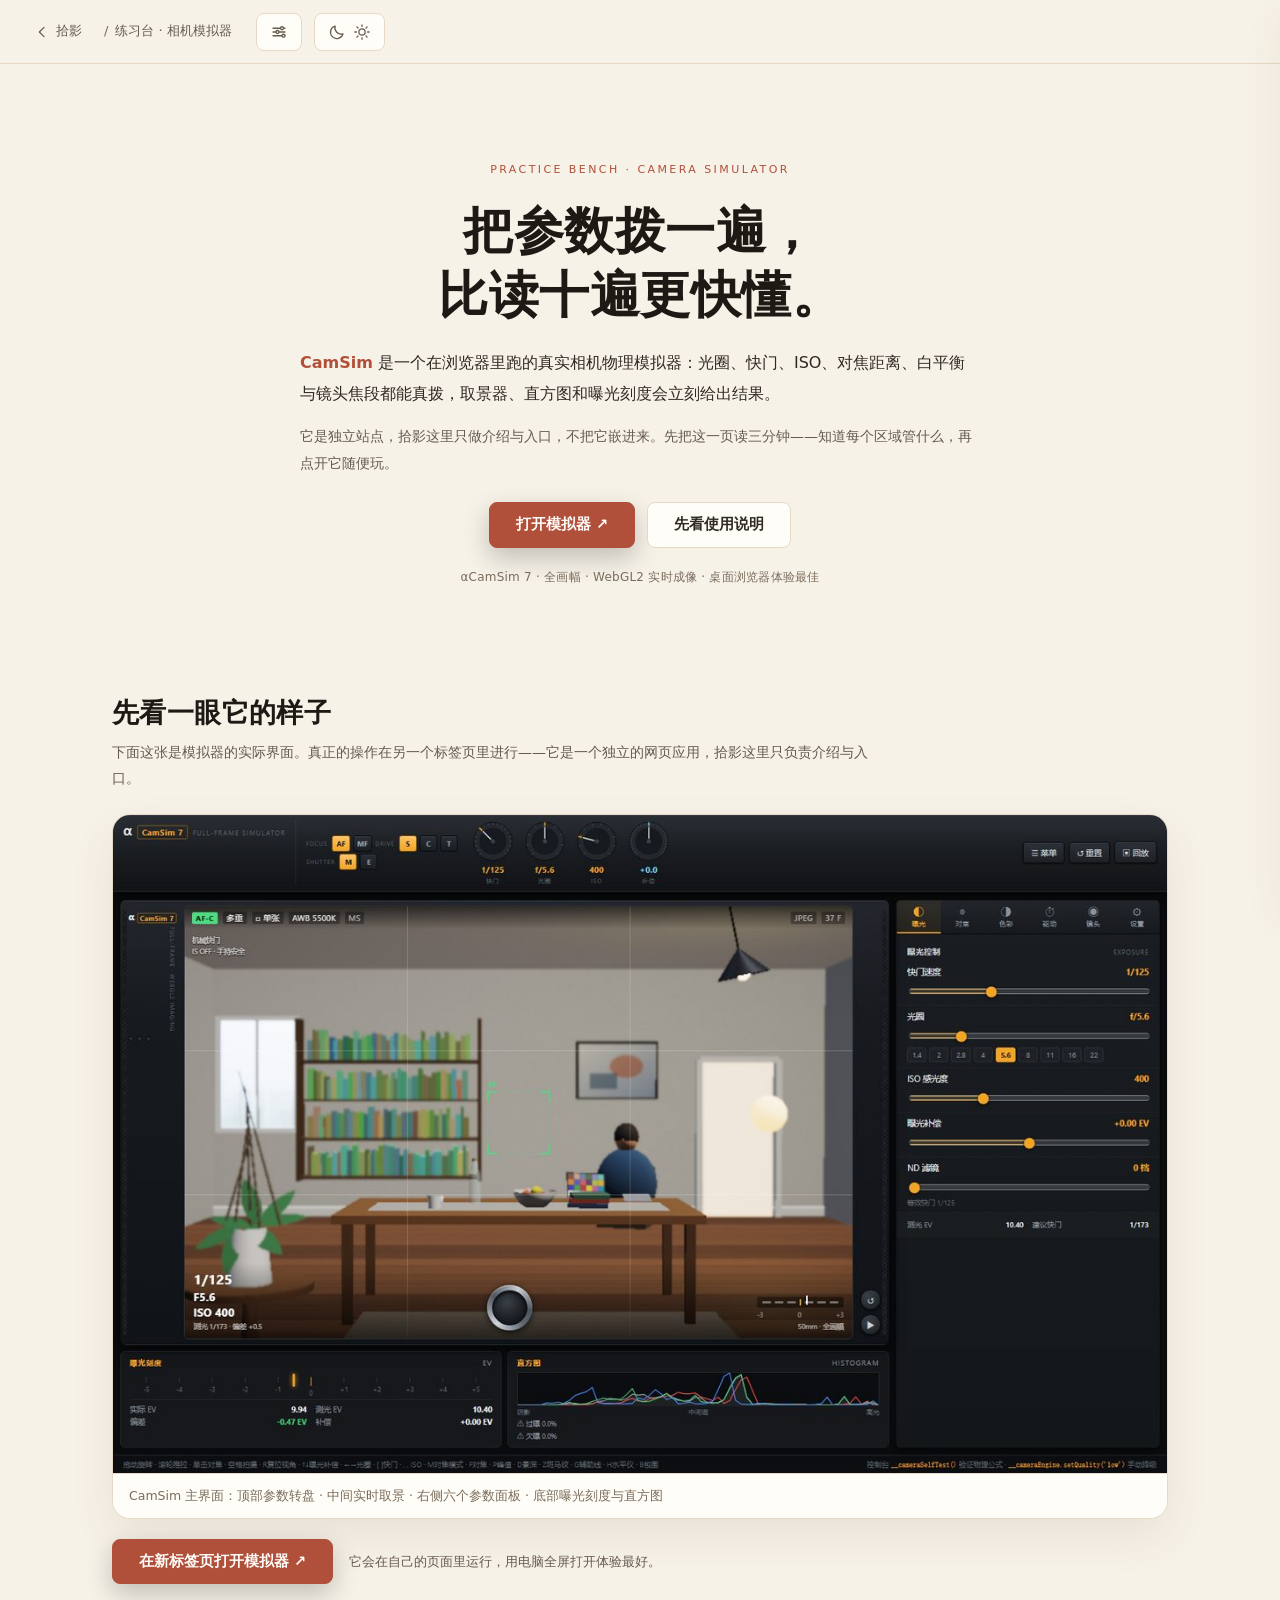
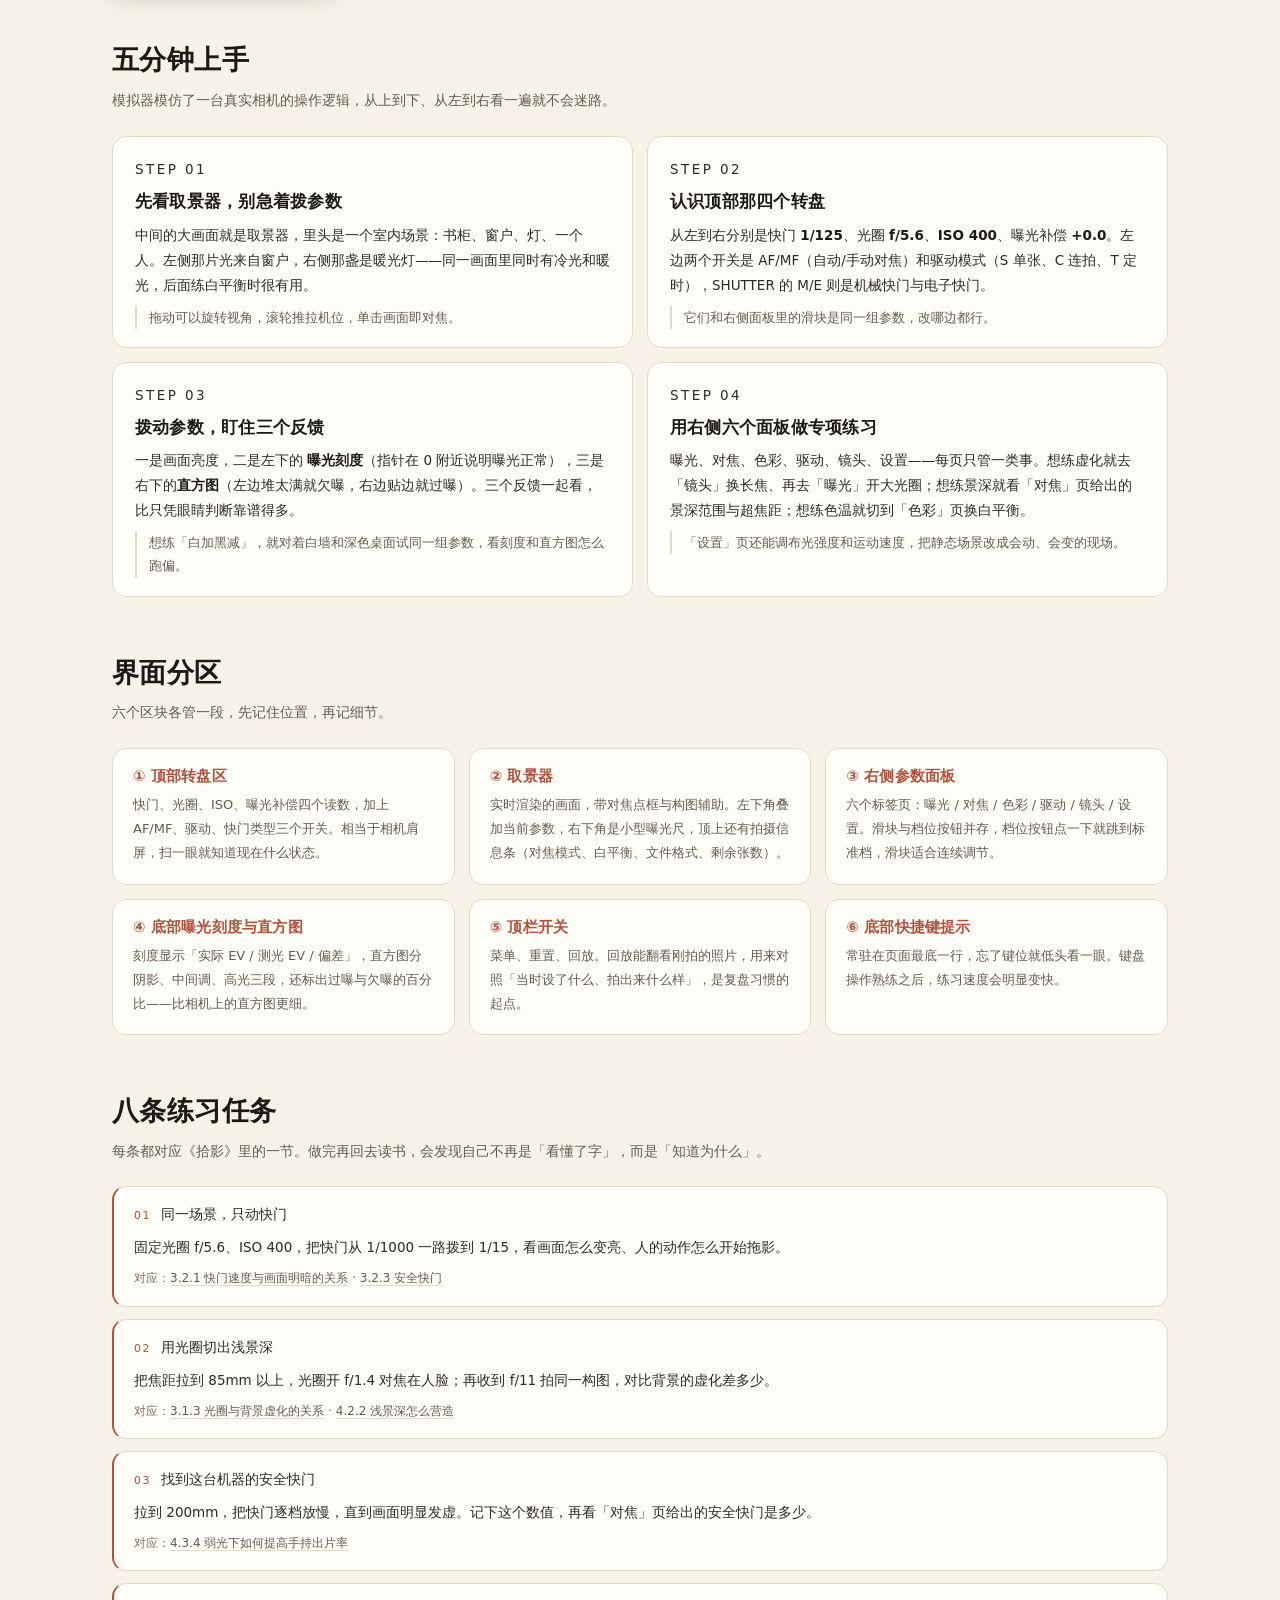
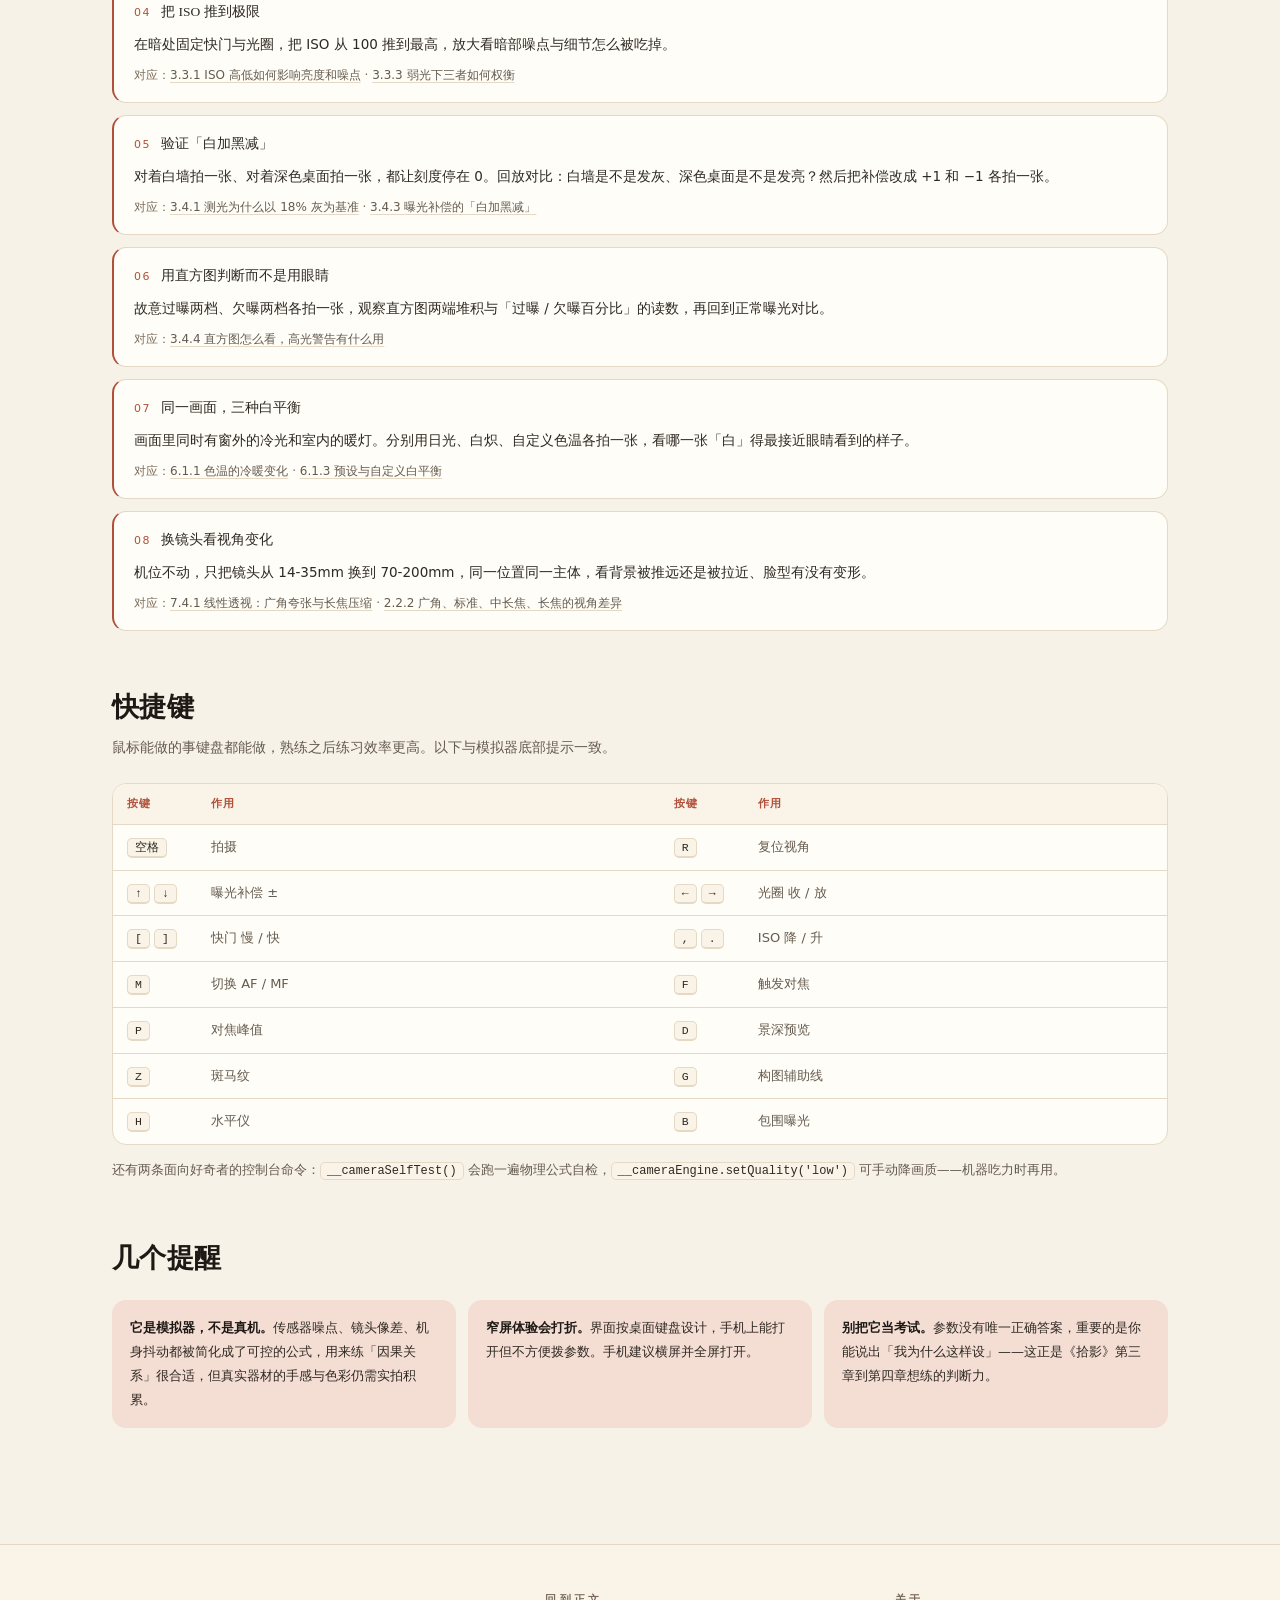
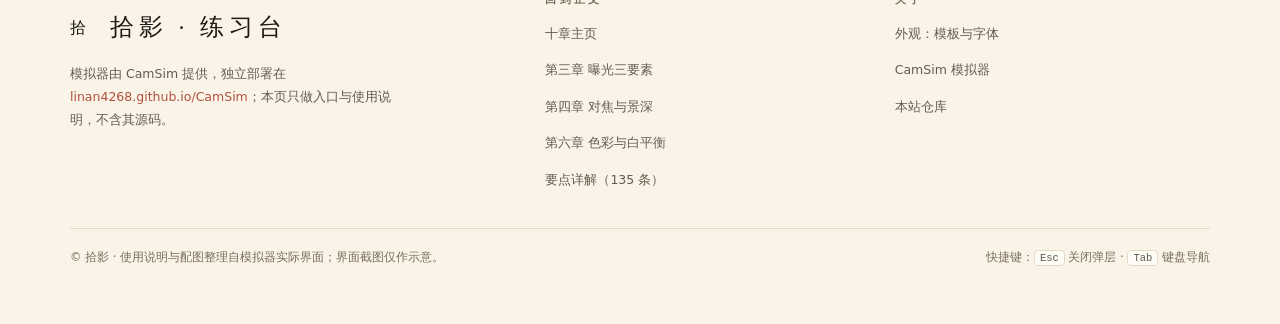
==== camsim.html @ ca78048c "feat(camsim): 练习台介绍页（不嵌入，仅入口与使用说明）" ====
<!DOCTYPE html>
<html lang="zh-CN">
<head>
<meta charset="UTF-8">
<meta name="viewport" content="width=device-width, initial-scale=1">
<title>相机模拟器 CamSim · 拾影练习台</title>
<meta name="description" content="拾影练习台：在浏览器里用 CamSim 相机模拟器练曝光、对焦、景深与白平衡。含五分钟上手、界面分区说明、快捷键表与八条练习任务。">
<meta name="theme-color" content="#f7f2e8">
<meta name="color-scheme" content="light dark">
<link rel="icon" href="data:image/svg+xml,%3Csvg xmlns='http://www.w3.org/2000/svg' viewBox='0 0 32 32'%3E%3Crect width='32' height='32' rx='7' fill='%23b0503a'/%3E%3Ctext x='16' y='23' font-size='19' font-family='serif' fill='%23fffdf9' text-anchor='middle'%3E拾%3C/text%3E%3C/svg%3E">
<link rel="canonical" href="https://linan4268.github.io/ShiYing/camsim.html">
<meta property="og:type" content="website">
<meta property="og:site_name" content="拾影">
<meta property="og:locale" content="zh_CN">
<meta property="og:title" content="相机模拟器 CamSim · 拾影练习台">
<meta property="og:description" content="在浏览器里拨光圈、快门、ISO，立刻看到曝光、景深、噪点与色温的变化。">
<meta property="og:url" content="https://linan4268.github.io/ShiYing/camsim.html">
<meta property="og:image" content="https://images.unsplash.com/photo-1516035069371-29a1b244cc32?auto=format&amp;fit=crop&amp;w=1200&amp;q=80">
<meta name="twitter:card" content="summary_large_image">
<script>
/* 首帧前套用已保存的外观，避免深色偏好用户看到白屏闪一下 */
(function () {
  try {
    var r = document.documentElement, t = localStorage.getItem('shiying:theme');
    if (t) { t = JSON.parse(t); if (['paper','cinema','grid','ink','mono'].indexOf(t) >= 0) r.setAttribute('data-theme', t); }
    var d = localStorage.getItem('shiying:dark');
    if (d === null) d = window.matchMedia && window.matchMedia('(prefers-color-scheme: dark)').matches;
    else d = JSON.parse(d);
    r.setAttribute('data-dark', d ? 'true' : 'false');
    ['Font','Size','Lead','Density'].forEach(function (k) {
      var v = localStorage.getItem('shiying:look' + k);
      if (v) r.setAttribute('data-' + k.toLowerCase(), JSON.parse(v) || '');
    });
  } catch (e) { /* 隐私模式下 localStorage 不可用，用默认模板 */ }
})();
</script>
<style>
/* =========================================================================
   拾影 · 样式
   主题：<html data-theme="paper|cinema|grid">     三套 UI 模板
   亮度：<html data-dark="true|false">            独立于模板的暗色层
   两者可自由叠加，各自记忆。
   ========================================================================= */

/* ------------------------- 模板 A · 暖纸杂志风 ------------------------- */
html[data-theme="paper"] {
  --bg:#f7f2e8; --bg-2:#efe7d8; --panel:#fffdf7; --panel-2:#faf4e8;
  --text:#2f2923; --text-strong:#1d1915; --muted:#655b4f; --faint:#7a6c5c;
  --accent:#b0503a; --accent-2:#8d3c2a; --accent-soft:#f4ded4; --on-accent:#fffdf9;
  --line:#e5d9c5; --line-strong:#d3c3a9;
  --shadow:0 18px 44px rgba(74,55,35,.09); --shadow-sm:0 4px 16px rgba(74,55,35,.06);
  --r:14px; --r-sm:8px; --fig-r:3px;
  --font-head:"Songti SC","STSong","Noto Serif SC","Source Han Serif SC",Georgia,"Times New Roman",serif;
  --font-body:"PingFang SC","Hiragino Sans GB","Microsoft YaHei","Noto Sans SC",system-ui,sans-serif;
  --head-ls:.015em; --label-ls:.3em;
  --hero-grad:linear-gradient(180deg,rgba(28,21,14,.16) 0%,rgba(28,21,14,.42) 46%,rgba(28,21,14,.78) 100%);
  --unit-cols:repeat(auto-fill,minmax(300px,1fr));
  --unit-bg:transparent; --unit-border:var(--line); --unit-radius:var(--r);
  --toc-w:302px; --lh:1.9;
  --tag-theory-bg:#eef1f4; --tag-theory-fg:#556880; --tag-theory-bd:#d5dde5;
  --tag-do-bg:#f6e2d9; --tag-do-fg:#9c4730; --tag-do-bd:#eccbbc;
  --tag-tip-bg:#f4eeda; --tag-tip-fg:#7c6a3c; --tag-tip-bd:#e4d9ba;
  --grid-dots:none;
}
html[data-theme="paper"][data-dark="true"] {
  --bg:#1b1713; --bg-2:#241f18; --panel:#26211a; --panel-2:#2e2820;
  --text:#e8ded0; --text-strong:#f7efe3; --muted:#b4a795; --faint:#a2957f;
  --accent:#e08a6b; --accent-2:#f0a588; --accent-soft:#4a3128; --on-accent:#20160f;
  --line:#3c332a; --line-strong:#544737;
  --shadow:0 18px 44px rgba(0,0,0,.42); --shadow-sm:0 4px 18px rgba(0,0,0,.34);
  --hero-grad:linear-gradient(180deg,rgba(0,0,0,.22) 0%,rgba(0,0,0,.5) 45%,rgba(0,0,0,.85) 100%);
  --tag-theory-bg:#1e2833; --tag-theory-fg:#a7bdd6; --tag-theory-bd:#2c3a4a;
  --tag-do-bg:#34211a; --tag-do-fg:#eaa88f; --tag-do-bd:#4b3026;
  --tag-tip-bg:#2c2718; --tag-tip-fg:#d6c18a; --tag-tip-bd:#413922;
}

/* ------------------------- 模板 B · 影院暗调 ------------------------- */
html[data-theme="cinema"] {
  --bg:#f2f1ee; --bg-2:#e7e6e1; --panel:#ffffff; --panel-2:#f7f7f4;
  --text:#23252b; --text-strong:#0e1014; --muted:#5c5f68; --faint:#6a6d76;
  --accent:#8a6110; --accent-2:#6f4d0c; --accent-soft:#f3e8cd; --on-accent:#fffdf7;
  --line:#dedcd6; --line-strong:#c7c5bd;
  --shadow:0 26px 70px rgba(16,18,24,.12); --shadow-sm:0 6px 20px rgba(16,18,24,.08);
  --r:2px; --r-sm:2px; --fig-r:0px;
  --font-head:"Helvetica Neue",Helvetica,"Arial Nova",Arial,"PingFang SC","Microsoft YaHei",sans-serif;
  --font-body:"Helvetica Neue",Helvetica,Arial,"PingFang SC","Microsoft YaHei",sans-serif;
  --head-ls:-.01em; --label-ls:.44em;
  --hero-grad:linear-gradient(180deg,rgba(0,0,0,.12) 0%,rgba(0,0,0,.4) 40%,rgba(0,0,0,.86) 100%);
  --unit-cols:1fr;
  --unit-bg:var(--panel); --unit-border:transparent; --unit-radius:0px;
  --toc-w:284px; --lh:1.95;
  --tag-theory-bg:transparent; --tag-theory-fg:#63666f; --tag-theory-bd:#d4d2cb;
  --tag-do-bg:transparent; --tag-do-fg:#8a6110; --tag-do-bd:#d9c8a4;
  --tag-tip-bg:transparent; --tag-tip-fg:#5f646d; --tag-tip-bd:#d9d7d0;
  --grid-dots:none;
}
html[data-theme="cinema"][data-dark="true"] {
  --bg:#0b0c0f; --bg-2:#111318; --panel:#14161b; --panel-2:#191c22;
  --text:#e4e6ea; --text-strong:#ffffff; --muted:#9a9ea7; --faint:#868b95;
  --accent:#d8a53f; --accent-2:#f0c46f; --accent-soft:#33280f; --on-accent:#17120a;
  --line:#262a31; --line-strong:#3a3f48;
  --shadow:0 30px 80px rgba(0,0,0,.6); --shadow-sm:0 8px 24px rgba(0,0,0,.45);
  --hero-grad:linear-gradient(180deg,rgba(0,0,0,.15) 0%,rgba(0,0,0,.48) 42%,rgba(0,0,0,.92) 100%);
  --tag-theory-bg:transparent; --tag-theory-fg:#8f95a1; --tag-theory-bd:#31353d;
  --tag-do-bg:transparent; --tag-do-fg:#d8a53f; --tag-do-bd:#4a3b1d;
  --tag-tip-bg:transparent; --tag-tip-fg:#9aa0ab; --tag-tip-bd:#31353d;
}

/* ------------------------- 模板 C · 网格手册 ------------------------- */
html[data-theme="grid"] {
  --bg:#f3f8f7; --bg-2:#e8f2f0; --panel:#ffffff; --panel-2:#f4fbfa;
  --text:#1f3033; --text-strong:#102326; --muted:#4c6166; --faint:#5c7378;
  --accent:#17706a; --accent-2:#125c56; --accent-soft:#d7efeb; --on-accent:#ffffff;
  --line:#dcebe8; --line-strong:#bcd9d4;
  --shadow:0 12px 32px rgba(22,84,77,.10); --shadow-sm:0 3px 12px rgba(22,84,77,.07);
  --r:18px; --r-sm:11px; --fig-r:16px;
  --font-head:"PingFang SC","Microsoft YaHei","Noto Sans SC",system-ui,sans-serif;
  --font-body:"PingFang SC","Microsoft YaHei","Noto Sans SC",system-ui,sans-serif;
  --head-ls:.005em; --label-ls:.22em;
  --hero-grad:linear-gradient(180deg,rgba(6,44,41,.18) 0%,rgba(6,44,41,.46) 45%,rgba(6,44,41,.82) 100%);
  --unit-cols:repeat(auto-fill,minmax(260px,1fr));
  --unit-bg:var(--panel); --unit-border:var(--line); --unit-radius:var(--r);
  --toc-w:308px; --lh:1.82;
  --tag-theory-bg:#e8f0f8; --tag-theory-fg:#41688c; --tag-theory-bd:#d3e2f0;
  --tag-do-bg:#d9f0ec; --tag-do-fg:#126e63; --tag-do-bd:#bde4dd;
  --tag-tip-bg:#fbf0d6; --tag-tip-fg:#7d5f12; --tag-tip-bd:#efdfb6;
  --grid-dots:radial-gradient(circle at 1px 1px,rgba(31,138,126,.16) 1px,transparent 0) 0 0/22px 22px;
}
html[data-theme="grid"][data-dark="true"] {
  --bg:#0f1a1b; --bg-2:#142527; --panel:#182a2c; --panel-2:#1d3234;
  --text:#d9ebe8; --text-strong:#f2fbf9; --muted:#9ab8b5; --faint:#82a09a;
  --accent:#5fd0c0; --accent-2:#8ae4d6; --accent-soft:#21403d; --on-accent:#08201e;
  --line:#284043; --line-strong:#3a5a5c;
  --shadow:0 16px 40px rgba(0,0,0,.4); --shadow-sm:0 4px 14px rgba(0,0,0,.3);
  --hero-grad:linear-gradient(180deg,rgba(0,0,0,.2) 0%,rgba(0,0,0,.52) 45%,rgba(0,0,0,.88) 100%);
  --tag-theory-bg:#1b2c33; --tag-theory-fg:#9dc3d8; --tag-theory-bd:#29414b;
  --tag-do-bg:#17352f; --tag-do-fg:#7fe0cd; --tag-do-bd:#245147;
  --tag-tip-bg:#2e2812; --tag-tip-fg:#dcc685; --tag-tip-bd:#443a19;
  --grid-dots:radial-gradient(circle at 1px 1px,rgba(95,208,192,.14) 1px,transparent 0) 0 0/22px 22px;
}

/* ------------------------- 模板 D · 水墨纸本 ------------------------- */
html[data-theme="ink"] {
  --bg:#f4f2ec; --bg-2:#eae7de; --panel:#fbfaf6; --panel-2:#f1ede3;
  --text:#252b2c; --text-strong:#111617; --muted:#4e5657; --faint:#626a6c;
  --accent:#2f5d57; --accent-2:#24463f; --accent-soft:#dfeae5; --on-accent:#fbfaf6;
  --line:#ded9cd; --line-strong:#c5bfb0;
  --shadow:0 16px 40px rgba(36,48,46,.09); --shadow-sm:0 4px 14px rgba(36,48,46,.06);
  --r:6px; --r-sm:4px; --fig-r:2px;
  --font-head:"Songti SC","STSong","Noto Serif SC","Source Han Serif SC",Georgia,serif;
  --font-body:"Songti SC","STSong","Noto Serif SC","Source Han Serif SC",Georgia,serif;
  --head-ls:.06em; --label-ls:.34em;
  --hero-grad:linear-gradient(180deg,rgba(18,26,25,.2) 0%,rgba(18,26,25,.46) 46%,rgba(18,26,25,.8) 100%);
  --unit-cols:repeat(auto-fill,minmax(290px,1fr));
  --unit-bg:transparent; --unit-border:var(--line); --unit-radius:var(--r);
  --toc-w:296px; --lh:2;
  --tag-theory-bg:#eef2f0; --tag-theory-fg:#4d6b66; --tag-theory-bd:#d8e3df;
  --tag-do-bg:#f0e7dd; --tag-do-fg:#8a4a33; --tag-do-bd:#e2d2c3;
  --tag-tip-bg:#f2efe2; --tag-tip-fg:#6f6234; --tag-tip-bd:#e3ddc4;
  --grid-dots:none;
}
html[data-theme="ink"][data-dark="true"] {
  --bg:#131719; --bg-2:#191f21; --panel:#1a2022; --panel-2:#202729;
  --text:#dde5e3; --text-strong:#f1f7f5; --muted:#a8b4b1; --faint:#93a09d;
  --accent:#7fb8ac; --accent-2:#a3d3c7; --accent-soft:#22322f; --on-accent:#0c1513;
  --line:#2b3335; --line-strong:#3d484a;
  --shadow:0 20px 50px rgba(0,0,0,.46); --shadow-sm:0 5px 18px rgba(0,0,0,.36);
  --hero-grad:linear-gradient(180deg,rgba(0,0,0,.24) 0%,rgba(0,0,0,.52) 46%,rgba(0,0,0,.86) 100%);
  --tag-theory-bg:#1b272a; --tag-theory-fg:#9dc0ba; --tag-theory-bd:#2a3a3d;
  --tag-do-bg:#33221c; --tag-do-fg:#e0a48d; --tag-do-bd:#4a332b;
  --tag-tip-bg:#2a2718; --tag-tip-fg:#d3c083; --tag-tip-bd:#3f3924;
}

/* ------------------------- 模板 E · 银盐黑白 ------------------------- */
html[data-theme="mono"] {
  --bg:#f4f4f4; --bg-2:#e9e9e9; --panel:#ffffff; --panel-2:#f7f7f7;
  --text:#1b1b1b; --text-strong:#000000; --muted:#525252; --faint:#6a6a6a;
  --accent:#1f1f1f; --accent-2:#000000; --accent-soft:#e9e9e9; --on-accent:#ffffff;
  --line:#dcdcdc; --line-strong:#bdbdbd;
  --shadow:0 18px 44px rgba(0,0,0,.12); --shadow-sm:0 4px 14px rgba(0,0,0,.08);
  --r:0px; --r-sm:0px; --fig-r:0px;
  --font-head:"Times New Roman",Didot,"Songti SC","STSong",serif;
  --font-body:"PingFang SC","Hiragino Sans GB","Microsoft YaHei","Noto Sans SC",system-ui,sans-serif;
  --head-ls:.02em; --label-ls:.5em;
  --hero-grad:linear-gradient(180deg,rgba(0,0,0,.2) 0%,rgba(0,0,0,.5) 44%,rgba(0,0,0,.88) 100%);
  --unit-cols:repeat(auto-fill,minmax(300px,1fr));
  --unit-bg:transparent; --unit-border:var(--line); --unit-radius:0px;
  --toc-w:290px; --lh:1.86;
  --tag-theory-bg:#efefef; --tag-theory-fg:#4d4d4d; --tag-theory-bd:#dedede;
  --tag-do-bg:#ececec; --tag-do-fg:#3d3d3d; --tag-do-bd:#dcdcdc;
  --tag-tip-bg:#f2f2f2; --tag-tip-fg:#5a5a5a; --tag-tip-bd:#e2e2e2;
  --grid-dots:none;
}
html[data-theme="mono"][data-dark="true"] {
  --bg:#0d0d0e; --bg-2:#131314; --panel:#161617; --panel-2:#1c1c1d;
  --text:#e9e9e9; --text-strong:#ffffff; --muted:#b0b0b0; --faint:#949494;
  --accent:#f0f0f0; --accent-2:#ffffff; --accent-soft:#242426; --on-accent:#111111;
  --line:#2b2b2c; --line-strong:#3d3d3f;
  --shadow:0 24px 60px rgba(0,0,0,.62); --shadow-sm:0 6px 18px rgba(0,0,0,.5);
  --hero-grad:linear-gradient(180deg,rgba(0,0,0,.2) 0%,rgba(0,0,0,.52) 44%,rgba(0,0,0,.9) 100%);
  --tag-theory-bg:#1e1e1f; --tag-theory-fg:#bfbfbf; --tag-theory-bd:#333333;
  --tag-do-bg:#262626; --tag-do-fg:#e0e0e0; --tag-do-bd:#3a3a3a;
  --tag-tip-bg:#242422; --tag-tip-fg:#cfcfcf; --tag-tip-bd:#3a3a39;
}

/* ------------------------------- 基础 ------------------------------- */
*,*::before,*::after{box-sizing:border-box}
html{scroll-behavior:smooth;scroll-padding-top:96px;color-scheme:light}
html[data-dark="true"]{color-scheme:dark}
body{
  margin:0;background:var(--bg);color:var(--text);
  font-family:var(--font-body);font-size:16px;line-height:var(--lh);
  -webkit-font-smoothing:antialiased;text-rendering:optimizeLegibility;
  transition:background-color .3s ease,color .3s ease;
  background-image:var(--grid-dots);
}
img{max-width:100%;display:block}
a{color:var(--accent);text-decoration:none;text-underline-offset:3px}
a:hover{text-decoration:underline}
button{font:inherit;color:inherit;background:none;border:0;cursor:pointer}
input{font:inherit;color:inherit}
h1,h2,h3,h4,h5,h6{margin:0;font-family:var(--font-head);color:var(--text-strong);line-height:1.32;letter-spacing:var(--head-ls)}
p{margin:0}
:focus-visible{outline:3px solid var(--accent);outline-offset:3px;border-radius:4px}
::selection{background:var(--accent-soft);color:var(--text-strong)}
[hidden]{display:none !important}
.sr-only{position:absolute;width:1px;height:1px;padding:0;margin:-1px;overflow:hidden;clip:rect(0 0 0 0);white-space:nowrap;border:0}

.skip-link{position:fixed;left:14px;top:-70px;z-index:400;background:var(--accent);color:var(--on-accent);
  padding:11px 20px;border-radius:var(--r-sm);font-weight:600;transition:top .2s}
.skip-link:focus{top:12px;text-decoration:none}

/* 未启用 JavaScript 时的提示 */
.noscript-note{margin:0;padding:14px 22px;background:var(--accent-soft);color:var(--text);
  border-bottom:1px solid var(--line);font-size:14px;line-height:1.7}

/* 顶部阅读进度条 */
#progressBar{position:fixed;inset:0 auto auto 0;height:3px;width:0;background:linear-gradient(90deg,var(--accent),var(--accent-2));
  z-index:320;transition:width .15s linear;border-radius:0 2px 2px 0}

/* ------------------------------- 顶栏 ------------------------------- */
.topbar{
  position:sticky;top:0;z-index:300;display:flex;align-items:center;gap:12px;
  height:64px;padding:0 clamp(12px,2.4vw,30px);
  background:var(--bg);border-bottom:1px solid var(--line);
  background:color-mix(in srgb,var(--bg) 92%,transparent);
  backdrop-filter:blur(14px) saturate(140%);-webkit-backdrop-filter:blur(14px) saturate(140%);
}
@supports not (background:color-mix(in srgb,red 50%,blue)){.topbar{background:var(--bg)}}
.brand{display:flex;align-items:center;gap:10px;color:var(--text-strong);font-family:var(--font-head);
  font-size:22px;font-weight:700;letter-spacing:.14em;text-decoration:none;flex-shrink:0}
.brand:hover{text-decoration:none}
.brand .seal{display:grid;place-items:center;width:32px;height:32px;border-radius:var(--r-sm);
  background:var(--accent);color:var(--on-accent);font-size:17px;letter-spacing:0;line-height:1;
  font-family:var(--font-head);box-shadow:var(--shadow-sm)}
.brand .en{font-family:var(--font-body);font-size:10px;letter-spacing:var(--label-ls);
  color:var(--faint);font-weight:600;text-transform:uppercase;display:none}
@media(min-width:1180px){.brand .en{display:block}}
.spacer{flex:1}
.tb-btn{display:inline-flex;align-items:center;gap:7px;height:38px;padding:0 13px;border:1px solid var(--line);
  border-radius:var(--r-sm);background:var(--panel);color:var(--muted);font-size:13.5px;font-weight:600;
  transition:.18s;flex-shrink:0;white-space:nowrap}
.tb-btn:hover{border-color:var(--accent);color:var(--accent)}
.tb-btn svg{width:18px;height:18px;fill:none;stroke:currentColor;stroke-width:1.7;stroke-linecap:round;stroke-linejoin:round}
.tb-btn[aria-pressed="true"]{background:var(--accent);border-color:var(--accent);color:var(--on-accent)}
.icon-only{padding:0;width:38px;justify-content:center}
.progress-chip{display:inline-flex;align-items:center;gap:7px;height:38px;padding:0 13px;border:1px solid var(--line);
  border-radius:999px;background:var(--panel);font-size:12.5px;color:var(--muted);white-space:nowrap}
.progress-chip b{color:var(--accent);font-variant-numeric:tabular-nums;font-size:13.5px}
@media(max-width:1180px){.progress-chip .pc-label{display:none}}
@media(max-width:1080px){.progress-chip{display:none}}
#tocBtn{display:none}
@media(max-width:1040px){#tocBtn{display:inline-flex}}

/* 搜索 */
.search-wrap{position:relative;flex:0 1 250px;min-width:0}
.search-wrap svg.s-ico{position:absolute;left:12px;top:50%;transform:translateY(-50%);
  width:15px;height:15px;stroke:var(--faint);fill:none;stroke-width:2;pointer-events:none}
.search-wrap input{width:100%;height:38px;padding:0 34px 0 35px;border:1px solid var(--line);border-radius:999px;
  background:var(--panel);font-size:14px;outline:none;transition:.18s}
.search-wrap input::placeholder{color:var(--faint)}
.search-wrap input:focus{border-color:var(--accent);box-shadow:0 0 0 3px var(--accent-soft)}
.search-clear{position:absolute;right:5px;top:50%;transform:translateY(-50%);width:26px;height:26px;
  display:none;place-items:center;border-radius:50%;color:var(--muted);font-size:16px;line-height:1}
.search-clear:hover{background:var(--panel-2);color:var(--accent)}
.search-clear.show{display:grid}
#searchToggle{display:none}
@media(max-width:900px){
  .search-wrap{display:none}
  body.search-open .search-wrap{display:block;position:absolute;left:10px;right:10px;top:70px;
    flex:1 1 auto;z-index:310;background:var(--panel);padding:8px;border:1px solid var(--line);
    border-radius:calc(var(--r-sm) + 6px);box-shadow:var(--shadow)}
  body.search-open .search-wrap input{height:42px}
  #searchToggle{display:inline-flex}
}

/* 主题菜单 */
.theme-wrap{position:relative}
.theme-menu{position:absolute;right:0;top:46px;width:296px;padding:8px;background:var(--panel);
  border:1px solid var(--line);border-radius:var(--r);box-shadow:var(--shadow);display:none;z-index:320}
.theme-menu.open{display:block;animation:pop .16s ease}
@keyframes pop{from{opacity:0;transform:translateY(-6px)}to{opacity:1;transform:none}}
.theme-menu .tm-title{font-size:11px;letter-spacing:var(--label-ls);color:var(--faint);
  padding:6px 10px 8px;font-weight:700}
.theme-menu button.tm-item{display:flex;gap:10px;width:100%;text-align:left;padding:9px 10px;
  border-radius:var(--r-sm);transition:.15s}
.theme-menu button.tm-item:hover{background:var(--panel-2)}
.theme-menu button.tm-item[aria-checked="true"]{background:var(--accent-soft)}
.tm-swatch{flex:0 0 auto;width:34px;height:34px;border-radius:6px;border:1px solid var(--line);
  display:grid;grid-template-columns:1fr 1fr;overflow:hidden}
.tm-swatch i{display:block}
.tm-name{display:block;font-size:13.5px;font-weight:700;color:var(--text-strong);line-height:1.5}
.tm-desc{display:block;font-size:11.5px;color:var(--muted);line-height:1.55;margin-top:1px}
.theme-menu hr{border:0;border-top:1px solid var(--line);margin:6px 8px}
.tm-foot{font-size:11.5px;color:var(--muted);line-height:1.65;padding:6px 10px 8px}

/* ------------------------------- 布局 ------------------------------- */
.layout{display:flex;align-items:flex-start;max-width:1560px;margin:0 auto}

/* 侧栏目录 */
.toc{
  position:sticky;top:64px;flex:0 0 var(--toc-w);width:var(--toc-w);height:calc(100vh - 64px);
  overflow-y:auto;overscroll-behavior:contain;border-right:1px solid var(--line);
  padding:22px 10px 60px 18px;scrollbar-width:thin;scrollbar-color:var(--line-strong) transparent;
  background:var(--bg);
}
.toc::-webkit-scrollbar{width:7px}
.toc::-webkit-scrollbar-thumb{background:var(--line-strong);border-radius:4px}
.toc-head{display:flex;align-items:center;justify-content:space-between;padding:0 8px 12px}
.toc-head .t{font-size:11px;letter-spacing:var(--label-ls);font-weight:700;color:var(--faint);text-transform:uppercase}
.toc-close{display:none;width:30px;height:30px;place-items:center;border-radius:50%;color:var(--muted)}
.toc-close:hover{background:var(--panel-2);color:var(--accent)}
.toc-hint{font-size:11px;color:var(--faint);line-height:1.6;padding:0 8px 12px;
  border-bottom:1px solid var(--line);margin-bottom:10px}
.toc-block{margin-bottom:2px}
.toc-ch-row{display:flex;align-items:stretch;gap:2px;border-radius:var(--r-sm);transition:.15s}
.toc-ch-row:hover{background:var(--panel-2)}
.toc-ch{display:flex;gap:9px;align-items:baseline;padding:8px 4px 8px 9px;flex:1;min-width:0;
  color:var(--text-strong);font-weight:700;font-size:13.5px;line-height:1.5;border-radius:var(--r-sm);transition:.15s}
.toc-ch:hover{text-decoration:none}
.toc-ch .n{font-size:10.5px;letter-spacing:.06em;color:var(--faint);font-variant-numeric:tabular-nums;
  font-weight:700;flex-shrink:0}
.toc-ch-toggle{flex:0 0 30px;display:grid;place-items:center;border:0;background:none;color:var(--faint);
  border-radius:var(--r-sm);cursor:pointer}
.toc-ch-toggle:hover{color:var(--accent)}
.toc-ch-toggle svg{width:13px;height:13px;transition:transform .2s}
.toc-block.is-open .toc-ch-toggle svg{transform:rotate(90deg)}
.toc-block.is-current>.toc-ch-row{background:var(--accent)}
.toc-block.is-current>.toc-ch-row .toc-ch{color:var(--on-accent)}
.toc-block.is-current>.toc-ch-row .toc-ch .n{color:var(--on-accent);opacity:.75}
.toc-block.is-current>.toc-ch-row .toc-ch-toggle{color:var(--on-accent)}
.toc-block.is-current>.toc-ch-row:hover{text-decoration:none}
.toc-secs{margin:1px 0 8px 14px;padding-left:8px;border-left:1px solid var(--line);display:none}
.toc-block.is-open .toc-secs{display:block}
.toc-sec{position:relative}
.toc-sec-link{display:block;font-size:12px;line-height:1.55;color:var(--muted);padding:5px 26px 5px 8px;
  border-radius:6px;transition:.15s;word-break:break-word}
.toc-sec-link:hover{color:var(--accent);background:var(--panel-2);text-decoration:none}
.toc-sec.is-current>.toc-sec-link{color:var(--accent);font-weight:700;background:var(--accent-soft)}
.toc-sec-toggle{position:absolute;right:0;top:2px;width:24px;height:24px;display:grid;place-items:center;
  color:var(--faint);border-radius:5px;transition:.15s}
.toc-sec-toggle:hover{color:var(--accent);background:var(--panel-2)}
.toc-sec-toggle svg{width:13px;height:13px;fill:none;stroke:currentColor;stroke-width:2.2;
  stroke-linecap:round;stroke-linejoin:round;transition:transform .18s}
.toc-sec.is-open .toc-sec-toggle svg{transform:rotate(90deg)}
.toc-leaves{list-style:none;margin:0 0 4px;padding:0 0 0 6px;display:none}
.toc-sec.is-open>.toc-leaves,.toc-sec.is-current>.toc-leaves{display:block}
.toc-leaves a{display:block;font-size:11.5px;line-height:1.5;color:var(--faint);padding:3px 6px;
  border-radius:5px;word-break:break-word;transition:.15s}
.toc-leaves a:hover{color:var(--accent);background:var(--panel-2);text-decoration:none}
.toc-leaves a.is-active{color:var(--accent);font-weight:700}
.toc-foot{margin-top:14px;padding:12px 9px;border-top:1px solid var(--line);font-size:11px;color:var(--faint);line-height:1.7}

main{flex:1;min-width:0;padding-bottom:0}
.mask{position:fixed;inset:0;background:rgba(10,8,6,.55);z-index:340;opacity:0;visibility:hidden;
  transition:.22s;backdrop-filter:blur(2px)}
body.toc-open .mask{opacity:1;visibility:visible}

/* ------------------------------- Hero ------------------------------- */
.hero{position:relative;min-height:clamp(460px,64vh,670px);display:flex;align-items:flex-end;
  overflow:hidden;background:#221d18;color:#fff;isolation:isolate}
.hero-img{position:absolute;inset:0;width:100%;height:100%;object-fit:cover;z-index:-2}
.hero::after{content:"";position:absolute;inset:0;background:var(--hero-grad);z-index:-1}
.hero-inner{padding:clamp(40px,7vw,86px) clamp(20px,6vw,80px) clamp(44px,6vw,74px);max-width:900px}
.hero .eyebrow{display:inline-flex;align-items:center;gap:10px;font-size:11px;letter-spacing:var(--label-ls);
  text-transform:uppercase;color:rgba(255,255,255,.82);margin-bottom:20px;font-weight:600}
.hero .eyebrow::before{content:"";width:34px;height:1px;background:rgba(255,255,255,.6)}
.hero h1{font-size:clamp(60px,10vw,112px);line-height:1;margin:0 0 16px;letter-spacing:.16em;
  color:#fff;text-shadow:0 4px 40px rgba(0,0,0,.4);font-weight:700}
.hero .subtitle{font-family:var(--font-head);font-size:clamp(17px,2.1vw,24px);line-height:1.75;
  color:#f8f1e6;margin:0 0 14px;max-width:620px;text-shadow:0 2px 18px rgba(0,0,0,.35)}
.hero .lede{font-size:14.5px;line-height:1.9;color:rgba(255,255,255,.8);max-width:560px;margin:0 0 30px}
.hero-actions{display:flex;gap:12px;flex-wrap:wrap;align-items:center}
.btn{display:inline-flex;align-items:center;justify-content:center;gap:8px;padding:13px 26px;
  border-radius:var(--r-sm);font-size:14.5px;font-weight:700;transition:.2s;border:1px solid transparent;
  text-decoration:none;cursor:pointer;line-height:1.2}
.btn:hover{text-decoration:none;transform:translateY(-2px)}
.btn-primary{background:var(--accent);color:var(--on-accent);border-color:var(--accent);
  box-shadow:0 10px 26px rgba(0,0,0,.22)}
.btn-ghost{background:rgba(255,255,255,.1);color:#fff;border-color:rgba(255,255,255,.5);
  backdrop-filter:blur(6px)}
.btn-ghost:hover{background:rgba(255,255,255,.18)}
.hero-credit{position:absolute;right:16px;top:16px;z-index:3;font-size:11px;line-height:1.7;
  color:rgba(255,255,255,.86);text-align:right;max-width:min(56%,430px);
  padding:5px 9px;border-radius:8px;background:rgba(12,10,8,.62);
  -webkit-backdrop-filter:blur(3px);backdrop-filter:blur(3px)}
.hero-credit a{color:#fff;text-decoration:underline;text-decoration-color:rgba(255,255,255,.55)}
.hero-credit .pid{opacity:.7;font-family:ui-monospace,SFMono-Regular,Menlo,monospace;font-size:10px}

/* 学习路径 */
.path{max-width:1140px;margin:-38px auto 0;padding:0 22px;position:relative;z-index:5}
.path-grid{display:grid;grid-template-columns:repeat(3,1fr);gap:1px;background:var(--line);
  border:1px solid var(--line);border-radius:var(--r);overflow:hidden;box-shadow:var(--shadow)}
.path-step{background:var(--panel);padding:22px 24px;position:relative}
.path-step .k{font-size:10.5px;letter-spacing:var(--label-ls);color:var(--accent);font-weight:700}
.path-step h3{margin:7px 0 5px;font-size:17px}
.path-step p{font-size:13px;color:var(--muted);line-height:1.72}

/* ------------------------------- 章节 ------------------------------- */
.chapters{max-width:1140px;margin:0 auto;padding:0 22px}
.chapter{padding:72px 0 48px;border-bottom:1px solid var(--line);scroll-margin-top:80px}
.chapter:last-of-type{border-bottom:0}
.chapter-head{display:flex;align-items:flex-start;gap:16px;margin-bottom:20px;flex-wrap:wrap}
.chapter-num{flex:0 0 auto;font-size:11px;letter-spacing:.14em;color:var(--accent);
  border:1px solid var(--accent);border-radius:999px;padding:4px 12px;margin-top:10px;font-weight:700;
  font-variant-numeric:tabular-nums}
.chapter-head h2{flex:1 1 340px;font-size:clamp(26px,3.6vw,38px);min-width:0}
.read-btn{flex:0 0 auto;margin-top:4px;border:1px solid var(--line);background:var(--panel);
  color:var(--muted);border-radius:999px;padding:7px 15px;font-size:12.5px;font-weight:600;transition:.18s}
.read-btn:hover{border-color:var(--accent);color:var(--accent)}
.read-btn.done{background:var(--accent);border-color:var(--accent);color:var(--on-accent)}
.chapter-meta{display:flex;gap:8px;flex-wrap:wrap;margin:-6px 0 22px;font-size:11.5px;color:var(--faint)}
.chapter-meta span{padding:3px 10px;border:1px solid var(--line);border-radius:999px;background:var(--panel)}
.chapter-intro{font-family:var(--font-head);font-size:16px;line-height:2;color:var(--muted);
  max-width:860px;margin:0 0 28px;padding-left:18px;border-left:3px solid var(--accent-soft)}
.chapter[data-n="1"] .chapter-intro{padding-left:0;border-left:0;position:relative;font-size:16.5px;
  color:var(--text);max-width:900px}
html[data-theme="paper"] .chapter[data-n="1"] .chapter-intro{font-size:17.5px;line-height:2.05}
html[data-theme="paper"] .chapter[data-n="1"] .chapter-intro::before{
  content:"“";display:block;font-size:52px;line-height:.5;color:var(--accent);opacity:.35;
  margin-bottom:10px;font-family:Georgia,serif}
html[data-theme="cinema"] .chapter[data-n="1"] .chapter-intro{font-size:19px;line-height:1.9;
  letter-spacing:.01em;border-left:2px solid var(--accent);padding-left:20px}

/* 配图 */
.figure{margin:0 0 32px;background:var(--panel-2);border:1px solid var(--line);
  border-radius:var(--fig-r);overflow:hidden;position:relative}
html[data-theme="cinema"] .figure{border:0;margin-left:calc(-1 * clamp(0px,2vw,22px));
  margin-right:calc(-1 * clamp(0px,2vw,22px))}
.figure .ph{position:relative;aspect-ratio:16/7;background:var(--panel-2);overflow:hidden}
.figure img{width:100%;height:100%;object-fit:cover;transition:transform .6s ease}
.figure:hover img{transform:scale(1.015)}
.figure figcaption{display:flex;gap:10px;justify-content:space-between;align-items:flex-start;
  flex-wrap:wrap;padding:10px 16px;font-size:12px;line-height:1.65;color:var(--muted);
  background:var(--panel);border-top:1px solid var(--line)}
.figure .cap{flex:1 1 300px}
.figure .credit{font-size:11px;color:var(--faint);white-space:nowrap}
.figure.img-error .ph::after{content:"📷 图片暂不可用 · 已切换为纯色占位";position:absolute;inset:0;
  display:grid;place-items:center;font-size:13px;color:var(--muted);letter-spacing:.06em;
  background:repeating-linear-gradient(135deg,var(--panel-2),var(--panel-2) 12px,var(--bg-2) 12px,var(--bg-2) 24px)}
.figure.img-error img{visibility:hidden}

/* 参数对比表 */
.cmp{margin:0 0 34px}
.cmp-title{display:flex;align-items:baseline;gap:10px;margin:0 0 10px;font-size:11px;
  letter-spacing:var(--label-ls);color:var(--faint);font-weight:700;text-transform:uppercase}
.cmp-title b{font-family:var(--font-head);font-size:15px;letter-spacing:.02em;color:var(--text-strong);
  text-transform:none;font-weight:700}
.cmp-scroll{overflow-x:auto;max-width:100%;border:1px solid var(--line);border-radius:var(--r);background:var(--panel);
  -webkit-overflow-scrolling:touch}
.cmp table{width:100%;border-collapse:collapse;font-size:13px;min-width:560px}
.cmp caption{text-align:left;padding:10px 16px 0;font-size:12px;color:var(--faint)}
.cmp th,.cmp td{padding:11px 14px;text-align:left;vertical-align:top;border-bottom:1px solid var(--line);
  line-height:1.65}
.cmp thead th{background:var(--panel-2);color:var(--text-strong);font-size:12px;letter-spacing:.04em;
  font-weight:700;white-space:nowrap;position:sticky;top:0}
.cmp tbody th{color:var(--text-strong);font-weight:700;white-space:nowrap;background:var(--panel)}
.cmp td{color:var(--muted)}
.cmp tbody tr:last-child th,.cmp tbody tr:last-child td{border-bottom:0}
.cmp tbody tr:hover td,.cmp tbody tr:hover th{background:var(--panel-2)}
.cmp .hint{padding:10px 16px;font-size:12px;color:var(--faint);border-top:1px solid var(--line);
  background:var(--panel-2);margin:0}

/* 小节（二级标题） */
.unit{margin:0 0 16px;border:1px solid var(--unit-border);border-radius:var(--unit-radius);
  background:var(--unit-bg);overflow:hidden;box-shadow:var(--shadow-sm);scroll-margin-top:84px}
html[data-theme="paper"] .unit{box-shadow:none;border-color:var(--line)}
html[data-theme="cinema"] .unit{box-shadow:none;border-top:1px solid var(--line-strong);
  border-bottom:1px solid var(--line);margin-bottom:0}
html[data-theme="cinema"] .unit:last-of-type{margin-bottom:20px}
.unit-h{margin:0}
.unit-head{display:flex;align-items:center;gap:12px;width:100%;text-align:left;padding:15px 18px;
  color:var(--text-strong);font-family:var(--font-head);font-size:17px;font-weight:700;
  transition:.16s;line-height:1.45}
.unit-head:hover{background:var(--panel-2)}
.unit-head .u-no{font-family:var(--font-body);font-size:11px;letter-spacing:.08em;color:var(--accent);
  font-weight:700;flex-shrink:0;font-variant-numeric:tabular-nums;min-width:26px}
.unit-head .u-title{flex:1;min-width:0}
.unit-head .u-count{font-family:var(--font-body);font-size:11px;color:var(--faint);font-weight:600;
  flex-shrink:0;font-variant-numeric:tabular-nums}
.unit-head .chev{flex-shrink:0;width:16px;height:16px;color:var(--accent);transition:transform .22s;
  fill:none;stroke:currentColor;stroke-width:2.2;stroke-linecap:round;stroke-linejoin:round}
.unit[data-open="false"] .unit-head .chev{transform:rotate(-90deg)}
.unit-body{display:grid;grid-template-columns:var(--unit-cols);gap:12px;padding:0 18px 16px}
.unit-body>*{min-width:0}
.unit[data-open="false"] .unit-body{display:none}
html[data-theme="cinema"] .unit-body{padding:2px 18px 20px;gap:0}
html[data-theme="cinema"] .unit-body>.item{background:transparent;border:0;border-radius:0;
  border-top:1px solid var(--line);padding:16px 2px}
html[data-theme="cinema"] .unit-body>.item:first-child{border-top:0;padding-top:4px}

/* 条目（三级标题） */
.item{padding:14px 16px;border:1px solid var(--line);border-radius:var(--r-sm);background:var(--panel-2);
  transition:.18s;scroll-margin-top:86px}
.item:hover{border-color:var(--line-strong);box-shadow:var(--shadow-sm)}
.item-head{display:flex;align-items:flex-start;gap:8px;margin-bottom:6px}
.tag{flex-shrink:0;font-size:10px;letter-spacing:.06em;padding:2px 7px;border-radius:4px;
  font-weight:700;line-height:1.7;border:1px solid transparent;white-space:nowrap;margin-top:2px}
.tag[data-t="理论"]{background:var(--tag-theory-bg);color:var(--tag-theory-fg);border-color:var(--tag-theory-bd)}
.tag[data-t="实操"]{background:var(--tag-do-bg);color:var(--tag-do-fg);border-color:var(--tag-do-bd)}
.tag[data-t="提示"]{background:var(--tag-tip-bg);color:var(--tag-tip-fg);border-color:var(--tag-tip-bd)}
html[data-theme="cinema"] .tag{border-radius:0;letter-spacing:.14em}
.item h4{font-size:13.5px;font-weight:700;line-height:1.6;color:var(--text-strong);flex:1;min-width:0;
  font-family:var(--font-body);letter-spacing:0}
.item-text{font-size:13.5px;line-height:1.85;color:var(--muted)}
.item-detail{display:inline-flex;align-items:center;gap:4px;margin-top:9px;font-size:12px;font-weight:700;
  color:var(--accent);text-decoration:none;border-bottom:1px solid transparent;transition:.15s}
.item-detail:hover{border-bottom-color:var(--accent);text-decoration:none}
.item-detail span{transition:transform .18s}
.item-detail:hover span{transform:translateX(3px)}
.item-body-note{font-size:10.5px;color:var(--faint);margin-top:6px}

/* 题材卡片网格 */
.unit.is-cards .unit-body{--unit-cols:repeat(auto-fill,minmax(248px,1fr))}
html[data-theme="cinema"] .unit.is-cards .unit-body{--unit-cols:repeat(auto-fill,minmax(250px,1fr));gap:14px}
.unit-body>.genre-fig{grid-column:1/-1;margin:0 0 4px;aspect-ratio:auto}
.unit-body>.genre-fig .ph{aspect-ratio:21/6.6}
.unit-body>.genre-fig .ph img{object-position:var(--pos,50% 50%)}
html[data-theme="cinema"] .unit-body>.genre-fig{margin:0 0 6px;
  margin-left:calc(-1 * clamp(0px,2vw,22px));margin-right:calc(-1 * clamp(0px,2vw,22px))}
html[data-theme="cinema"] .unit-body>.genre-fig .ph{aspect-ratio:21/7}
.topic-card{padding:15px 16px 16px}
html[data-theme="cinema"] .unit.is-cards .topic-card{padding:14px 16px}
.topic-card .body{padding:0}
.topic-card .item-head{margin-bottom:6px}
.topic-card.img-error .body::before{content:"图片暂不可用";font-size:11px;color:var(--faint);
  letter-spacing:.06em;display:block;margin-bottom:4px}

/* 条目内层（无图时与有图时的统一内边距） */
.item-inner{padding:0}
.unit-body>.item:not(.topic-card) .item-text{margin:0}

/* 曝光三要素示意图 */
.tri-wrap{display:flex;gap:20px;align-items:center;flex-wrap:wrap;background:var(--panel);
  border:1px solid var(--line);border-radius:var(--r);padding:16px 22px;margin:0 0 30px;color:var(--accent)}
.tri-wrap svg.tri{flex:0 0 auto;width:220px;max-width:100%;height:auto;color:var(--accent);overflow:visible}
.tri-wrap svg.tri text{font-family:var(--font-body);font-size:11px;fill:var(--muted)}
.tri-wrap svg.tri circle{fill:var(--accent)}
.tri-text{flex:1 1 240px;min-width:210px;font-size:13px;line-height:1.8;color:var(--muted)}
.tri-text b{color:var(--text-strong)}

/* 术语 */
/* 术语提示：默认 display:none；显示时用 position:fixed + JS 定位，永不参与布局、也不撑出滚动条 */
.term{border-bottom:1px dashed var(--accent);cursor:help;position:relative;color:var(--text-strong);
  text-decoration:none}
.term::after{content:attr(data-tip);display:none;position:fixed;left:var(--tip-x,0);top:var(--tip-y,0);
  transform:translateY(var(--tip-ty,-100%));width:max-content;
  max-width:min(280px,calc(100vw - 32px));white-space:normal;background:var(--text-strong);color:var(--bg);
  padding:9px 12px;border-radius:6px;font-size:12px;line-height:1.65;z-index:80;
  pointer-events:none;box-shadow:var(--shadow);font-family:var(--font-body);letter-spacing:0;font-weight:400}
.term:hover::after,.term:focus::after,.term:focus-visible::after{display:block}
@media (prefers-reduced-motion:no-preference){
  .term:hover::after,.term:focus::after,.term:focus-visible::after{animation:tipIn .16s ease-out}
  @keyframes tipIn{from{opacity:0}to{opacity:1}}
}
mark{background:var(--accent-soft);color:var(--text-strong);border-radius:3px;padding:0 2px}

/* 章末 */
.chapter-end{display:grid;grid-template-columns:1fr 1fr;gap:14px;margin-top:30px}
.end-box{padding:18px 20px;border-radius:var(--r);background:var(--panel);border:1px solid var(--line)}
.end-box h4{margin:0 0 7px;font-size:13px;letter-spacing:var(--label-ls);color:var(--accent);
  text-transform:uppercase;font-family:var(--font-body);font-weight:700}
.end-box p{font-size:13.5px;line-height:1.85;color:var(--muted)}
.end-box.practice{background:var(--accent-soft);border-color:transparent}
.end-box.practice h4{color:var(--accent-2)}
.end-box.practice p{color:var(--text)}
.further{display:flex;flex-wrap:wrap;gap:8px;align-items:center;margin:22px 0 0}
.further .lbl{font-size:11.5px;color:var(--faint);margin-right:2px}
.further a{display:inline-flex;align-items:center;gap:5px;font-size:12.5px;padding:7px 13px;
  border:1px solid var(--line);border-radius:999px;background:var(--panel);color:var(--text);transition:.16s}
.further a:hover{border-color:var(--accent);color:var(--accent);text-decoration:none;transform:translateY(-1px)}

/* 搜索状态 */
.search-bar{max-width:1140px;margin:26px auto 0;padding:0 22px;display:none}
.search-bar.show{display:flex;gap:10px;align-items:center;font-size:13px;color:var(--muted)}
.search-bar b{color:var(--accent);font-variant-numeric:tabular-nums}
.search-bar .reset{border:1px solid var(--line);border-radius:999px;padding:4px 12px;font-size:12px;
  color:var(--muted);background:var(--panel)}
.search-bar .reset:hover{border-color:var(--accent);color:var(--accent)}
.empty{display:none;text-align:center;padding:90px 20px;color:var(--muted)}
.empty.show{display:block}
.empty .big{font-size:46px;margin-bottom:14px;opacity:.6}
.empty h3{font-size:20px;margin-bottom:8px}
.empty p{font-size:13.5px;line-height:1.8}
.empty .tips{display:flex;gap:8px;justify-content:center;flex-wrap:wrap;margin-top:18px}
.empty .tips button{border:1px solid var(--line);background:var(--panel);border-radius:999px;
  padding:6px 14px;font-size:12.5px;color:var(--muted)}
.empty .tips button:hover{border-color:var(--accent);color:var(--accent)}

/* 页脚 */
.site-foot{border-top:1px solid var(--line);background:var(--panel-2);margin-top:40px;
  padding:48px 22px 56px}
.foot-in{max-width:1140px;margin:0 auto;display:grid;grid-template-columns:1.4fr 1fr 1fr;gap:34px}
.foot-brand .fb{font-family:var(--font-head);font-size:24px;letter-spacing:.2em;color:var(--text-strong);
  display:flex;align-items:center;gap:10px}
.foot-brand .fb .seal{width:30px;height:30px;font-size:16px}
.foot-brand p{font-size:12.5px;color:var(--muted);line-height:1.85;margin-top:12px;max-width:340px}
.foot-col h4{font-size:11px;letter-spacing:var(--label-ls);color:var(--faint);text-transform:uppercase;
  margin-bottom:10px;font-family:var(--font-body);font-weight:700}
.foot-col ul{list-style:none;margin:0;padding:0;display:grid;gap:6px}
.foot-col a{font-size:12.5px;color:var(--muted)}
.foot-col a:hover{color:var(--accent)}
.foot-base{max-width:1140px;margin:34px auto 0;padding-top:18px;border-top:1px solid var(--line);
  display:flex;justify-content:space-between;gap:16px;flex-wrap:wrap;font-size:11.5px;color:var(--faint)}
.foot-base .keys kbd{font-family:ui-monospace,monospace;font-size:10.5px;border:1px solid var(--line);
  border-radius:4px;padding:1px 5px;background:var(--panel);color:var(--muted)}

/* 回到顶部 */
#toTop{position:fixed;right:20px;bottom:22px;z-index:250;width:44px;height:44px;border-radius:50%;
  border:1px solid var(--line);background:var(--panel);color:var(--accent);box-shadow:var(--shadow);
  display:grid;place-items:center;opacity:0;visibility:hidden;transform:translateY(8px);transition:.22s}
#toTop.show{opacity:1;visibility:visible;transform:none}
#toTop:hover{border-color:var(--accent);transform:translateY(-3px)}
#toTop svg{width:19px;height:19px;fill:none;stroke:currentColor;stroke-width:2;stroke-linecap:round;stroke-linejoin:round}

/* 目录脉冲（桌面端“查看目录”） */
@keyframes tocFlash{0%,100%{box-shadow:inset 0 0 0 0 rgba(0,0,0,0)}30%{box-shadow:inset 0 0 0 3px var(--accent)}
  60%{box-shadow:inset 0 0 0 1px var(--accent)}}
.toc.flash{animation:tocFlash .9s ease}

/* 链接样按钮 & 术语弹层 */
.linklike{padding:0;font-size:12.5px;color:var(--muted);text-align:left}
.linklike:hover{color:var(--accent);text-decoration:underline}
kbd{font-family:ui-monospace,SFMono-Regular,Menlo,monospace;font-size:10.5px;border:1px solid var(--line);
  border-radius:4px;padding:1px 5px;background:var(--panel);color:var(--muted)}
#glossaryDialog{width:min(760px,92vw);max-height:84vh;padding:0;border:1px solid var(--line);
  border-radius:var(--r);background:var(--panel);color:var(--text);box-shadow:var(--shadow)}
#glossaryDialog::backdrop{background:rgba(8,6,4,.58);backdrop-filter:blur(3px)}
.gloss-head{display:flex;align-items:center;justify-content:space-between;gap:12px;padding:16px 20px;
  border-bottom:1px solid var(--line);position:sticky;top:0;background:var(--panel);z-index:2}
.gloss-head h2{font-size:18px}
.gloss-close{width:32px;height:32px;display:grid;place-items:center;border-radius:50%;color:var(--muted);
  font-size:20px;line-height:1}
.gloss-close:hover{background:var(--panel-2);color:var(--accent)}
.gloss-list{padding:8px 20px 22px;overflow-y:auto}
.gloss-item{padding:11px 0;border-bottom:1px solid var(--line)}
.gloss-item:last-child{border-bottom:0}
.gloss-item dt{font-family:var(--font-head);font-size:14.5px;font-weight:700;color:var(--accent);margin-bottom:3px}
.gloss-item dd{margin:0;font-size:13.5px;line-height:1.8;color:var(--muted)}

/* ------------------------------- 响应式 ------------------------------- */
@media (max-width:1180px){ .foot-in{grid-template-columns:1fr 1fr} }
@media (max-width:1040px){
  .toc{position:fixed;top:0;left:0;z-index:350;height:100dvh;width:min(88vw,340px);
    transform:translateX(-102%);transition:transform .28s cubic-bezier(.4,0,.2,1);
    box-shadow:var(--shadow);padding-top:18px;border-right:1px solid var(--line)}
  body.toc-open .toc{transform:none}
  body.toc-open{overflow:hidden}
  .toc-close{display:grid}
  .toc-block.is-open .toc-secs{display:block}
  /* 触屏上把「整章收起」按钮放大到 40×40，避免误点 */
  .toc-ch{padding:10px 4px 10px 10px}
  .toc-ch-toggle{flex:0 0 40px}
  .toc-sec-toggle{width:32px;height:32px;top:0}
  .path-grid{grid-template-columns:1fr}
  .chapter-end{grid-template-columns:1fr}
}
@media (max-width:760px){
  .topbar{height:58px;gap:8px;padding:0 10px}
  .brand{font-size:19px;gap:8px}
  .brand .seal{width:29px;height:29px;font-size:15px}
  .tb-btn{height:36px;font-size:13px;padding:0 10px}
  .icon-only{width:36px}
  .hero{min-height:540px}
  .hero h1{font-size:clamp(54px,15vw,76px)}
  .hero-inner{padding:34px 18px 46px}
  .hero .lede{font-size:13.5px}
  .hero-credit{font-size:10px;right:10px;top:10px;bottom:auto;max-width:74%}
  .path{margin-top:-24px;padding:0 14px}
  .chapters{padding:0 14px}
  .chapter{padding:52px 0 38px}
  .chapter-head{gap:10px}
  .chapter-head h2{font-size:clamp(22px,6.4vw,28px);flex:1 1 100%}
  .read-btn{margin-top:0}
  .chapter-intro{font-size:15px;padding-left:14px}
  .hero-credit .pid{display:none}
  .unit-head{font-size:15.5px;padding:13px 14px}
  .unit-body{padding:0 14px 14px;--unit-cols:1fr !important}
  .unit.is-cards .unit-body{--unit-cols:1fr !important}
  .figure .ph{aspect-ratio:4/3}
  .figure figcaption{font-size:11.5px;padding:9px 12px}
  .cmp table{min-width:520px;font-size:12.5px}
  .cmp th,.cmp td{padding:9px 11px}
  .foot-in{grid-template-columns:1fr;gap:26px}
  #toTop{right:12px;bottom:14px;width:40px;height:40px}
  .search-bar{padding:0 14px}
  .end-box{padding:15px 16px}
}
@media (max-width:400px){
  .brand{font-size:17px}
  .brand .en{display:none}
  .hero-credit .pid{display:none}
}

/* ===================== 外观偏好（字体 / 字号 / 行距 / 密度） =====================
   由 look.js 写在 <html> 上的 data-* 属性驱动，和主题、明暗互不干扰：
   data-font   = serif | sans          标题/正文的字体方案
   data-size   = s | m | l | xl        字号档
   data-lead   = tight | normal | loose
   data-density= airy | compact       版式疏密
   强调色由 JS 计算后以行内变量覆盖 --accent / --accent-2 / --accent-soft / --on-accent。
   ============================================================================ */
html{--ts:1}
html[data-size="s"]{--ts:.94}
html[data-size="l"]{--ts:1.08}
html[data-size="xl"]{--ts:1.16}

body{font-size:calc(16px * var(--ts))}
.chapter-intro{font-size:calc(16px * var(--ts))}
.item-text{font-size:calc(13.5px * var(--ts))}
.item h4{font-size:calc(13.5px * var(--ts))}
.tri-text{font-size:calc(13px * var(--ts))}
.hero .lede{font-size:calc(14.5px * var(--ts))}
.hero .subtitle{font-size:clamp(calc(17px * var(--ts)),2.1vw,calc(23px * var(--ts)))}
.chapter-head h2{font-size:clamp(calc(26px * var(--ts)),3.6vw,calc(36px * var(--ts)))}
.unit-head .u-title{font-size:calc(15.5px * var(--ts))}
.toc-sec-link{font-size:calc(12px * var(--ts))}
.toc-leaves a{font-size:calc(11.5px * var(--ts))}
.dt-h1{font-size:clamp(calc(28px * var(--ts)),3.4vw,calc(40px * var(--ts)))}
.dt-p{font-size:calc(15px * var(--ts))}
.dt-lead{font-size:calc(16px * var(--ts))}
.dt-steps li{font-size:calc(14px * var(--ts))}
.dt-mistakes li{font-size:calc(14px * var(--ts))}
.dt-kw span{font-size:calc(12px * var(--ts))}

/* 字体方案：不设 data-font 时用各主题自带的搭配 */
html[data-font="serif"]{
  --font-head:"Songti SC","STSong","Noto Serif SC","Source Han Serif SC",Georgia,serif;
  --font-body:"Songti SC","STSong","Noto Serif SC","Source Han Serif SC",Georgia,serif;
}
html[data-font="sans"]{
  --font-head:"PingFang SC","Hiragino Sans GB","Microsoft YaHei","Noto Sans SC",system-ui,sans-serif;
  --font-body:"PingFang SC","Hiragino Sans GB","Microsoft YaHei","Noto Sans SC",system-ui,sans-serif;
}

/* 行距 */
html[data-lead="tight"]{--lh:1.72}
html[data-lead="loose"]{--lh:2.12}
html[data-lead="tight"] .chapter-intro,
html[data-lead="tight"] .dt-p,
html[data-lead="tight"] .item-text{line-height:1.75}

/* 版式疏密 */
html[data-density="compact"] .chapter{margin-bottom:26px;padding-bottom:22px}
html[data-density="compact"] .unit{margin-bottom:10px}
html[data-density="compact"] .unit-head{padding:11px 16px}
html[data-density="compact"] .unit-body{padding:0 16px 12px;gap:9px}
html[data-density="compact"] .item{padding:13px 15px}
html[data-density="compact"] .hero{padding-bottom:26px}
html[data-density="compact"] .path-grid{gap:12px}
html[data-density="compact"] .path-card{padding:16px 18px}
html[data-density="compact"] .chapter-end{gap:12px;margin-top:20px}

/* ------------------------------ 外观面板 ------------------------------ */
.look-mask{position:fixed;inset:0;background:rgba(18,14,10,.44);z-index:380;opacity:0;
  pointer-events:none;transition:opacity .24s}
body.look-open .look-mask{opacity:1;pointer-events:auto}
.look{position:fixed;top:0;right:0;z-index:390;height:100dvh;width:min(92vw,344px);
  background:var(--panel);border-left:1px solid var(--line);box-shadow:var(--shadow);
  transform:translateX(102%);transition:transform .28s cubic-bezier(.4,0,.2,1);
  display:flex;flex-direction:column}
body.look-open .look{transform:none}
.look-head{display:flex;align-items:center;justify-content:space-between;gap:10px;
  padding:18px 18px 14px;border-bottom:1px solid var(--line)}
.look-head h2{margin:0;font-size:15px;letter-spacing:.06em;font-family:var(--font-head)}
.look-head p{margin:2px 0 0;font-size:11.5px;color:var(--faint);line-height:1.5}
.look-close{width:32px;height:32px;display:grid;place-items:center;border-radius:50%;color:var(--muted)}
.look-close:hover{background:var(--panel-2);color:var(--accent)}
.look-body{flex:1;overflow:auto;padding:6px 18px 18px;overscroll-behavior:contain}
.look-group{padding:16px 0;border-bottom:1px solid var(--line)}
.look-group:last-of-type{border-bottom:0}
.look-group h3{margin:0 0 4px;font-size:11.5px;letter-spacing:.16em;color:var(--faint);
  font-weight:700;text-transform:uppercase;font-family:var(--font-body)}
.look-group .look-note{margin:0 0 10px;font-size:11.5px;color:var(--faint);line-height:1.6}
.look-opts{display:flex;flex-wrap:wrap;gap:8px}
.look-opt{display:inline-flex;align-items:center;gap:7px;padding:8px 13px;min-height:38px;
  border:1px solid var(--line);border-radius:var(--r-sm);font-size:12.5px;color:var(--text);
  background:var(--panel-2);transition:.16s}
.look-opt:hover{border-color:var(--accent);color:var(--accent)}
.look-opt[aria-pressed="true"]{background:var(--accent);border-color:var(--accent);
  color:var(--on-accent);font-weight:600}
.look-opt .sw{width:14px;height:14px;border-radius:50%;border:1px solid rgba(0,0,0,.18);flex:0 0 auto}
.look-themes{display:grid;grid-template-columns:repeat(2,1fr);gap:10px}
.look-theme{display:flex;flex-direction:column;gap:7px;padding:9px;border:1px solid var(--line);
  border-radius:var(--r-sm);background:var(--panel-2);text-align:left;transition:.16s}
.look-theme:hover{border-color:var(--accent)}
.look-theme[aria-pressed="true"]{border-color:var(--accent);box-shadow:0 0 0 1px var(--accent) inset}
.look-theme .bar{display:flex;height:14px;border-radius:3px;overflow:hidden;margin-top:-2px}
.look-theme .bar i{flex:1}
.look-theme .thumb{display:block;position:relative;aspect-ratio:16/9;border-radius:3px;
  overflow:hidden;background:var(--panel)}
.look-theme .thumb img{width:100%;height:100%;object-fit:cover;display:block;
  transition:transform .4s ease,filter .3s}
.look-theme[data-look-theme="mono"] .thumb img{filter:grayscale(1) contrast(1.05)}
.look-theme:hover .thumb img{transform:scale(1.04)}
.look-theme .nm{font-size:12px;color:var(--text);font-weight:600;margin-top:2px}
.look-theme .ds{font-size:10.5px;color:var(--faint);line-height:1.4}
.look-theme .lay{font-size:10px;color:var(--accent);line-height:1.45;letter-spacing:.02em}
.look-foot{padding:14px 18px;border-top:1px solid var(--line);display:flex;gap:10px}
.look-reset{flex:1;padding:11px;border:1px solid var(--line);border-radius:var(--r-sm);
  font-size:13px;color:var(--muted);transition:.16s}
.look-reset:hover{border-color:var(--accent);color:var(--accent)}

@media (max-width:560px){
  .look{width:100vw}
  /* 窄屏上模板入口由外观面板承担，顶栏只留目录/搜索/外观/暗色四个按钮 */
  .topbar .theme-wrap{display:none}
  .dt-top-actions .theme-wrap{display:none}
}

/* --------------------------- 减少动态 --------------------------- */
@media (prefers-reduced-motion:reduce){
  html{scroll-behavior:auto}
  *,*::before,*::after{animation-duration:.001ms !important;animation-iteration-count:1 !important;
    transition-duration:.001ms !important}
  .figure:hover img,.topic-card:hover .ph img{transform:none}
}

/* ------------------------------- 打印 ------------------------------- */
@media print{
  .topbar,.toc,.mask,#toTop,.hero-actions,.read-btn,.theme-wrap,.search-wrap,.search-bar,.hero-credit{display:none !important}
  body{background:#fff;color:#000}
  .hero{min-height:auto;color:#000;background:#fff}
  .hero::after,.hero-img{display:none}
  .hero h1,.hero .subtitle,.hero .lede{color:#000;text-shadow:none}
  .unit[data-open="false"] .unit-body{display:grid !important}
  .chapter{page-break-inside:avoid;border-bottom:1px solid #ccc}
  a{color:#000;text-decoration:underline}
  .figure .ph{aspect-ratio:auto}
}

/* 学习路径下的练习台入口 */
.practice-banner{display:flex;align-items:center;gap:16px;max-width:1100px;margin:20px auto 0;
  padding:16px 22px;border:1px solid var(--line);border-left:3px solid var(--accent);
  border-radius:var(--r);background:var(--panel);text-decoration:none;transition:border-color .18s,transform .18s}
.practice-banner:hover{border-color:var(--accent);transform:translateY(-1px);text-decoration:none}
.pb-ico{font-size:22px;line-height:1;color:var(--accent);flex:0 0 auto}
.pb-txt{display:flex;flex-direction:column;gap:3px;min-width:0;flex:1 1 auto}
.pb-txt b{font-family:var(--font-head);font-size:15.5px;color:var(--text-strong);font-weight:600}
.pb-txt span{font-size:12.5px;line-height:1.75;color:var(--muted)}
.pb-go{font-size:12.5px;color:var(--accent);white-space:nowrap;flex:0 0 auto}
@media (max-width:760px){
  .practice-banner{margin:16px 14px 0;padding:14px 16px;gap:12px}
  .pb-go{display:none}
}

/* ==========================================================================
   拾影 · 练习台（camsim.html）页面级样式
   只写本页特有组件；颜色、字体、圆角全部取自 style.css 的模板变量。
   ========================================================================== */

/* 顶栏：返回 + 面包屑 ------------------------------------------------ */
.cs-back{display:inline-flex;align-items:center;gap:6px;font-size:13px;color:var(--muted);
  padding:0 10px 0 4px;border-radius:var(--r-sm);flex:0 0 auto;transition:color .15s}
.cs-back svg{width:16px;height:16px;fill:none;stroke:currentColor;stroke-width:1.8;
  stroke-linecap:round;stroke-linejoin:round}
.cs-back:hover{color:var(--text)}
.cs-crumb{margin:0;font-size:13px;color:var(--muted);white-space:nowrap;overflow:hidden;
  text-overflow:ellipsis;min-width:0;flex:0 1 auto}
.cs-crumb-sep{margin-right:7px;color:var(--faint)}

/* Hero ---------------------------------------------------------------- */
.cs-hero{max-width:900px;margin:0 auto;padding:clamp(52px,8vw,96px) 22px clamp(30px,4vw,48px);text-align:center}
.cs-eyebrow{font-family:var(--font-body);font-size:11px;letter-spacing:.22em;color:var(--accent);
  margin:0 0 18px;text-transform:uppercase}
.cs-hero h1{font-family:var(--font-head);font-size:clamp(30px,4.6vw,50px);line-height:1.28;
  letter-spacing:.01em;margin:0 0 20px;color:var(--text-strong)}
.cs-lede{font-size:16px;line-height:1.95;color:var(--text);margin:0 auto 14px;max-width:680px;text-align:left}
.cs-lede strong{color:var(--accent);font-weight:600}
.cs-sub{font-size:14px;line-height:1.9;color:var(--muted);margin:0 auto 26px;max-width:680px;text-align:left}
.cs-actions{display:flex;gap:12px;justify-content:center;flex-wrap:wrap}
.cs-actions .btn:not(.btn-primary){background:var(--panel);border-color:var(--line);color:var(--text)}
.cs-actions .btn:not(.btn-primary):hover{border-color:var(--accent);color:var(--accent)}
.cs-meta{margin:18px 0 0;font-size:12px;color:var(--faint);letter-spacing:.02em}

/* 通用分节 ------------------------------------------------------------ */
.cs-sec{max-width:1100px;margin:0 auto;padding:clamp(34px,5vw,58px) 22px 0}
.cs-sec-head{margin-bottom:22px}
.cs-sec-head h2{font-family:var(--font-head);font-size:clamp(21px,2.6vw,27px);margin:0 0 8px;
  color:var(--text-strong);line-height:1.4}
.cs-sec-head p{margin:0;font-size:14px;line-height:1.85;color:var(--muted);max-width:760px}

/* 界面截图 ------------------------------------------------------------ */
.cs-shot{margin:0;border:1px solid var(--line);border-radius:calc(var(--r) + 4px);overflow:hidden;
  background:var(--panel);box-shadow:var(--shadow)}
.cs-shot img{display:block;width:100%;height:auto;aspect-ratio:16/10;object-fit:cover;
  background:#0f1013;border-bottom:1px solid var(--line)}
.cs-shot figcaption{padding:11px 16px;font-size:12.5px;line-height:1.75;color:var(--faint);background:var(--panel)}
.cs-shot-cta{display:flex;align-items:center;gap:16px;flex-wrap:wrap;margin:20px 0 0}
.cs-shot-cta span{font-size:12.5px;color:var(--muted)}

/* 五分钟上手 ---------------------------------------------------------- */
.cs-steps{list-style:none;margin:0;padding:0;display:grid;gap:14px;
  grid-template-columns:repeat(2,minmax(0,1fr))}
.cs-step{background:var(--panel);border:1px solid var(--line);border-radius:var(--r);
  padding:20px 22px 18px;position:relative}
.cs-step-no{margin:0 0 8px;font-size:10.5px;letter-spacing:.18em;color:var(--accent)}
.cs-step h3{font-family:var(--font-head);font-size:16.5px;line-height:1.5;margin:0 0 8px;color:var(--text-strong)}
.cs-step p{margin:0 0 8px;font-size:13.5px;line-height:1.85;color:var(--text)}
.cs-step-tip{margin:0 !important;font-size:12.5px !important;color:var(--muted) !important;
  padding-left:12px;border-left:2px solid var(--line)}
.cs-step b{color:var(--text-strong)}

/* 界面分区 ------------------------------------------------------------ */
.cs-ui-grid{display:grid;gap:14px;grid-template-columns:repeat(auto-fill,minmax(280px,1fr))}
.cs-card{background:var(--panel);border:1px solid var(--line);border-radius:var(--r);padding:18px 20px}
.cs-card h3{font-family:var(--font-body);font-size:14.5px;margin:0 0 7px;color:var(--accent)}
.cs-card p{margin:0;font-size:13px;line-height:1.85;color:var(--muted)}

/* 练习任务 ------------------------------------------------------------ */
.cs-tasks{list-style:none;margin:0;padding:0;display:grid;gap:12px}
.cs-tasks>li{background:var(--panel);border:1px solid var(--line);border-left:2px solid var(--accent);
  border-radius:var(--r);padding:16px 20px}
.cs-task-h{margin:0 0 7px;font-family:var(--font-head);font-size:15.5px;color:var(--text-strong);
  display:flex;gap:10px;align-items:baseline}
.cs-task-h span{font-family:var(--font-body);font-size:11px;letter-spacing:.14em;color:var(--accent);
  flex:0 0 auto}
.cs-tasks p{margin:0 0 7px;font-size:13.5px;line-height:1.85;color:var(--text)}
.cs-task-link{margin:0 !important;font-size:12px !important;color:var(--faint) !important}
.cs-task-link a{color:var(--muted);text-decoration:underline;text-decoration-color:var(--line)}
.cs-task-link a:hover{color:var(--accent)}

/* 快捷键表 ------------------------------------------------------------ */
.cs-table-wrap{overflow-x:auto;border:1px solid var(--line);border-radius:var(--r);background:var(--panel)}
.cs-table{width:100%;border-collapse:collapse;min-width:520px;font-size:13px}
.cs-table th,.cs-table td{text-align:left;padding:10px 14px;border-bottom:1px solid var(--line);
  vertical-align:top}
.cs-table thead th{font-size:10.5px;letter-spacing:.14em;color:var(--accent);font-weight:600;
  background:var(--panel-2);white-space:nowrap}
.cs-table tbody tr:last-child td{border-bottom:0}
.cs-table td:nth-child(odd){white-space:nowrap;width:84px}
.cs-table td{color:var(--muted)}
.cs-table kbd{font-family:ui-monospace,SFMono-Regular,Menlo,monospace;font-size:11.5px;
  padding:2px 7px;border:1px solid var(--line);border-bottom-width:2px;border-radius:5px;
  background:var(--panel-2);color:var(--text)}
.cs-note{margin:14px 0 0;font-size:12.5px;line-height:1.8;color:var(--muted)}
.cs-note code{font-family:ui-monospace,SFMono-Regular,Menlo,monospace;font-size:12px;
  background:var(--panel-2);border:1px solid var(--line);border-radius:5px;padding:1px 6px;color:var(--text)}

/* 提醒 ---------------------------------------------------------------- */
.cs-tips{display:grid;gap:12px;grid-template-columns:repeat(auto-fill,minmax(280px,1fr))}
.cs-tips p{margin:0;background:var(--accent-soft);border-radius:var(--r);padding:16px 18px;
  font-size:13px;line-height:1.85;color:var(--text)}
.cs-tips b{color:var(--text-strong)}

/* 页脚留白 ------------------------------------------------------------ */
.cs-sec:last-of-type{padding-bottom:clamp(28px,4vw,44px)}
.site-foot{margin-top:clamp(40px,6vw,72px)}

/* 响应式 -------------------------------------------------------------- */
@media (max-width:900px){
  .cs-steps{grid-template-columns:1fr}
}
@media (max-width:760px){
  .cs-hero{padding-top:44px;text-align:left}
  .cs-lede,.cs-sub{text-align:left}
  .cs-actions{justify-content:flex-start}
  .cs-table{min-width:480px}
}
@media (max-width:560px){
  .cs-crumb{display:none}
  .cs-sec,.cs-hero{padding-left:16px;padding-right:16px}
}
@media (prefers-reduced-motion:reduce){
}

</style>
</head>
<body>
<a class="skip-link" href="#cs-main">跳到主要内容</a>
<noscript><p class="noscript-note">本页的模拟器面板、主题与外链跳转由 JavaScript 生成。请在浏览器中启用 JavaScript 后再试；也可以直接打开 <a href="https://linan4268.github.io/CamSim/">CamSim 模拟器</a>。</p></noscript>
<div id="progressBar" aria-hidden="true"></div>

<header class="topbar">
  <a class="cs-back" id="csBack" href="index.html"><svg viewBox="0 0 24 24" aria-hidden="true"><path d="M15 5l-7 7 7 7"/></svg><span>拾影</span></a>
  <p class="cs-crumb" id="csCrumb"><span class="cs-crumb-sep" aria-hidden="true">/</span>练习台 · 相机模拟器</p>
  <span class="tb-spacer"></span>
  <button class="tb-btn tb-icon" id="lookBtn" type="button" aria-label="外观设置" aria-controls="lookPanel" aria-expanded="false" title="外观：模板、字体、字号、强调色">
    <svg viewBox="0 0 24 24" aria-hidden="true"><path d="M4 7h10M18 7h2M4 12h4M12 12h8M4 17h12M20 17h0"/><circle cx="16" cy="7" r="2"/><circle cx="10" cy="12" r="2"/><circle cx="18" cy="17" r="2"/></svg>
  </button>
  <button class="tb-btn tb-icon" id="darkBtn" type="button" aria-label="切换暗色模式" aria-pressed="false" title="暗色模式">
    <svg class="ic-moon" viewBox="0 0 24 24" aria-hidden="true"><path d="M20 14.5A8.5 8.5 0 019.5 4a8.5 8.5 0 1010.5 10.5z"/></svg>
    <svg class="ic-sun" viewBox="0 0 24 24" aria-hidden="true"><circle cx="12" cy="12" r="4.2"/><path d="M12 2.5v2M12 19.5v2M2.5 12h2M19.5 12h2M5.2 5.2l1.4 1.4M17.4 17.4l1.4 1.4M18.8 5.2l-1.4 1.4M6.6 17.4l-1.4 1.4"/></svg>
  </button>
</header>

<main id="cs-main">
  <section class="cs-hero">
    <p class="cs-eyebrow">PRACTICE BENCH · CAMERA SIMULATOR</p>
    <h1>把参数拨一遍，<br>比读十遍更快懂。</h1>
    <p class="cs-lede"><strong>CamSim</strong> 是一个在浏览器里跑的真实相机物理模拟器：光圈、快门、ISO、对焦距离、白平衡与镜头焦段都能真拨，取景器、直方图和曝光刻度会立刻给出结果。</p>
    <p class="cs-sub">它是独立站点，拾影这里只做介绍与入口，不把它嵌进来。先把这一页读三分钟——知道每个区域管什么，再点开它随便玩。</p>
    <div class="cs-actions">
      <a class="btn btn-primary" href="https://linan4268.github.io/CamSim/" target="_blank" rel="noopener noreferrer">打开模拟器 ↗</a>
      <a class="btn" href="#howto">先看使用说明</a>
    </div>
    <p class="cs-meta">αCamSim 7 · 全画幅 · WebGL2 实时成像 · 桌面浏览器体验最佳</p>
  </section>

  <section class="cs-sec" id="preview">
    <div class="cs-sec-head">
      <h2>先看一眼它的样子</h2>
      <p>下面这张是模拟器的实际界面。真正的操作在另一个标签页里进行——它是一个独立的网页应用，拾影这里只负责介绍与入口。</p>
    </div>
    <figure class="cs-shot">
      <img src="assets/camsim-ui.jpg" alt="CamSim 主界面截图：顶部是快门、光圈、ISO、补偿四个转盘读数；中间是书房场景的实时取景，带对焦框；右侧是曝光、对焦、色彩、驱动、镜头、设置六个面板；底部是曝光刻度与 RGB 直方图" width="1440" height="900" loading="lazy" decoding="async">
      <figcaption>CamSim 主界面：顶部参数转盘 · 中间实时取景 · 右侧六个参数面板 · 底部曝光刻度与直方图</figcaption>
    </figure>
    <p class="cs-shot-cta">
      <a class="btn btn-primary" href="https://linan4268.github.io/CamSim/" target="_blank" rel="noopener noreferrer">在新标签页打开模拟器 ↗</a>
      <span>它会在自己的页面里运行，用电脑全屏打开体验最好。</span>
    </p>
  </section>

  <section class="cs-sec" id="howto">
    <div class="cs-sec-head">
      <h2>五分钟上手</h2>
      <p>模拟器模仿了一台真实相机的操作逻辑，从上到下、从左到右看一遍就不会迷路。</p>
    </div>
    <ol class="cs-steps">
      <li class="cs-step">
        <p class="cs-step-no">STEP 01</p>
        <h3>先看取景器，别急着拨参数</h3>
        <p>中间的大画面就是取景器，里头是一个室内场景：书柜、窗户、灯、一个人。左侧那片光来自窗户，右侧那盏是暖光灯——同一画面里同时有冷光和暖光，后面练白平衡时很有用。</p>
        <p class="cs-step-tip">拖动可以旋转视角，滚轮推拉机位，单击画面即对焦。</p>
      </li>
      <li class="cs-step">
        <p class="cs-step-no">STEP 02</p>
        <h3>认识顶部那四个转盘</h3>
        <p>从左到右分别是快门 <b>1/125</b>、光圈 <b>f/5.6</b>、<b>ISO 400</b>、曝光补偿 <b>+0.0</b>。左边两个开关是 AF/MF（自动/手动对焦）和驱动模式（S 单张、C 连拍、T 定时），SHUTTER 的 M/E 则是机械快门与电子快门。</p>
        <p class="cs-step-tip">它们和右侧面板里的滑块是同一组参数，改哪边都行。</p>
      </li>
      <li class="cs-step">
        <p class="cs-step-no">STEP 03</p>
        <h3>拨动参数，盯住三个反馈</h3>
        <p>一是画面亮度，二是左下的 <b>曝光刻度</b>（指针在 0 附近说明曝光正常），三是右下的<b>直方图</b>（左边堆太满就欠曝，右边贴边就过曝）。三个反馈一起看，比只凭眼睛判断靠谱得多。</p>
        <p class="cs-step-tip">想练「白加黑减」，就对着白墙和深色桌面试同一组参数，看刻度和直方图怎么跑偏。</p>
      </li>
      <li class="cs-step">
        <p class="cs-step-no">STEP 04</p>
        <h3>用右侧六个面板做专项练习</h3>
        <p>曝光、对焦、色彩、驱动、镜头、设置——每页只管一类事。想练虚化就去「镜头」换长焦、再去「曝光」开大光圈；想练景深就看「对焦」页给出的景深范围与超焦距；想练色温就切到「色彩」页换白平衡。</p>
        <p class="cs-step-tip">「设置」页还能调布光强度和运动速度，把静态场景改成会动、会变的现场。</p>
      </li>
    </ol>
  </section>

  <section class="cs-sec" id="ui">
    <div class="cs-sec-head">
      <h2>界面分区</h2>
      <p>六个区块各管一段，先记住位置，再记细节。</p>
    </div>
    <div class="cs-ui-grid">
      <article class="cs-card">
        <h3>① 顶部转盘区</h3>
        <p>快门、光圈、ISO、曝光补偿四个读数，加上 AF/MF、驱动、快门类型三个开关。相当于相机肩屏，扫一眼就知道现在什么状态。</p>
      </article>
      <article class="cs-card">
        <h3>② 取景器</h3>
        <p>实时渲染的画面，带对焦点框与构图辅助。左下角叠加当前参数，右下角是小型曝光尺，顶上还有拍摄信息条（对焦模式、白平衡、文件格式、剩余张数）。</p>
      </article>
      <article class="cs-card">
        <h3>③ 右侧参数面板</h3>
        <p>六个标签页：曝光 / 对焦 / 色彩 / 驱动 / 镜头 / 设置。滑块与档位按钮并存，档位按钮点一下就跳到标准档，滑块适合连续调节。</p>
      </article>
      <article class="cs-card">
        <h3>④ 底部曝光刻度与直方图</h3>
        <p>刻度显示「实际 EV / 测光 EV / 偏差」，直方图分阴影、中间调、高光三段，还标出过曝与欠曝的百分比——比相机上的直方图更细。</p>
      </article>
      <article class="cs-card">
        <h3>⑤ 顶栏开关</h3>
        <p>菜单、重置、回放。回放能翻看刚拍的照片，用来对照「当时设了什么、拍出来什么样」，是复盘习惯的起点。</p>
      </article>
      <article class="cs-card">
        <h3>⑥ 底部快捷键提示</h3>
        <p>常驻在页面最底一行，忘了键位就低头看一眼。键盘操作熟练之后，练习速度会明显变快。</p>
      </article>
    </div>
  </section>

  <section class="cs-sec" id="tasks">
    <div class="cs-sec-head">
      <h2>八条练习任务</h2>
      <p>每条都对应《拾影》里的一节。做完再回去读书，会发现自己不再是「看懂了字」，而是「知道为什么」。</p>
    </div>
    <ul class="cs-tasks">
      <li>
        <p class="cs-task-h"><span>01</span>同一场景，只动快门</p>
        <p>固定光圈 f/5.6、ISO 400，把快门从 1/1000 一路拨到 1/15，看画面怎么变亮、人的动作怎么开始拖影。</p>
        <p class="cs-task-link">对应：<a href="detail.html#3-2-1">3.2.1 快门速度与画面明暗的关系</a> · <a href="detail.html#3-2-3">3.2.3 安全快门</a></p>
      </li>
      <li>
        <p class="cs-task-h"><span>02</span>用光圈切出浅景深</p>
        <p>把焦距拉到 85mm 以上，光圈开 f/1.4 对焦在人脸；再收到 f/11 拍同一构图，对比背景的虚化差多少。</p>
        <p class="cs-task-link">对应：<a href="detail.html#3-1-3">3.1.3 光圈与背景虚化的关系</a> · <a href="detail.html#4-2-2">4.2.2 浅景深怎么营造</a></p>
      </li>
      <li>
        <p class="cs-task-h"><span>03</span>找到这台机器的安全快门</p>
        <p>拉到 200mm，把快门逐档放慢，直到画面明显发虚。记下这个数值，再看「对焦」页给出的安全快门是多少。</p>
        <p class="cs-task-link">对应：<a href="detail.html#4-3-4">4.3.4 弱光下如何提高手持出片率</a></p>
      </li>
      <li>
        <p class="cs-task-h"><span>04</span>把 ISO 推到极限</p>
        <p>在暗处固定快门与光圈，把 ISO 从 100 推到最高，放大看暗部噪点与细节怎么被吃掉。</p>
        <p class="cs-task-link">对应：<a href="detail.html#3-3-1">3.3.1 ISO 高低如何影响亮度和噪点</a> · <a href="detail.html#3-3-3">3.3.3 弱光下三者如何权衡</a></p>
      </li>
      <li>
        <p class="cs-task-h"><span>05</span>验证「白加黑减」</p>
        <p>对着白墙拍一张、对着深色桌面拍一张，都让刻度停在 0。回放对比：白墙是不是发灰、深色桌面是不是发亮？然后把补偿改成 +1 和 −1 各拍一张。</p>
        <p class="cs-task-link">对应：<a href="detail.html#3-4-1">3.4.1 测光为什么以 18% 灰为基准</a> · <a href="detail.html#3-4-3">3.4.3 曝光补偿的「白加黑减」</a></p>
      </li>
      <li>
        <p class="cs-task-h"><span>06</span>用直方图判断而不是用眼睛</p>
        <p>故意过曝两档、欠曝两档各拍一张，观察直方图两端堆积与「过曝 / 欠曝百分比」的读数，再回到正常曝光对比。</p>
        <p class="cs-task-link">对应：<a href="detail.html#3-4-4">3.4.4 直方图怎么看，高光警告有什么用</a></p>
      </li>
      <li>
        <p class="cs-task-h"><span>07</span>同一画面，三种白平衡</p>
        <p>画面里同时有窗外的冷光和室内的暖灯。分别用日光、白炽、自定义色温各拍一张，看哪一张「白」得最接近眼睛看到的样子。</p>
        <p class="cs-task-link">对应：<a href="detail.html#6-1-1">6.1.1 色温的冷暖变化</a> · <a href="detail.html#6-1-3">6.1.3 预设与自定义白平衡</a></p>
      </li>
      <li>
        <p class="cs-task-h"><span>08</span>换镜头看视角变化</p>
        <p>机位不动，只把镜头从 14-35mm 换到 70-200mm，同一位置同一主体，看背景被推远还是被拉近、脸型有没有变形。</p>
        <p class="cs-task-link">对应：<a href="detail.html#7-4-1">7.4.1 线性透视：广角夸张与长焦压缩</a> · <a href="detail.html#2-2-2">2.2.2 广角、标准、中长焦、长焦的视角差异</a></p>
      </li>
    </ul>
  </section>

  <section class="cs-sec" id="keys">
    <div class="cs-sec-head">
      <h2>快捷键</h2>
      <p>鼠标能做的事键盘都能做，熟练之后练习效率更高。以下与模拟器底部提示一致。</p>
    </div>
    <div class="cs-table-wrap">
      <table class="cs-table">
        <caption class="sr-only">CamSim 快捷键一览</caption>
        <thead>
          <tr><th scope="col">按键</th><th scope="col">作用</th><th scope="col">按键</th><th scope="col">作用</th></tr>
        </thead>
        <tbody>
          <tr><td><kbd>空格</kbd></td><td>拍摄</td><td><kbd>R</kbd></td><td>复位视角</td></tr>
          <tr><td><kbd>↑</kbd> <kbd>↓</kbd></td><td>曝光补偿 ±</td><td><kbd>←</kbd> <kbd>→</kbd></td><td>光圈 收 / 放</td></tr>
          <tr><td><kbd>[</kbd> <kbd>]</kbd></td><td>快门 慢 / 快</td><td><kbd>,</kbd> <kbd>.</kbd></td><td>ISO 降 / 升</td></tr>
          <tr><td><kbd>M</kbd></td><td>切换 AF / MF</td><td><kbd>F</kbd></td><td>触发对焦</td></tr>
          <tr><td><kbd>P</kbd></td><td>对焦峰值</td><td><kbd>D</kbd></td><td>景深预览</td></tr>
          <tr><td><kbd>Z</kbd></td><td>斑马纹</td><td><kbd>G</kbd></td><td>构图辅助线</td></tr>
          <tr><td><kbd>H</kbd></td><td>水平仪</td><td><kbd>B</kbd></td><td>包围曝光</td></tr>
        </tbody>
      </table>
    </div>
    <p class="cs-note">还有两条面向好奇者的控制台命令：<code>__cameraSelfTest()</code> 会跑一遍物理公式自检，<code>__cameraEngine.setQuality('low')</code> 可手动降画质——机器吃力时再用。</p>
  </section>

  <section class="cs-sec" id="tips">
    <div class="cs-sec-head">
      <h2>几个提醒</h2>
    </div>
    <div class="cs-tips">
      <p><b>它是模拟器，不是真机。</b>传感器噪点、镜头像差、机身抖动都被简化成了可控的公式，用来练「因果关系」很合适，但真实器材的手感与色彩仍需实拍积累。</p>
      <p><b>窄屏体验会打折。</b>界面按桌面键盘设计，手机上能打开但不方便拨参数。手机建议横屏并全屏打开。</p>
      <p><b>别把它当考试。</b>参数没有唯一正确答案，重要的是你能说出「我为什么这样设」——这正是《拾影》第三章到第四章想练的判断力。</p>
    </div>
  </section>

  <footer class="site-foot">
    <div class="foot-in">
      <div class="foot-brand">
        <p class="fb"><span class="seal" aria-hidden="true">拾</span>拾影 · 练习台</p>
        <p>模拟器由 CamSim 提供，独立部署在 <a href="https://linan4268.github.io/CamSim/" target="_blank" rel="noopener noreferrer">linan4268.github.io/CamSim</a>；本页只做入口与使用说明，不含其源码。</p>
      </div>
      <div class="foot-col">
        <h4>回到正文</h4>
        <ul>
          <li><a href="index.html">十章主页</a></li>
          <li><a href="index.html#ch3">第三章 曝光三要素</a></li>
          <li><a href="index.html#ch4">第四章 对焦与景深</a></li>
          <li><a href="index.html#ch6">第六章 色彩与白平衡</a></li>
          <li><a href="detail.html">要点详解（135 条）</a></li>
        </ul>
      </div>
      <div class="foot-col">
        <h4>关于</h4>
        <ul>
          <li><button type="button" class="linklike" id="csLookBtn">外观：模板与字体</button></li>
          <li><a href="https://linan4268.github.io/CamSim/" target="_blank" rel="noopener noreferrer">CamSim 模拟器</a></li>
          <li><a href="https://github.com/LinAn4268/ShiYing" target="_blank" rel="noopener noreferrer">本站仓库</a></li>
        </ul>
      </div>
    </div>
    <div class="foot-base">
      <span>© 拾影 · 使用说明与配图整理自模拟器实际界面；界面截图仅作示意。</span>
      <span class="keys">快捷键：<kbd>Esc</kbd> 关闭弹层 · <kbd>Tab</kbd> 键盘导航</span>
    </div>
  </footer>
</main>

<button class="to-top" id="toTop" type="button" aria-label="回到顶部" title="回到顶部">
  <svg viewBox="0 0 24 24" aria-hidden="true"><path d="M12 19V5M5 12l7-7 7 7"/></svg>
</button>

<div id="lookRoot"></div>

<script>
/* ==========================================================================
   拾影 · 练习台（camsim.html）交互
   —— 主题与暗色、外观面板入口、回到顶部与阅读进度。
   与 app.js / detail-app.js 共用同一套 localStorage 键，三页外观保持一致。
   注意：模拟器是独立站点，本页只给入口与说明，不嵌入 iframe。
   ========================================================================== */
(function () {
  'use strict';
  var $ = function (s, r) { return (r || document).querySelector(s); };
  var root = document.documentElement;

  var THEMES = ['paper', 'cinema', 'grid', 'ink', 'mono'];
  var THEME_COLORS = { paper: '#f7f2e8', cinema: '#f2f1ee', grid: '#f3f8f7', ink: '#f4f2ec', mono: '#f4f4f4' };
  var THEME_COLORS_DARK = { paper: '#1b1713', cinema: '#0b0c0f', grid: '#0f1c1e', ink: '#131719', mono: '#0d0d0e' };

  function get(key, def) {
    try {
      var v = localStorage.getItem('shiying:' + key);
      return v === null ? def : JSON.parse(v);
    } catch (e) { return def; }
  }
  function set(key, val) {
    try { localStorage.setItem('shiying:' + key, JSON.stringify(val)); } catch (e) { /* 隐私模式忽略 */ }
  }

  var theme = get('theme', 'paper');
  if (THEMES.indexOf(theme) < 0) theme = 'paper';
  var dark = get('dark', null);
  var prefersDark = window.matchMedia && window.matchMedia('(prefers-color-scheme: dark)').matches;
  if (dark === null) dark = !!prefersDark;

  function applyTheme(t) {
    root.setAttribute('data-theme', t);
    var meta = document.querySelector('meta[name="theme-color"]');
    if (meta) meta.setAttribute('content', (dark ? THEME_COLORS_DARK : THEME_COLORS)[t] || '#f7f2e8');
  }
  function setTheme(t) {
    if (THEMES.indexOf(t) < 0) return;
    theme = t; applyTheme(t); set('theme', t);
  }
  function setDark(on) {
    dark = !!on;
    root.setAttribute('data-dark', dark ? 'true' : 'false');
    var btn = $('#darkBtn');
    if (btn) btn.setAttribute('aria-pressed', dark ? 'true' : 'false');
    set('dark', dark);
    applyTheme(theme);
    var label = btn && btn.querySelector('.sr-only');
    if (label) label.textContent = dark ? '切换到浅色模式' : '切换到暗色模式';
  }

  /* 把主题接口交给外观面板（look.js 会优先调用它） */
  window.SY = {
    setTheme: setTheme,
    setDark: setDark,
    getTheme: function () { return theme; }
  };

  applyTheme(theme);
  setDark(dark);

  var darkBtn = $('#darkBtn');
  if (darkBtn) darkBtn.addEventListener('click', function () { setDark(!dark); });

  /* 顶栏的外观按钮由 look.js 自己接管（它带开关语义），这里只补页脚入口 */
  var lookBtn = $('#lookBtn');
  function openLook() {
    if (window.SYLook && window.SYLook.open) {
      var opened = document.body.classList.contains('look-open');
      if (!opened) window.SYLook.open();
    }
  }
  if (lookBtn) lookBtn.setAttribute('aria-label', '外观设置');
  var footLook = $('#csLookBtn');
  if (footLook) footLook.addEventListener('click', openLook);

  /* ---------------- 回到顶部 + 阅读进度 ---------------- */
  var toTop = $('#toTop');
  var bar = $('#progressBar');
  var ticking = false;

  function onScroll() {
    if (ticking) return;
    ticking = true;
    window.requestAnimationFrame(function () {
      var y = window.pageYOffset || root.scrollTop;
      var h = root.scrollHeight - window.innerHeight;
      if (bar) bar.style.width = (h > 0 ? Math.min(100, (y / h) * 100) : 0) + '%';
      if (toTop) toTop.classList.toggle('is-on', y > 600);
      ticking = false;
    });
  }
  window.addEventListener('scroll', onScroll, { passive: true });
  onScroll();

  if (toTop) {
    toTop.addEventListener('click', function () {
      var reduce = window.matchMedia && window.matchMedia('(prefers-reduced-motion: reduce)').matches;
      window.scrollTo({ top: 0, behavior: reduce ? 'auto' : 'smooth' });
      var back = $('#csBack');
      if (back) back.focus({ preventScroll: true });
    });
  }
})();

/* =========================================================================
   拾影 · 外观控制（主页与详解页共用）
   在 <html> 上写 data-font / data-size / data-lead / data-density，
   强调色以行内变量覆盖 --accent / --accent-2 / --accent-soft / --on-accent。
   偏好存储：shiying:lookFont / lookSize / lookLead / lookDensity / lookAccent
   与模板（shiying:theme）、暗色（shiying:dark）互相独立。
   ========================================================================= */
(function () {
  'use strict';

  var root = document.documentElement;

  function get(k, d) {
    try {
      var v = localStorage.getItem('shiying:' + k);
      return v === null ? d : JSON.parse(v);
    } catch (e) { return d; }
  }
  function put(k, v) {
    try { localStorage.setItem('shiying:' + k, JSON.stringify(v)); } catch (e) { /* 隐私模式静默 */ }
  }

  var K = { font: 'lookFont', size: 'lookSize', lead: 'lookLead', density: 'lookDensity', accent: 'lookAccent' };

  var U = 'https://images.unsplash.com/photo-';
  var THUMB = '?auto=format&fit=crop&w=320&h=180&q=70';
  var THEMES = [
    { id: 'paper', name: 'A · 暖纸杂志', desc: '米白 · 宋体 · 朱砂', layout: '通栏大图 · 双栏条目',
      bar: ['#f7f2e8', '#fffdf7', '#b0503a', '#2f2923'],
      img: U + '1441974231531-c6227db76b6e' + THUMB, alt: '晨光穿过林间树冠' },
    { id: 'cinema', name: 'B · 影院暗调', desc: '直角 · 无衬线 · 胶片金', layout: '满屏 Hero · 居中标题 · 单栏',
      bar: ['#0b0c0f', '#17191f', '#d8a53f', '#e4e6ea'],
      img: U + '1519608487953-e999c86e7455' + THUMB, alt: '夜色里的霓虹街道' },
    { id: 'grid', name: 'C · 网格手册', desc: '点阵 · 圆角 · 青绿', layout: '图上文下 · 三栏卡片',
      bar: ['#f3f8f7', '#ffffff', '#17706a', '#1f3033'],
      img: U + '1487958449943-2429e8be8625' + THUMB, alt: '现代建筑的几何立面' },
    { id: 'ink', name: 'D · 水墨纸本', desc: '宣纸 · 宋体 · 墨绿', layout: '左文右图 · 窄阅读栏',
      bar: ['#f4f2ec', '#fbfaf6', '#2f5d57', '#252b2c'],
      img: U + '1470071459604-3b5ec3a7fe05' + THUMB, alt: '远山在晨雾中层层退远' },
    { id: 'mono', name: 'E · 银盐黑白', desc: '黑白 · 极简 · 直角', layout: '灰度图 · 粗线分隔 · 双栏',
      bar: ['#f4f4f4', '#ffffff', '#1f1f1f', '#1b1b1b'],
      img: U + '1519681393784-d120267933ba' + THUMB, alt: '银河下的雪山剪影' }
  ];
  var FONTS = [{ id: '', name: '跟随模板' }, { id: 'serif', name: '全宋体' }, { id: 'sans', name: '全黑体' }];
  var SIZES = [{ id: 's', name: '小' }, { id: 'm', name: '标准' }, { id: 'l', name: '大' }, { id: 'xl', name: '特大' }];
  var LEADS = [{ id: 'tight', name: '紧凑' }, { id: '', name: '标准' }, { id: 'loose', name: '宽松' }];
  var DENS = [{ id: '', name: '宽松' }, { id: 'compact', name: '紧凑' }];
  var ACCENTS = [
    { id: '', name: '跟随模板' },
    { id: '#b0503a', name: '朱砂' },
    { id: '#2b5f9e', name: '靛青' },
    { id: '#14795f', name: '松绿' },
    { id: '#a8701a', name: '琥珀' },
    { id: '#7a4a8a', name: '紫檀' },
    { id: '#3f5d57', name: '墨绿' }
  ];

  var state = {
    font: get(K.font, ''),
    size: get(K.size, ''),
    lead: get(K.lead, ''),
    density: get(K.density, ''),
    accent: get(K.accent, '')
  };

  /* ----------------------------- 颜色工具 ----------------------------- */
  function hex2rgb(h) {
    h = String(h).replace('#', '');
    if (h.length === 3) h = h.charAt(0) + h.charAt(0) + h.charAt(1) + h.charAt(1) + h.charAt(2) + h.charAt(2);
    return [parseInt(h.slice(0, 2), 16), parseInt(h.slice(2, 4), 16), parseInt(h.slice(4, 6), 16)];
  }
  function cl(v) { return Math.max(0, Math.min(255, Math.round(v))); }
  function rgb2hex(r, g, b) {
    return '#' + [r, g, b].map(function (v) { return ('0' + cl(v).toString(16)).slice(-2); }).join('');
  }
  function lin(v) { v /= 255; return v <= 0.03928 ? v / 12.92 : Math.pow((v + 0.055) / 1.055, 2.4); }
  function lum(hex) { var c = hex2rgb(hex); return 0.2126 * lin(c[0]) + 0.7152 * lin(c[1]) + 0.0722 * lin(c[2]); }
  function cr(a, b) {
    var l1 = lum(a), l2 = lum(b);
    return (Math.max(l1, l2) + 0.05) / (Math.min(l1, l2) + 0.05);
  }
  function mix(fg, bg, a) {
    var f = hex2rgb(fg), b = hex2rgb(bg);
    return rgb2hex(f[0] * a + b[0] * (1 - a), f[1] * a + b[1] * (1 - a), f[2] * a + b[2] * (1 - a));
  }
  function rgb2hsl(c) {
    var r = c[0] / 255, g = c[1] / 255, b = c[2] / 255;
    var mx = Math.max(r, g, b), mn = Math.min(r, g, b), d = mx - mn, h = 0, s = 0;
    var l = (mx + mn) / 2;
    if (d) {
      s = l > 0.5 ? d / (2 - mx - mn) : d / (mx + mn);
      if (mx === r) h = ((g - b) / d + (g < b ? 6 : 0)) / 6;
      else if (mx === g) h = ((b - r) / d + 2) / 6;
      else h = ((r - g) / d + 4) / 6;
    }
    return [h, s, l];
  }
  function hsl2hex(h, s, l) {
    function f(p, q, t) {
      if (t < 0) t += 1; if (t > 1) t -= 1;
      if (t < 1 / 6) return p + (q - p) * 6 * t;
      if (t < 1 / 2) return q;
      if (t < 2 / 3) return p + (q - p) * (2 / 3 - t) * 6;
      return p;
    }
    var r, g, b;
    if (!s) { r = g = b = l; }
    else {
      var q = l < 0.5 ? l * (1 + s) : l + s - l * s, p = 2 * l - q;
      r = f(p, q, h + 1 / 3); g = f(p, q, h); b = f(p, q, h - 1 / 3);
    }
    return rgb2hex(r * 255, g * 255, b * 255);
  }
  function toHex(v) {
    v = String(v || '').trim();
    if (/^#[0-9a-f]{6}$/i.test(v)) return v.toLowerCase();
    if (/^#[0-9a-f]{3}$/i.test(v)) {
      return ('#' + v.charAt(1) + v.charAt(1) + v.charAt(2) + v.charAt(2) + v.charAt(3) + v.charAt(3)).toLowerCase();
    }
    var m = v.match(/rgba?\(([^)]+)\)/);
    if (m) {
      var p = m[1].split(',').map(parseFloat);
      return rgb2hex(p[0], p[1], p[2]);
    }
    var s = v.match(/color\(srgb\s+([\d.]+)\s+([\d.]+)\s+([\d.]+)/);
    if (s) return rgb2hex(parseFloat(s[1]) * 255, parseFloat(s[2]) * 255, parseFloat(s[3]) * 255);
    return '#808080';
  }
  function cssv(name) {
    return toHex(getComputedStyle(root).getPropertyValue(name));
  }
  function onFor(hex) {
    if (cr('#ffffff', hex) >= 4.5) return '#ffffff';
    if (cr('#111111', hex) >= 4.5) return '#111111';
    return '#000000';
  }
  /* 在 HSL 明度上找最近的、四类背景都 ≥4.5 的取值 */
  function solve(h, s, l0, bgs) {
    var d, i, cands, c;
    for (d = 0; d <= 0.5; d += 0.01) {
      cands = [l0 - d, l0 + d];
      for (i = 0; i < 2; i++) {
        if (cands[i] < 0.02 || cands[i] > 0.98) continue;
        c = hsl2hex(h, s, cands[i]);
        if (okAccent(c, bgs)) return c;
      }
    }
    return null;
  }
  function okAccent(c, bgs) {
    var i;
    for (i = 0; i < bgs.length; i++) { if (cr(c, bgs[i]) < 4.5) return false; }
    if (cr(onFor(c), c) < 4.5) return false;
    if (cr(c, mix(c, bgs[0], 0.16)) < 4.5) return false;
    return true;
  }

  function applyAccent() {
    var props = ['--accent', '--accent-2', '--accent-soft', '--on-accent'];
    if (!state.accent) {
      props.forEach(function (p) { root.style.removeProperty(p); });
      return;
    }
    var bg = cssv('--bg'), bgs = [bg, cssv('--panel'), cssv('--panel-2')];
    var hsl = rgb2hsl(hex2rgb(state.accent));
    var acc = solve(hsl[0], hsl[1], hsl[2], bgs) || state.accent;
    var soft = mix(acc, bg, 0.16);
    var dir = lum(acc) > lum(bg) ? 0.1 : -0.1;
    var a2 = solve(hsl[0], hsl[1], Math.max(0.02, Math.min(0.98, hsl[2] + dir)), [bg, bgs[1], soft]) || acc;
    root.style.setProperty('--accent', acc);
    root.style.setProperty('--accent-2', a2);
    root.style.setProperty('--accent-soft', soft);
    root.style.setProperty('--on-accent', onFor(acc));
  }

  /* ----------------------------- 偏好应用 ----------------------------- */
  function apply() {
    setAttr('data-font', state.font);
    setAttr('data-size', state.size);
    setAttr('data-lead', state.lead);
    setAttr('data-density', state.density);
    applyAccent();
  }
  function setAttr(name, v) {
    if (v) root.setAttribute(name, v);
    else root.removeAttribute(name);
  }

  /* ------------------------------- 面板 ------------------------------- */
  var rootEl = document.getElementById('lookRoot');
  if (!rootEl) return;

  function opts(group, list, cur) {
    return list.map(function (o) {
      var sw = o.id && o.id.charAt(0) === '#' ?
        '<span class="sw" style="background:' + o.id + '" aria-hidden="true"></span>' : '';
      return '<button type="button" class="look-opt" data-look-group="' + group + '" data-look-value="' +
        o.id + '" aria-pressed="' + (o.id === cur ? 'true' : 'false') + '">' + sw + o.name + '</button>';
    }).join('');
  }

  function themeCards(cur) {
    return THEMES.map(function (t) {
      return '<button type="button" class="look-theme" data-look-theme="' + t.id + '" aria-pressed="' +
        (t.id === cur ? 'true' : 'false') + '">' +
        '<span class="thumb"><img src="' + t.img + '" alt="' + t.alt + '" width="320" height="180" loading="lazy" decoding="async"></span>' +
        '<span class="bar" aria-hidden="true">' + t.bar.map(function (c) {
          return '<i style="background:' + c + '"></i>';
        }).join('') + '</span>' +
        '<span class="nm">' + t.name + '</span><span class="ds">' + t.desc + '</span>' +
        '<span class="lay">' + t.layout + '</span></button>';
    }).join('');
  }

  var curTheme = root.getAttribute('data-theme') || 'paper';

  rootEl.innerHTML =
    '<div class="look-mask" data-look-close></div>' +
    '<aside class="look" id="lookPanel" role="dialog" aria-modal="true" aria-labelledby="lookTitle" aria-hidden="true" tabindex="-1">' +
      '<div class="look-head">' +
        '<div><h2 id="lookTitle">外观</h2><p>模板、字体、字号、疏密与强调色，都随你。</p></div>' +
        '<button type="button" class="look-close" data-look-close aria-label="关闭外观面板">' +
          '<svg viewBox="0 0 24 24" width="18" height="18" aria-hidden="true" fill="none" stroke="currentColor" stroke-width="2" stroke-linecap="round"><path d="M6 6l12 12M18 6L6 18"/></svg>' +
        '</button>' +
      '</div>' +
      '<div class="look-body">' +
        '<div class="look-group"><h3>界面模板</h3>' +
          '<p class="look-note">五套气质不同的模板；右上角月亮是独立的暗色层，可与任意模板叠加。</p>' +
          '<div class="look-themes">' + themeCards(curTheme) + '</div></div>' +
        '<div class="look-group"><h3>字体</h3><div class="look-opts">' + opts('font', FONTS, state.font) + '</div></div>' +
        '<div class="look-group"><h3>字号</h3><div class="look-opts">' + opts('size', SIZES, state.size) + '</div></div>' +
        '<div class="look-group"><h3>行距</h3><div class="look-opts">' + opts('lead', LEADS, state.lead) + '</div></div>' +
        '<div class="look-group"><h3>版式疏密</h3><div class="look-opts">' + opts('density', DENS, state.density) + '</div></div>' +
        '<div class="look-group"><h3>强调色</h3>' +
          '<p class="look-note">选色后会自动校正明度，保证文字对比度不低于 4.5:1。</p>' +
          '<div class="look-opts">' + opts('accent', ACCENTS, state.accent) + '</div></div>' +
      '</div>' +
      '<div class="look-foot"><button type="button" class="look-reset" data-look-reset>恢复默认外观</button></div>' +
    '</aside>' +
    '<p class="sr-only" id="lookLive" aria-live="polite"></p>';

  var panel = document.getElementById('lookPanel');
  var live = document.getElementById('lookLive');
  var openBtn = document.getElementById('lookBtn');
  var lastFocus = null;

  function say(msg) { if (live) live.textContent = msg; }

  function openPanel() {
    lastFocus = document.activeElement;
    document.body.classList.add('look-open');
    panel.setAttribute('aria-hidden', 'false');
    if (openBtn) openBtn.setAttribute('aria-expanded', 'true');
    if (panel.focus) panel.focus();
  }
  function closePanel(restore) {
    document.body.classList.remove('look-open');
    panel.setAttribute('aria-hidden', 'true');
    if (openBtn) openBtn.setAttribute('aria-expanded', 'false');
    if (restore !== false) {
      if (lastFocus && lastFocus !== document.body && lastFocus.focus) lastFocus.focus();
      else if (openBtn) openBtn.focus();
    }
  }

  function syncTheme(cur) {
    Array.prototype.forEach.call(panel.querySelectorAll('[data-look-theme]'), function (b) {
      b.setAttribute('aria-pressed', b.getAttribute('data-look-theme') === cur ? 'true' : 'false');
    });
  }

  function setChoice(group, value) {
    state[group] = value;
    put(K[group], value);
    if (group === 'accent') applyAccent(); else apply();
    Array.prototype.forEach.call(panel.querySelectorAll('[data-look-group="' + group + '"]'), function (b) {
      b.setAttribute('aria-pressed', b.getAttribute('data-look-value') === value ? 'true' : 'false');
    });
  }

  panel.addEventListener('click', function (e) {
    var t = e.target;
    if (t.closest('[data-look-close]')) { closePanel(); return; }
    if (t.closest('[data-look-reset]')) {
      state = { font: '', size: '', lead: '', density: '', accent: '' };
      Object.keys(K).forEach(function (g) { put(K[g], ''); });
      apply();
      Array.prototype.forEach.call(panel.querySelectorAll('[data-look-group]'), function (b) {
        b.setAttribute('aria-pressed', b.getAttribute('data-look-value') === '' ? 'true' : 'false');
      });
      say('已恢复默认外观');
      return;
    }
    var chip = t.closest('[data-look-group]');
    if (chip) {
      var g = chip.getAttribute('data-look-group');
      setChoice(g, chip.getAttribute('data-look-value'));
      say(chip.textContent.trim() + ' 已应用');
      return;
    }
    var card = t.closest('[data-look-theme]');
    if (card) {
      var id = card.getAttribute('data-look-theme');
      if (window.SY && window.SY.setTheme) window.SY.setTheme(id);
      else { root.setAttribute('data-theme', id); put('theme', id); }
      syncTheme(id);
      applyAccent();
      say(card.querySelector('.nm').textContent + ' 已应用');
    }
  });

  if (openBtn) {
    openBtn.addEventListener('click', function () {
      if (document.body.classList.contains('look-open')) closePanel(); else openPanel();
    });
  }

  document.addEventListener('keydown', function (e) {
    if (!document.body.classList.contains('look-open')) return;
    if (e.key === 'Escape') { e.preventDefault(); closePanel(); return; }
    if (e.key === 'Tab') {
      var f = panel.querySelectorAll('button, [href], input, select, textarea, [tabindex]:not([tabindex="-1"])');
      if (!f.length) return;
      var first = f[0], last = f[f.length - 1];
      if (e.shiftKey && document.activeElement === first) { e.preventDefault(); last.focus(); }
      else if (!e.shiftKey && document.activeElement === last) { e.preventDefault(); first.focus(); }
    }
  });

  /* 模板/暗色由别处改动时，重算强调色并同步面板 */
  if (window.MutationObserver) {
    new MutationObserver(function (muts) {
      for (var i = 0; i < muts.length; i++) {
        if (muts[i].attributeName === 'data-theme') syncTheme(root.getAttribute('data-theme'));
        if (muts[i].attributeName === 'data-theme' || muts[i].attributeName === 'data-dark') applyAccent();
      }
    }).observe(root, { attributes: true, attributeFilter: ['data-theme', 'data-dark'] });
  }

  apply();

  window.SYLook = { open: openPanel, close: closePanel, state: state };
})();

</script>
</body>
</html>
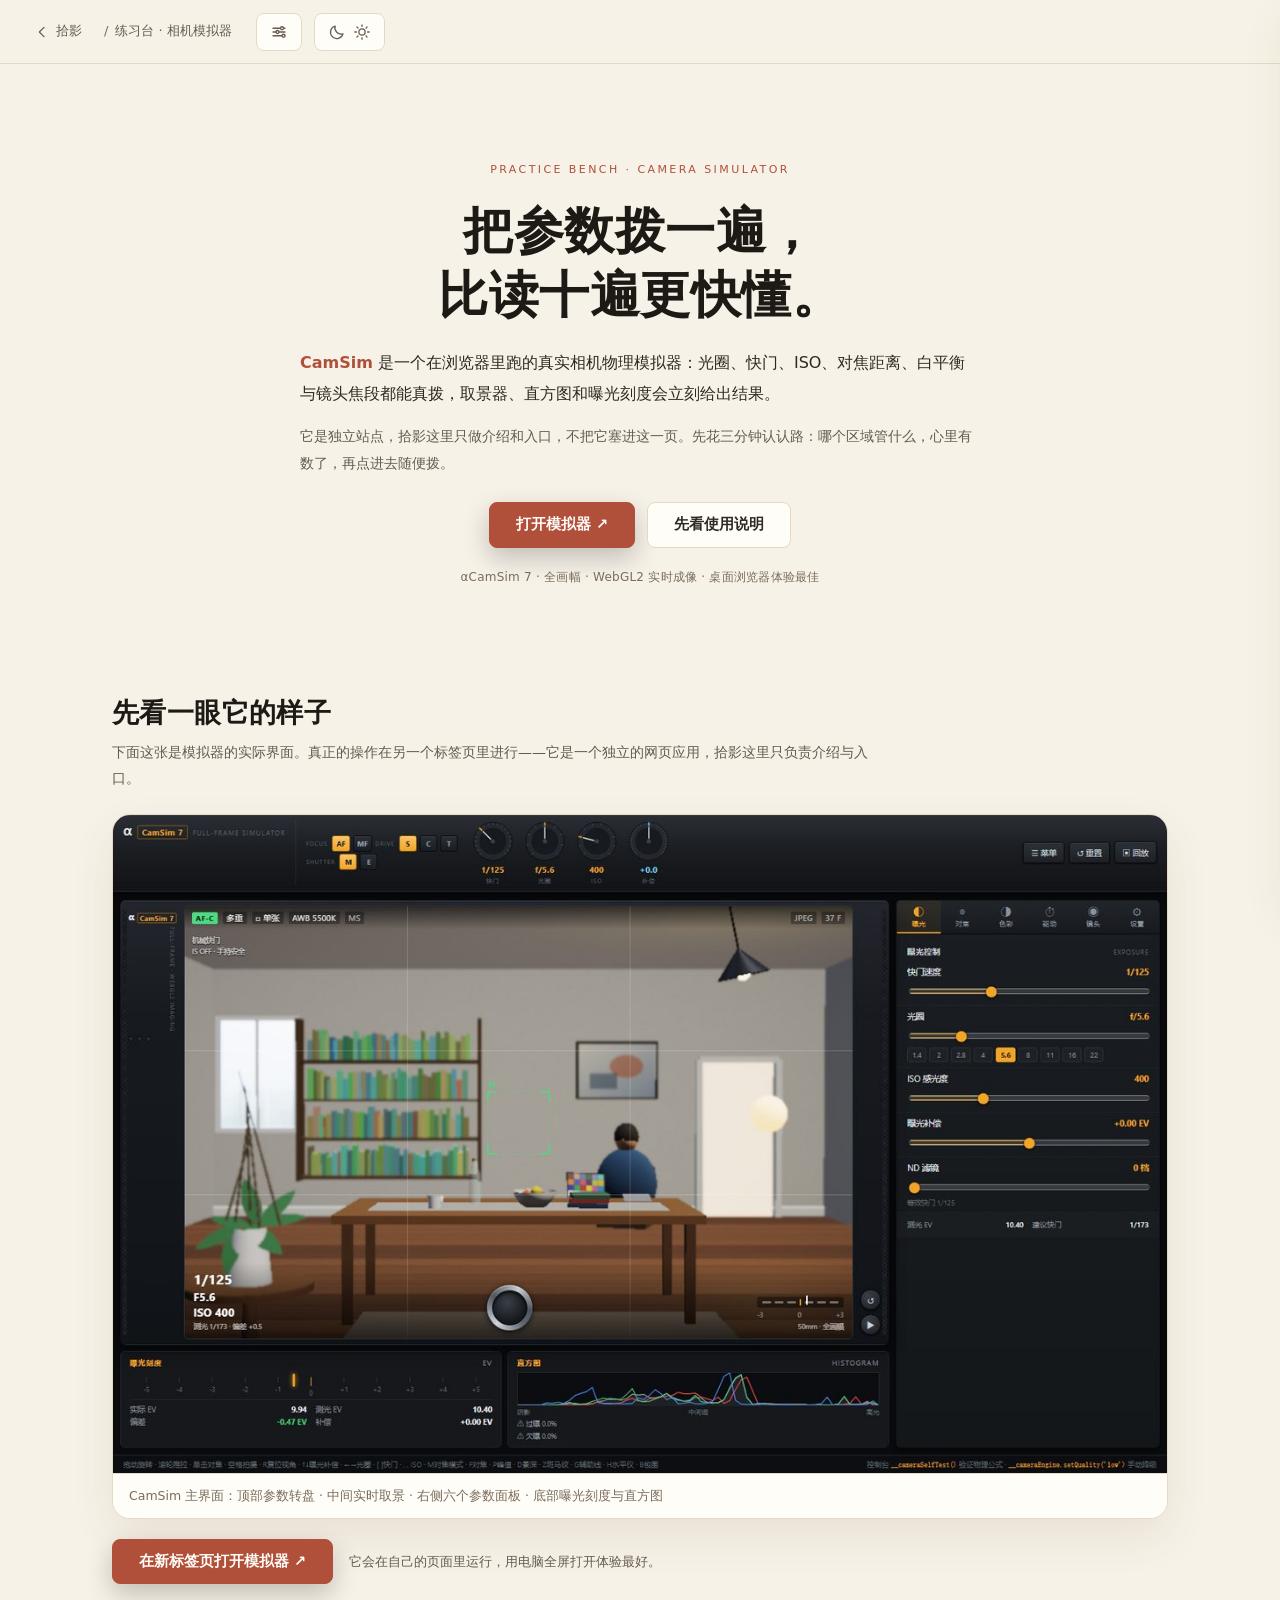
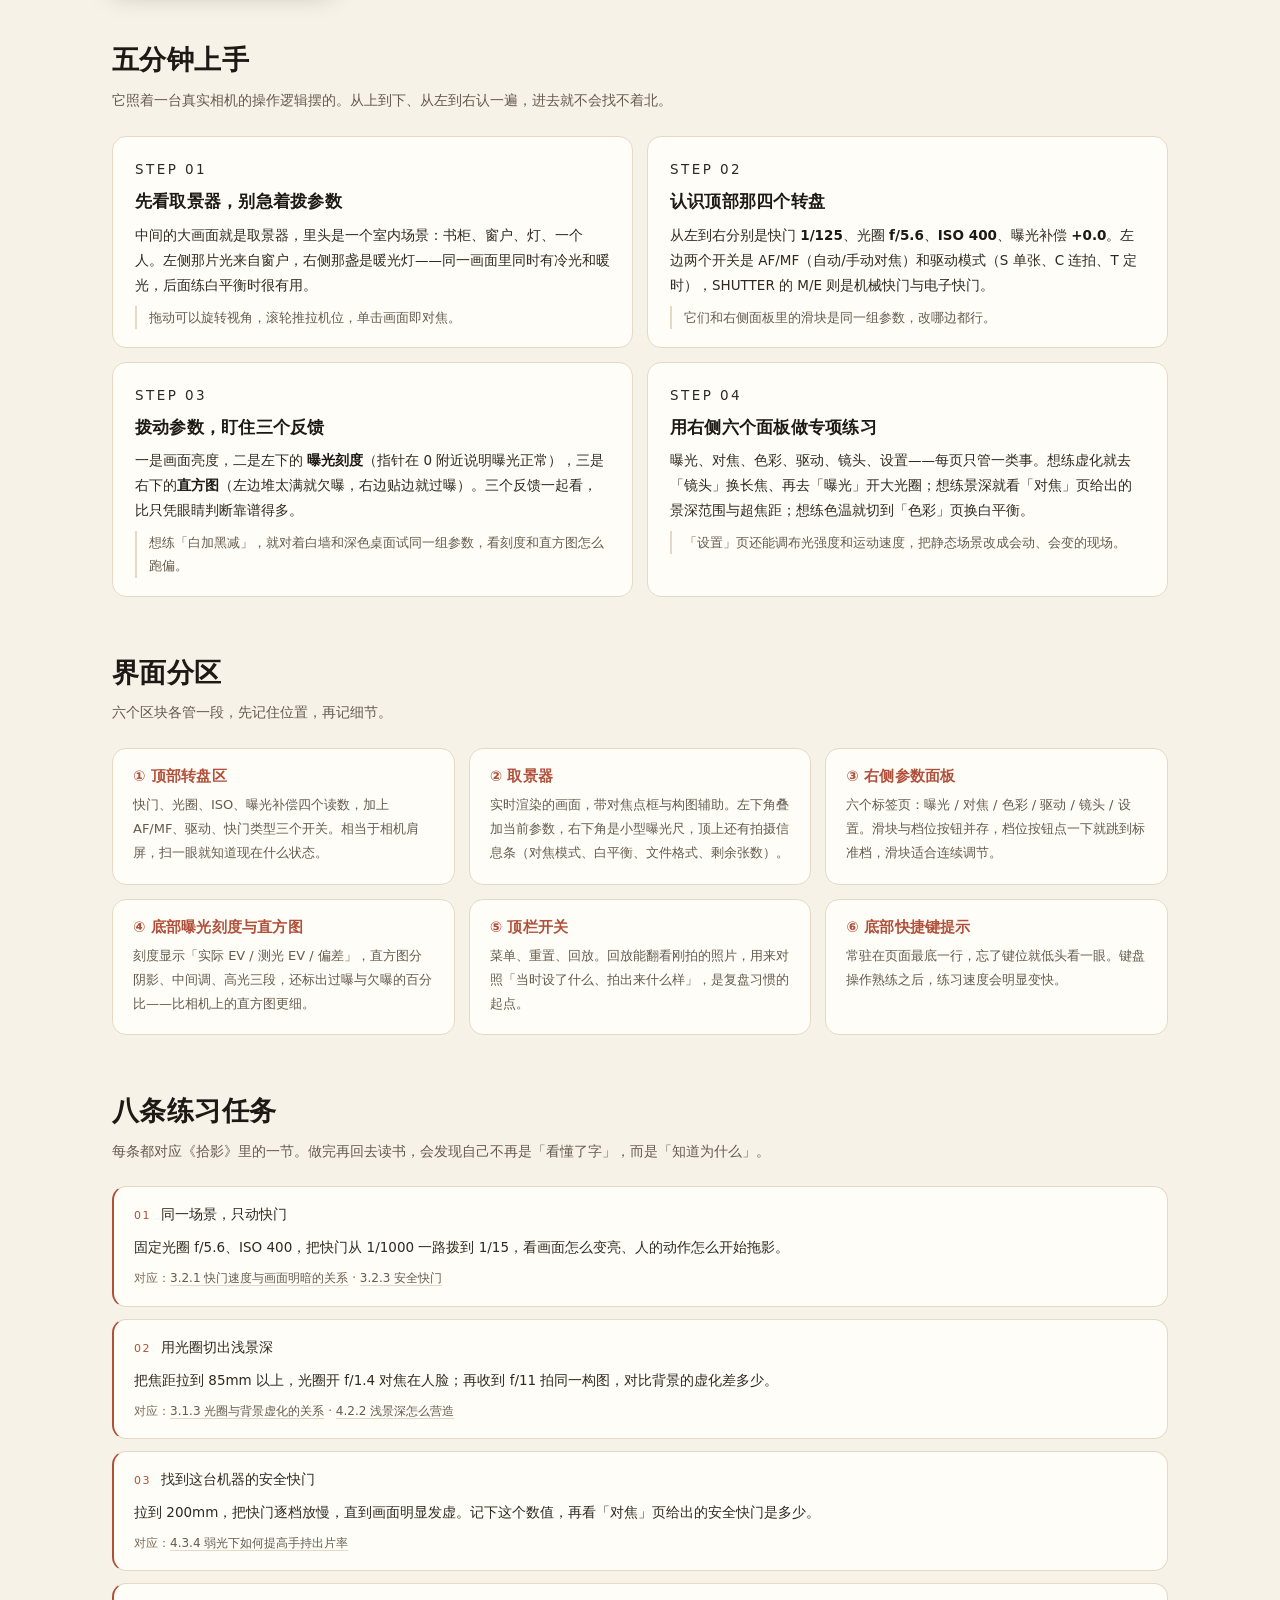
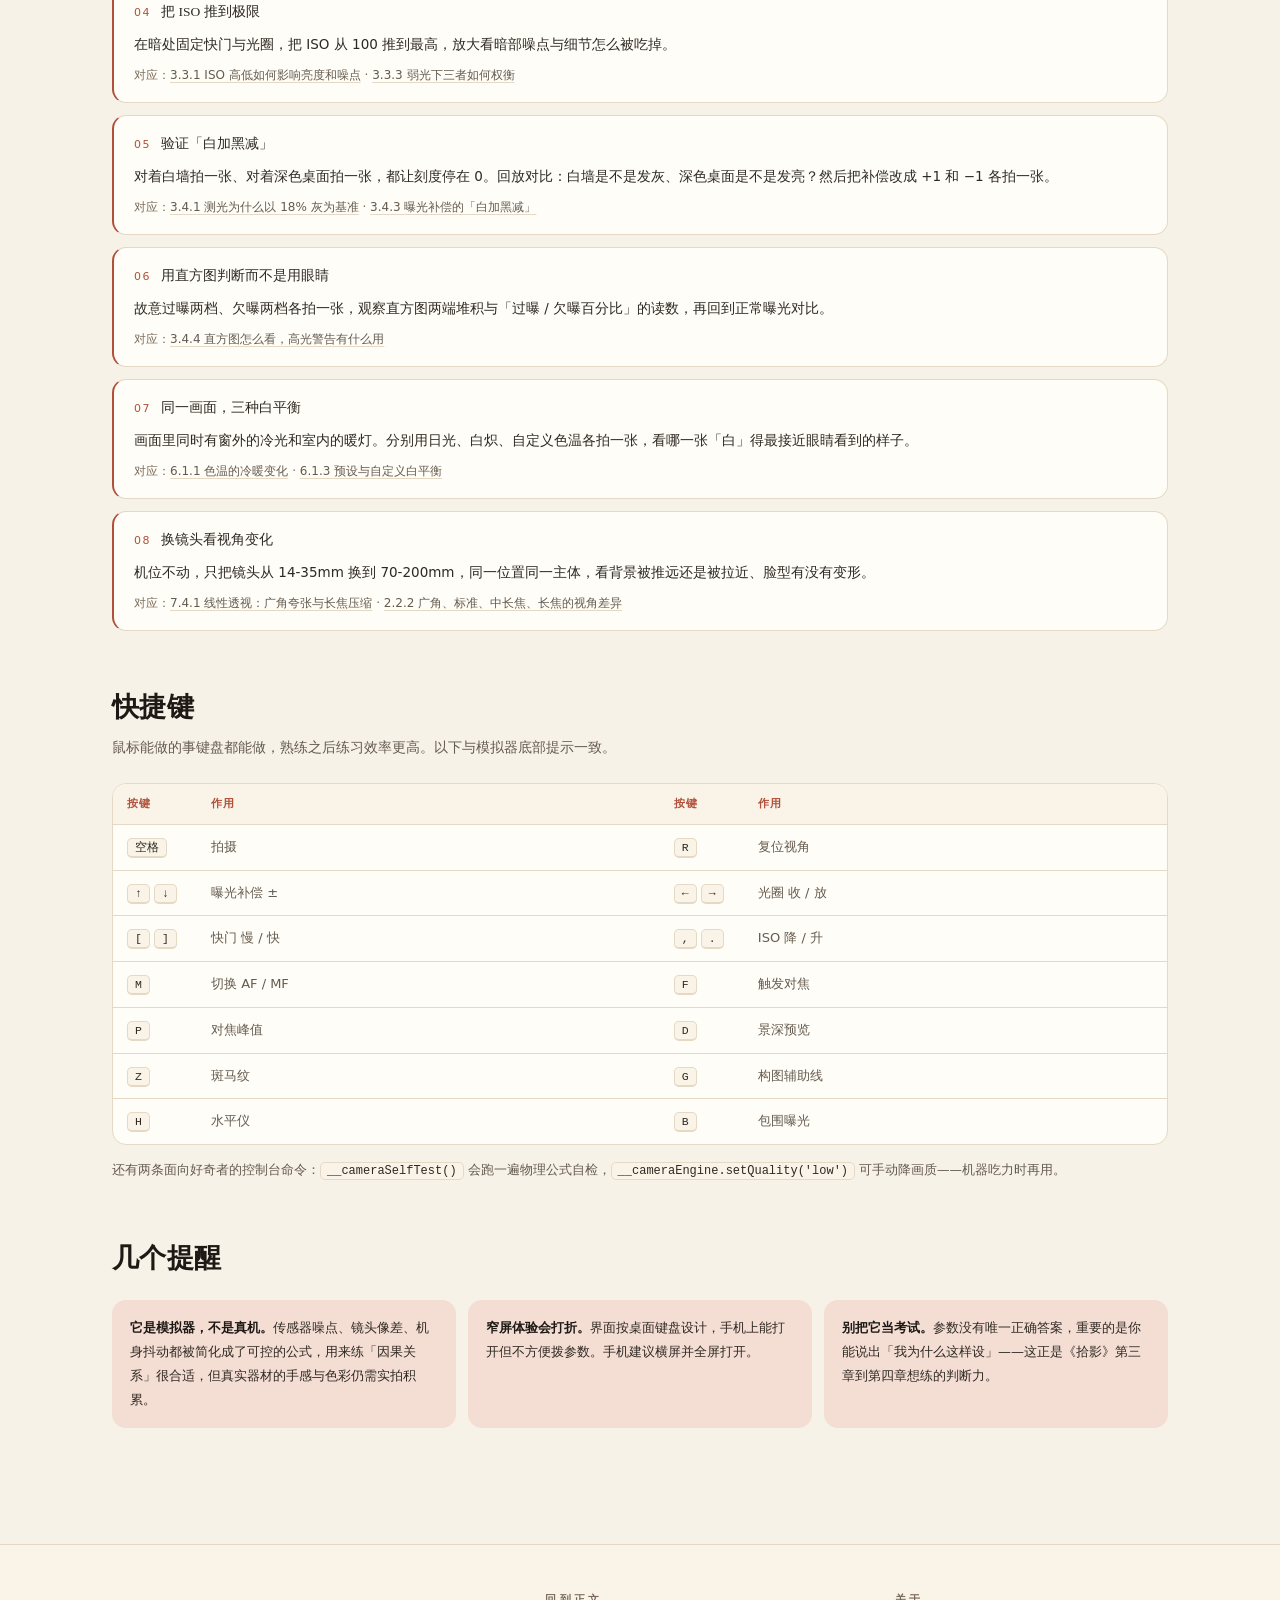
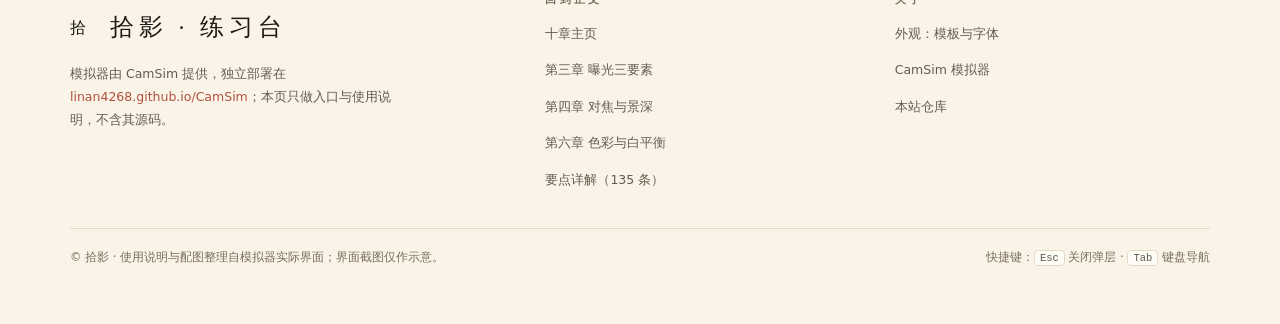
==== commit 3e5242d8: "copy: 全站文案改写（135 条要点、十篇导语与详解，语气口语化、保留全部参数与结构）" ====
--- a/camsim.html
+++ b/camsim.html
@@ -1009,7 +1009,7 @@
     <p class="cs-eyebrow">PRACTICE BENCH · CAMERA SIMULATOR</p>
     <h1>把参数拨一遍，<br>比读十遍更快懂。</h1>
     <p class="cs-lede"><strong>CamSim</strong> 是一个在浏览器里跑的真实相机物理模拟器：光圈、快门、ISO、对焦距离、白平衡与镜头焦段都能真拨，取景器、直方图和曝光刻度会立刻给出结果。</p>
-    <p class="cs-sub">它是独立站点，拾影这里只做介绍与入口，不把它嵌进来。先把这一页读三分钟——知道每个区域管什么，再点开它随便玩。</p>
+    <p class="cs-sub">它是独立站点，拾影这里只做介绍和入口，不把它塞进这一页。先花三分钟认认路：哪个区域管什么，心里有数了，再点进去随便拨。</p>
     <div class="cs-actions">
       <a class="btn btn-primary" href="https://linan4268.github.io/CamSim/" target="_blank" rel="noopener noreferrer">打开模拟器 ↗</a>
       <a class="btn" href="#howto">先看使用说明</a>
@@ -1035,7 +1035,7 @@
   <section class="cs-sec" id="howto">
     <div class="cs-sec-head">
       <h2>五分钟上手</h2>
-      <p>模拟器模仿了一台真实相机的操作逻辑，从上到下、从左到右看一遍就不会迷路。</p>
+      <p>它照着一台真实相机的操作逻辑摆的。从上到下、从左到右认一遍，进去就不会找不着北。</p>
     </div>
     <ol class="cs-steps">
       <li class="cs-step">
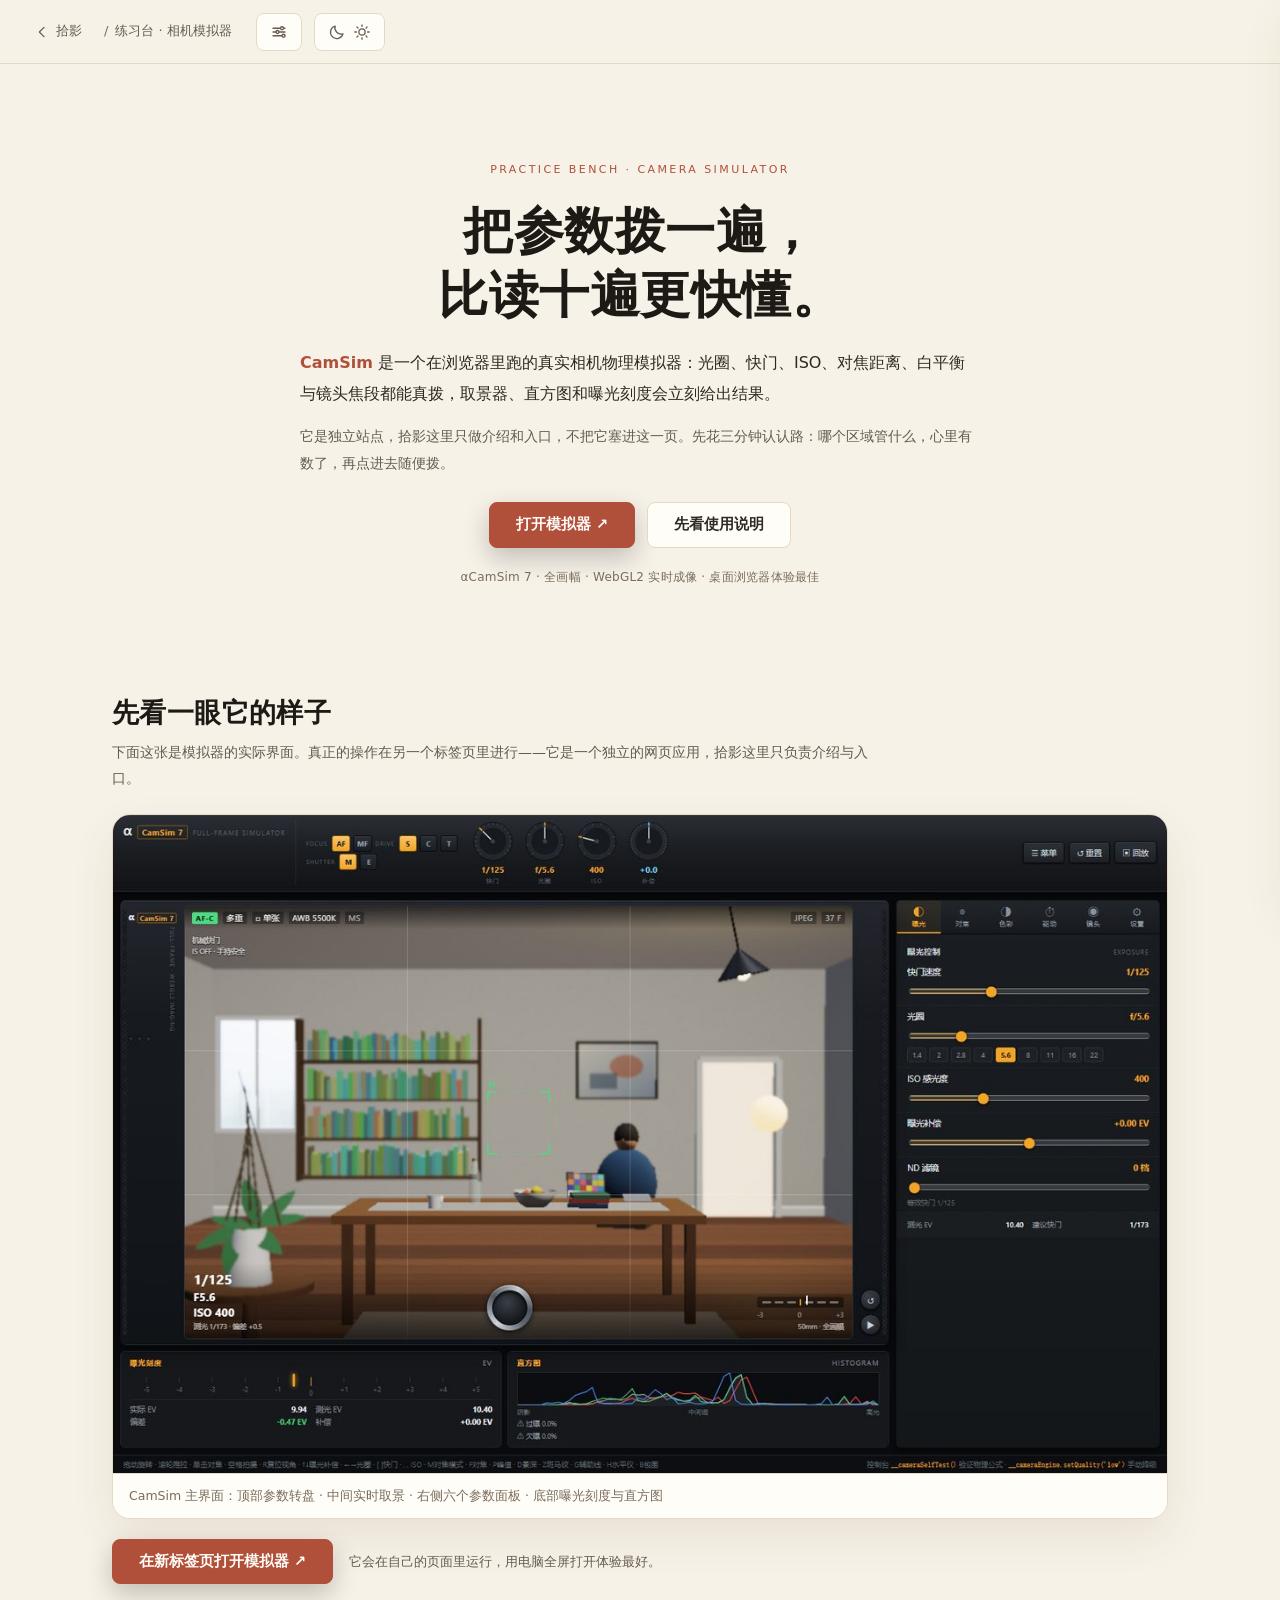
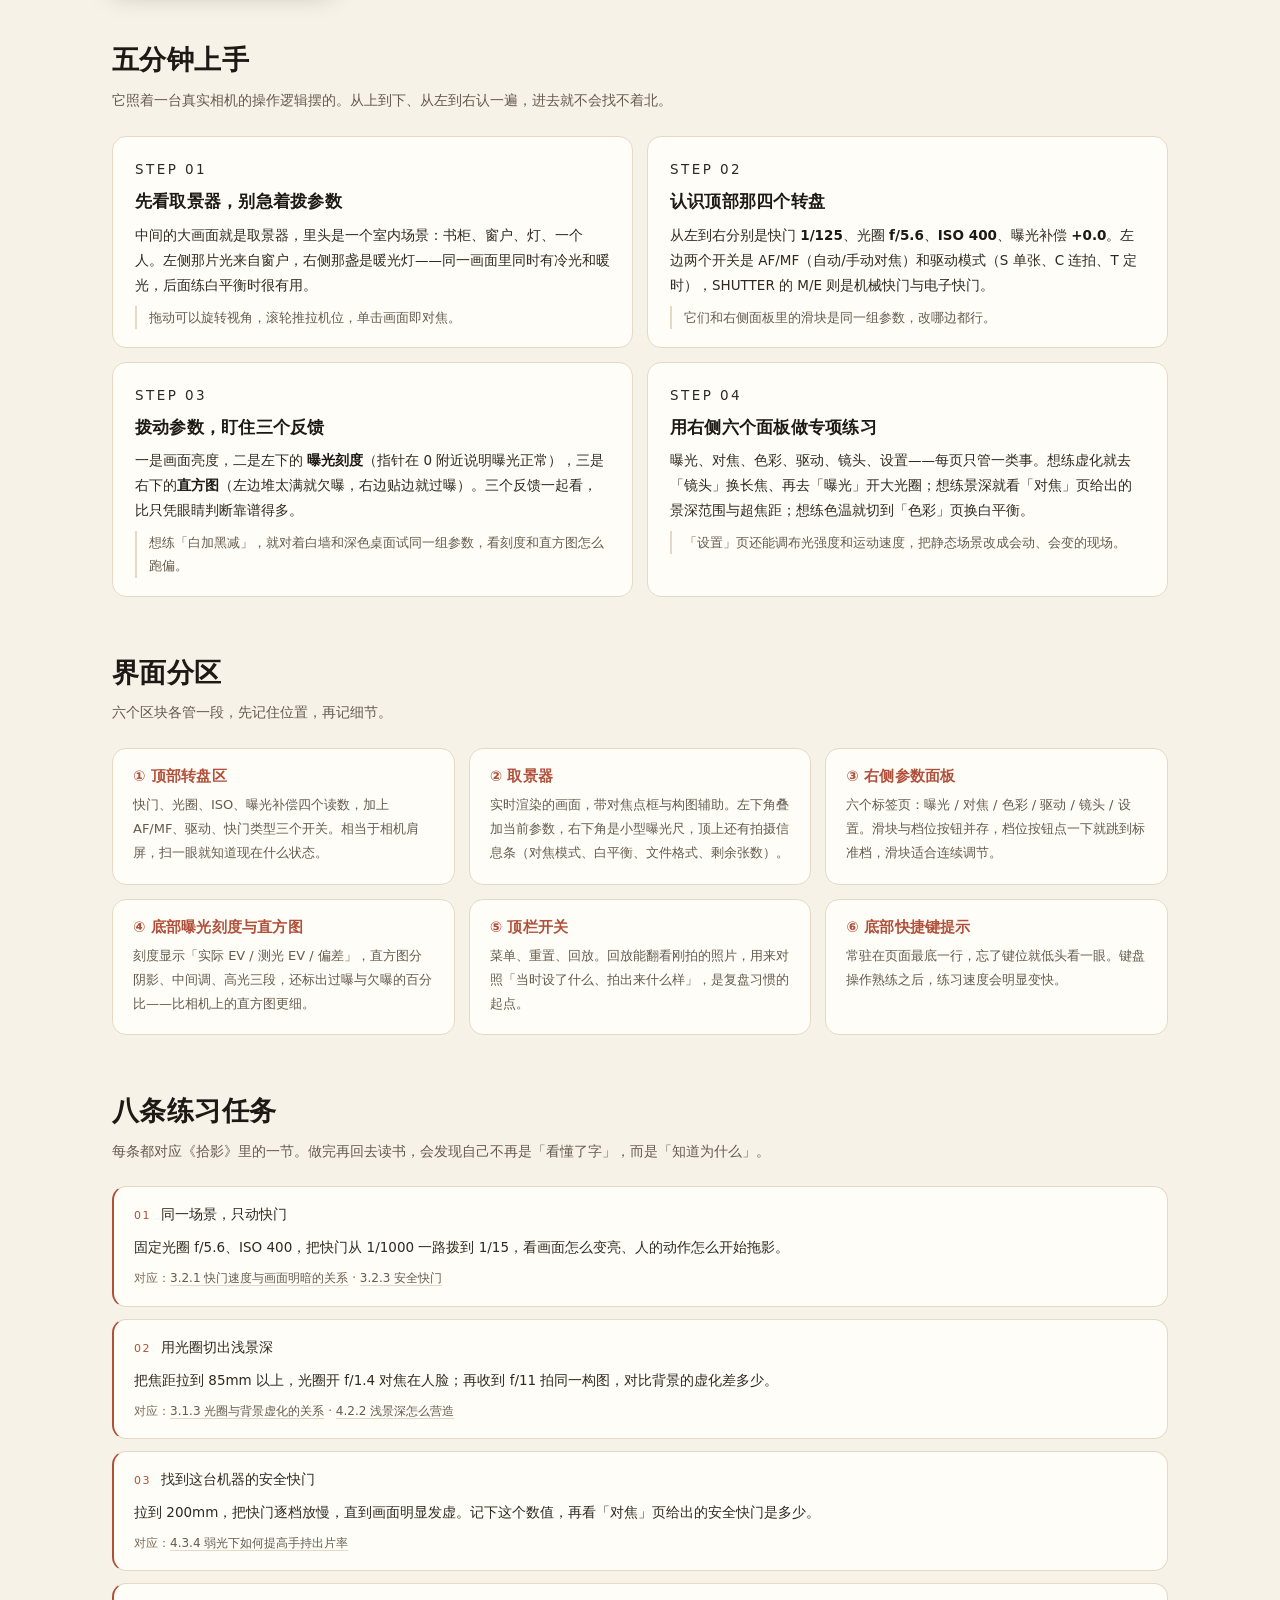
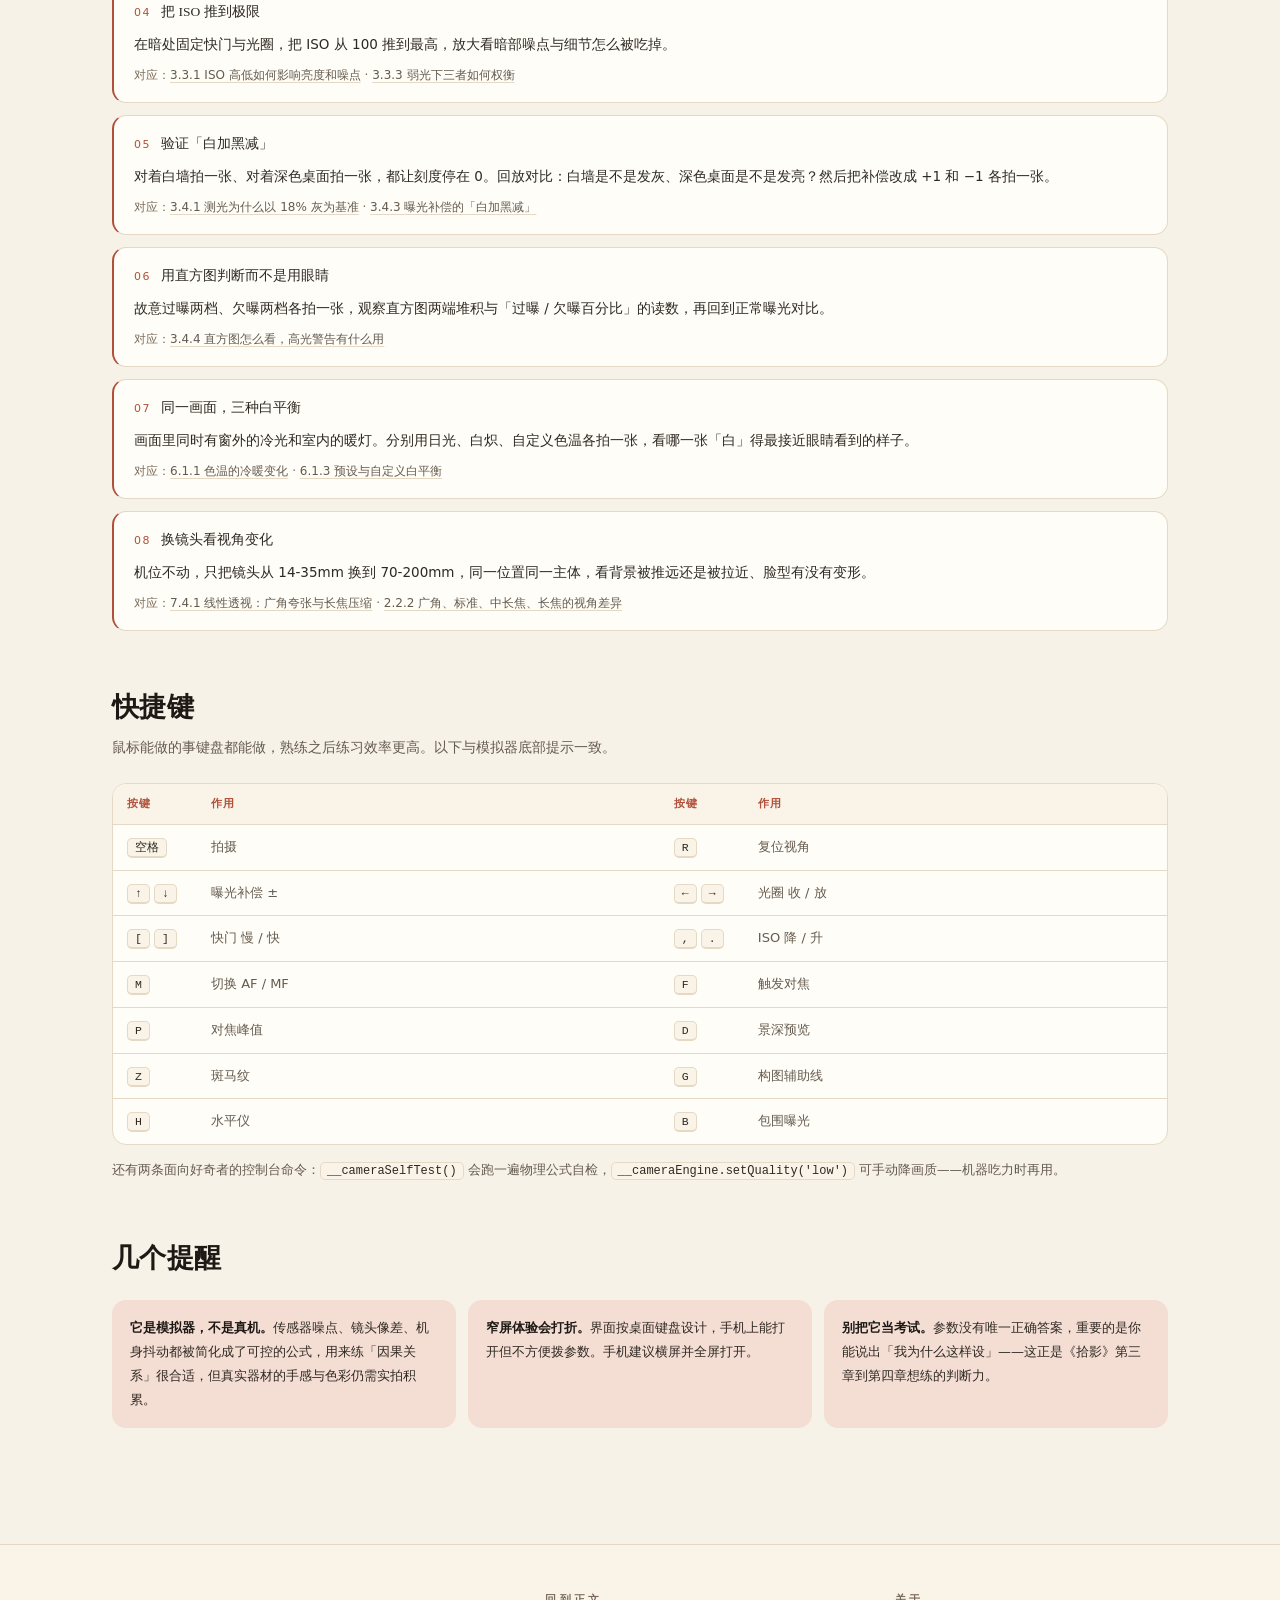
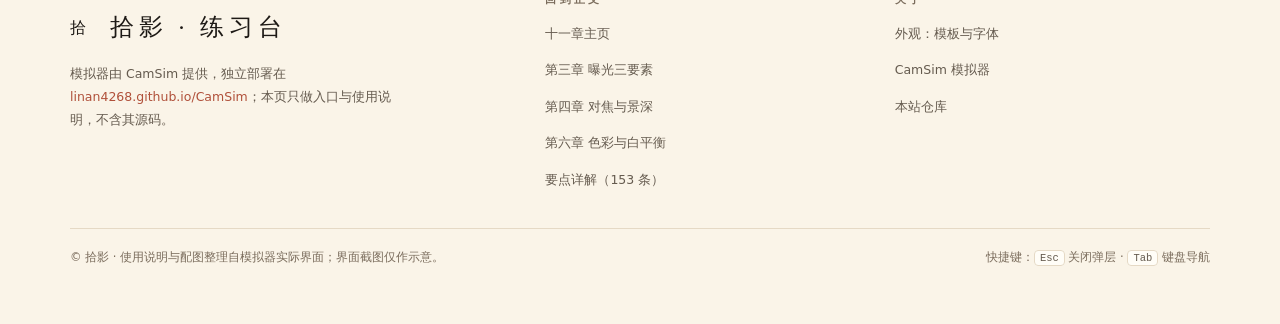
==== commit c19fa8fc: "feat: 将 18 个摄影案例整合为第 11 章正式章节（11 章 43 节 153 条）" ====
--- a/camsim.html
+++ b/camsim.html
@@ -15,7 +15,7 @@
 <meta property="og:title" content="相机模拟器 CamSim · 拾影练习台">
 <meta property="og:description" content="在浏览器里拨光圈、快门、ISO，立刻看到曝光、景深、噪点与色温的变化。">
 <meta property="og:url" content="https://linan4268.github.io/ShiYing/camsim.html">
-<meta property="og:image" content="https://images.unsplash.com/photo-1516035069371-29a1b244cc32?auto=format&amp;fit=crop&amp;w=1200&amp;q=80">
+<meta property="og:image" content="https://images.pexels.com/photos/29133542/pexels-photo-29133542.jpeg?auto=compress&amp;cs=tinysrgb&amp;w=1200">
 <meta name="twitter:card" content="summary_large_image">
 <script>
 /* 首帧前套用已保存的外观，避免深色偏好用户看到白屏闪一下 */
@@ -836,6 +836,76 @@
   .figure:hover img,.topic-card:hover .ph img{transform:none}
 }
 
+/* ------------------------- 作品赏析 / 图库推荐 ------------------------- */
+.works{max-width:1240px;margin:64px auto 0;padding:0 clamp(16px,4vw,40px)}
+.works-head{text-align:center;margin-bottom:34px}
+.works-head .eyebrow{justify-content:center}
+.works-head h2{font-family:var(--font-head);font-size:clamp(25px,4vw,36px);
+  font-weight:600;color:var(--text-strong);margin:8px 0 12px;letter-spacing:.04em}
+.works-lede{max-width:760px;margin:0 auto;color:var(--muted);font-size:14.5px;line-height:1.9}
+.works-jump{max-width:760px;margin:14px auto 0;font-size:13.5px;color:var(--muted);line-height:1.8}
+.works-jump a{color:var(--accent);font-weight:600;border-bottom:1px solid var(--accent)}
+/* 第十一章：章节内的案例卡（复用作品赏析的规格表样式） */
+.unit:has(.case-item) .unit-body{--unit-cols:1fr}
+.item.case-item{padding:0;overflow:hidden}
+.case-item-body{display:grid;grid-template-columns:minmax(220px,38%) 1fr;gap:0}
+.case-item-body .work-fig{aspect-ratio:auto;height:100%;min-height:220px}
+.case-item-inner{padding:18px 20px 20px}
+.case-item-inner .work-by{margin-top:0}
+.case-item-inner .item-detail{display:inline-block;margin-right:14px}
+@media(max-width:760px){.case-item-body{grid-template-columns:1fr}.case-item-body .work-fig{aspect-ratio:3/2;min-height:0}}
+.works-grid{display:grid;grid-template-columns:repeat(auto-fill,minmax(330px,1fr));gap:22px}
+.work-card{border:1px solid var(--line);border-radius:var(--r);overflow:hidden;
+  background:var(--panel);display:flex;flex-direction:column;transition:transform .2s,box-shadow .2s,border-color .2s}
+.work-card:hover{transform:translateY(-3px);border-color:var(--line-strong);box-shadow:0 10px 30px rgba(0,0,0,.08)}
+.work-fig{position:relative;aspect-ratio:3/2;overflow:hidden;background:var(--accent-soft)}
+.work-fig img{width:100%;height:100%;object-fit:cover;display:block;transition:transform .5s}
+.work-card:hover .work-fig img{transform:scale(1.04)}
+.work-genre{position:absolute;left:12px;top:12px;z-index:2;padding:4px 10px;border-radius:999px;
+  background:rgba(20,20,20,.72);color:#fff;font-size:11.5px;letter-spacing:.05em;backdrop-filter:blur(4px)}
+.work-body{padding:18px 20px 20px;display:flex;flex-direction:column;flex:1 1 auto}
+.work-head{display:flex;align-items:baseline;gap:10px}
+.work-num{font-family:var(--font-head);font-size:13px;color:var(--accent);font-weight:700}
+.work-head h3{font-family:var(--font-head);font-size:19px;font-weight:600;color:var(--text-strong);margin:0}
+.work-by{margin:6px 0 12px;font-size:12px;color:var(--faint);line-height:1.6}
+.work-specs{margin:0 0 14px;display:grid;gap:7px}
+.work-spec{display:grid;grid-template-columns:84px 1fr;gap:8px;align-items:start}
+.work-spec dt{font-size:11.5px;font-weight:600;color:var(--accent);letter-spacing:.02em;line-height:1.6}
+.work-spec dd{margin:0;font-size:12.5px;line-height:1.75;color:var(--muted)}
+.work-analysis{margin:0 0 16px;font-size:13.5px;line-height:1.95;color:var(--text);flex:1 1 auto}
+.work-analysis b{color:var(--text-strong);font-weight:600}
+.work-link{margin-top:auto;font-size:12.5px;color:var(--accent);border-top:1px solid var(--line);padding-top:12px;align-self:flex-start}
+.theme-group{margin-bottom:44px}
+.theme-group:last-child{margin-bottom:0}
+.theme-head{display:flex;align-items:flex-start;gap:14px;margin:0 0 20px;padding:0 2px 14px;border-bottom:2px solid var(--line)}
+.theme-num{font-family:var(--font-head);font-size:26px;font-weight:700;color:var(--accent);line-height:1}
+.theme-head h3{font-family:var(--font-head);font-size:clamp(19px,2.6vw,24px);font-weight:600;color:var(--text-strong);margin:0 0 5px}
+.theme-head p{margin:0;font-size:13px;line-height:1.8;color:var(--muted);max-width:820px}
+.works-note{max-width:820px;margin:22px auto 0;text-align:center;font-size:12.5px;color:var(--faint);line-height:1.8}
+.sites-block{margin-top:56px;padding-top:40px;border-top:1px solid var(--line)}
+.sites-title{text-align:center;font-family:var(--font-head);font-size:clamp(20px,3vw,27px);
+  color:var(--text-strong);font-weight:600;margin:0 0 8px}
+.sites-hint{text-align:center;color:var(--muted);font-size:13px;margin:0 0 26px}
+.sites-grid{display:grid;grid-template-columns:repeat(auto-fill,minmax(300px,1fr));gap:16px}
+.site-card{border:1px solid var(--line);border-radius:var(--r);padding:18px 20px;background:var(--panel)}
+.site-head{display:flex;align-items:center;justify-content:space-between;gap:8px;margin-bottom:10px}
+.site-head a{font-family:var(--font-head);font-size:16px;font-weight:600;color:var(--accent)}
+.site-badge{font-size:11px;padding:3px 9px;border-radius:999px;white-space:nowrap}
+.site-badge.yes{background:var(--accent-soft);color:var(--accent-2)}
+.site-badge.check{background:var(--line);color:var(--muted)}
+.site-card p{margin:5px 0;font-size:12.5px;line-height:1.75;color:var(--muted)}
+.site-card p b{color:var(--text);font-weight:600}
+.site-card .site-note{margin-top:10px;padding-top:10px;border-top:1px dashed var(--line);color:var(--faint)}
+@media (max-width:760px){
+  .works{margin-top:44px}
+  .works-grid,.sites-grid{grid-template-columns:1fr}
+  .work-analysis{font-size:14px}
+  .theme-group{margin-bottom:34px}
+  .theme-head{gap:10px}
+  .theme-num{font-size:21px}
+  .work-spec{grid-template-columns:72px 1fr;gap:6px}
+}
+
 /* ------------------------------- 打印 ------------------------------- */
 @media print{
   .topbar,.toc,.mask,#toTop,.hero-actions,.read-btn,.theme-wrap,.search-wrap,.search-bar,.hero-credit{display:none !important}
@@ -1192,11 +1262,11 @@
       <div class="foot-col">
         <h4>回到正文</h4>
         <ul>
-          <li><a href="index.html">十章主页</a></li>
+          <li><a href="index.html">十一章主页</a></li>
           <li><a href="index.html#ch3">第三章 曝光三要素</a></li>
           <li><a href="index.html#ch4">第四章 对焦与景深</a></li>
           <li><a href="index.html#ch6">第六章 色彩与白平衡</a></li>
-          <li><a href="detail.html">要点详解（135 条）</a></li>
+          <li><a href="detail.html">要点详解（153 条）</a></li>
         </ul>
       </div>
       <div class="foot-col">
@@ -1327,6 +1397,7 @@
   }
 })();
 
+var PHOTOS={"hero":{"id":29734980,"src":"https://images.pexels.com/photos/29734980/pexels-photo-29734980.jpeg?auto=compress&cs=tinysrgb&w=1400","srcset":"https://images.pexels.com/photos/29734980/pexels-photo-29734980.jpeg?auto=compress&cs=tinysrgb&w=640 640w, https://images.pexels.com/photos/29734980/pexels-photo-29734980.jpeg?auto=compress&cs=tinysrgb&w=1400 1400w","page":"https://www.pexels.com/photo/sunrise-over-matterhorn-and-reflective-lake-29734980/","ph":"Ilia Bronskiy","alt":"马特洪峰日出，雪面与暗部反差极大","item":"8-2-5","label":"Pexels · 日出山野"},"ch1":{"id":14030654,"src":"https://images.pexels.com/photos/14030654/pexels-photo-14030654.jpeg?auto=compress&cs=tinysrgb&w=1400","srcset":"https://images.pexels.com/photos/14030654/pexels-photo-14030654.jpeg?auto=compress&cs=tinysrgb&w=640 640w, https://images.pexels.com/photos/14030654/pexels-photo-14030654.jpeg?auto=compress&cs=tinysrgb&w=1400 1400w","page":"https://www.pexels.com/photo/rays-of-sunlight-passing-through-forest-trees-14030654/","ph":"Vladimir Srajber","alt":"阳光从树林间斜射下来，一道道光柱落在满地落叶上","item":"1-1-1","cap":"光先穿过树，再落进画面——摄影，从看见光开始。","label":"Pexels · 森林光线"},"ch2":{"id":1585373,"src":"https://images.pexels.com/photos/1585373/pexels-photo-1585373.jpeg?auto=compress&cs=tinysrgb&w=1400","srcset":"https://images.pexels.com/photos/1585373/pexels-photo-1585373.jpeg?auto=compress&cs=tinysrgb&w=640 640w, https://images.pexels.com/photos/1585373/pexels-photo-1585373.jpeg?auto=compress&cs=tinysrgb&w=1400 1400w","page":"https://www.pexels.com/photo/photo-of-canon-dslr-camera-on-table-1585373/","ph":"Francesco Paggiaro","alt":"桌面上的数码单反，机背屏幕与按钮一览无余","item":"2-1-3","cap":"机身、镜头、卡口：认识装备，是为了少被参数牵着走。","label":"Pexels · 单反相机"},"ch3":{"id":14900949,"src":"https://images.pexels.com/photos/14900949/pexels-photo-14900949.jpeg?auto=compress&cs=tinysrgb&w=1400","srcset":"https://images.pexels.com/photos/14900949/pexels-photo-14900949.jpeg?auto=compress&cs=tinysrgb&w=640 640w, https://images.pexels.com/photos/14900949/pexels-photo-14900949.jpeg?auto=compress&cs=tinysrgb&w=1400 1400w","page":"https://www.pexels.com/photo/long-exposure-of-a-splashing-waterfall-14900949/","ph":"Sheng-lu Wu","alt":"飞溅的水花在慢门下被拉成连续的线条","item":"3-2-2","cap":"光圈、快门、ISO 是三道闸门，先弄懂它们如何互相牵制。","label":"Pexels · 慢门水流"},"ch4":{"id":10047793,"src":"https://images.pexels.com/photos/10047793/pexels-photo-10047793.jpeg?auto=compress&cs=tinysrgb&w=1400","srcset":"https://images.pexels.com/photos/10047793/pexels-photo-10047793.jpeg?auto=compress&cs=tinysrgb&w=640 640w, https://images.pexels.com/photos/10047793/pexels-photo-10047793.jpeg?auto=compress&cs=tinysrgb&w=1400 1400w","page":"https://www.pexels.com/photo/green-leaf-in-shallow-focus-10047793/","ph":"Pexels","alt":"一片绿叶清清楚楚，背景虚成一片绿色","item":"4-2-1","cap":"清楚不是「对准了」三个字，它由对焦、景深与稳定共同决定。","label":"Pexels · 浅景深"},"ch5":{"id":27873253,"src":"https://images.pexels.com/photos/27873253/pexels-photo-27873253.jpeg?auto=compress&cs=tinysrgb&w=1400","srcset":"https://images.pexels.com/photos/27873253/pexels-photo-27873253.jpeg?auto=compress&cs=tinysrgb&w=640 640w, https://images.pexels.com/photos/27873253/pexels-photo-27873253.jpeg?auto=compress&cs=tinysrgb&w=1400 1400w","page":"https://www.pexels.com/photo/an-empty-room-with-sunlight-coming-through-the-window-27873253/","ph":"Francesco Ungaro","alt":"空房间里，阳光从窗户斜照到地板上","item":"5-2-1","cap":"同一个地方，换一个时间，就是另一张照片。","label":"Pexels · 窗边光线"},"ch6":{"id":1048283,"src":"https://images.pexels.com/photos/1048283/pexels-photo-1048283.jpeg?auto=compress&cs=tinysrgb&w=1400","srcset":"https://images.pexels.com/photos/1048283/pexels-photo-1048283.jpeg?auto=compress&cs=tinysrgb&w=640 640w, https://images.pexels.com/photos/1048283/pexels-photo-1048283.jpeg?auto=compress&cs=tinysrgb&w=1400 1400w","page":"https://www.pexels.com/photo/orange-and-blue-skies-during-sunset-1048283/","ph":"Lisa from Pexels","alt":"日落时橘红与蓝色的天空各占一半","item":"6-1-1","cap":"颜色是画面的性格：冷暖一旦定下，情绪就定了大半。","label":"Pexels · 黄昏天空"},"ch7":{"id":27778745,"src":"https://images.pexels.com/photos/27778745/pexels-photo-27778745.jpeg?auto=compress&cs=tinysrgb&w=1400","srcset":"https://images.pexels.com/photos/27778745/pexels-photo-27778745.jpeg?auto=compress&cs=tinysrgb&w=640 640w, https://images.pexels.com/photos/27778745/pexels-photo-27778745.jpeg?auto=compress&cs=tinysrgb&w=1400 1400w","page":"https://www.pexels.com/photo/leading-line-rule-of-thirds-in-photography-27778745/","ph":"Faysal Khan","alt":"公路的引导线落在三分线上，远处是地平线","item":"7-3-1","cap":"把世界整理成一幅画：先建立秩序，再考虑打破它。","label":"Pexels · 引导线构图"},"ch8":{"id":36116894,"src":"https://images.pexels.com/photos/36116894/pexels-photo-36116894.jpeg?auto=compress&cs=tinysrgb&w=1400","srcset":"https://images.pexels.com/photos/36116894/pexels-photo-36116894.jpeg?auto=compress&cs=tinysrgb&w=640 640w, https://images.pexels.com/photos/36116894/pexels-photo-36116894.jpeg?auto=compress&cs=tinysrgb&w=1400 1400w","page":"https://www.pexels.com/photo/golden-hour-outdoor-portrait-of-a-woman-36116894/","ph":"Alef Morais","alt":"黄金时刻的户外人像，背景被压缩得很近","item":"8-1-1","cap":"题材各有脾气：先认出它，再决定怎么拍。","label":"Pexels · 黄金时刻"},"ch9":{"id":12110342,"src":"https://images.pexels.com/photos/12110342/pexels-photo-12110342.jpeg?auto=compress&cs=tinysrgb&w=1400","srcset":"https://images.pexels.com/photos/12110342/pexels-photo-12110342.jpeg?auto=compress&cs=tinysrgb&w=640 640w, https://images.pexels.com/photos/12110342/pexels-photo-12110342.jpeg?auto=compress&cs=tinysrgb&w=1400 1400w","page":"https://www.pexels.com/photo/light-trails-on-a-highway-12110342/","ph":"Renan Rezende","alt":"高速公路上的车灯拉成长长的光轨","item":"9-1-1","cap":"把时间画进画面，是特殊技法最迷人的部分。","label":"Pexels · 光轨长曝"},"ch10":{"id":21338020,"src":"https://images.pexels.com/photos/21338020/pexels-photo-21338020.jpeg?auto=compress&cs=tinysrgb&w=1400","srcset":"https://images.pexels.com/photos/21338020/pexels-photo-21338020.jpeg?auto=compress&cs=tinysrgb&w=640 640w, https://images.pexels.com/photos/21338020/pexels-photo-21338020.jpeg?auto=compress&cs=tinysrgb&w=1400 1400w","page":"https://www.pexels.com/photo/man-with-a-camera-on-a-tripod-filming-the-sunset-21338020/","ph":"Amar Preciado","alt":"三脚架上的相机对着日落，光线方向需要再确认","item":"10-3-2","cap":"拍之前先看光、看路、看人——现场判断比器材更先到。","label":"Pexels · 现场判断"},"portrait":{"id":36116894,"src":"https://images.pexels.com/photos/36116894/pexels-photo-36116894.jpeg?auto=compress&cs=tinysrgb&w=1400","srcset":"https://images.pexels.com/photos/36116894/pexels-photo-36116894.jpeg?auto=compress&cs=tinysrgb&w=640 640w, https://images.pexels.com/photos/36116894/pexels-photo-36116894.jpeg?auto=compress&cs=tinysrgb&w=1400 1400w","page":"https://www.pexels.com/photo/golden-hour-outdoor-portrait-of-a-woman-36116894/","ph":"Alef Morais","alt":"黄金时刻的户外人像，背景被压缩得很近","item":"8-1-1","cap":"人像先解决「人在哪里、被什么光照着」，再谈焦段与虚化。","label":"Pexels · 黄金时刻人像"},"landscape":{"id":29734980,"src":"https://images.pexels.com/photos/29734980/pexels-photo-29734980.jpeg?auto=compress&cs=tinysrgb&w=1400","srcset":"https://images.pexels.com/photos/29734980/pexels-photo-29734980.jpeg?auto=compress&cs=tinysrgb&w=640 640w, https://images.pexels.com/photos/29734980/pexels-photo-29734980.jpeg?auto=compress&cs=tinysrgb&w=1400 1400w","page":"https://www.pexels.com/photo/sunrise-over-matterhorn-and-reflective-lake-29734980/","ph":"Ilia Bronskiy","alt":"马特洪峰日出，雪面与暗部反差极大","item":"8-2-5","cap":"风光的时间成本占一半：等对光线，比换镜头更有效。","label":"Pexels · 山峦日出"},"motion":{"id":32655130,"src":"https://images.pexels.com/photos/32655130/pexels-photo-32655130.jpeg?auto=compress&cs=tinysrgb&w=1400","srcset":"https://images.pexels.com/photos/32655130/pexels-photo-32655130.jpeg?auto=compress&cs=tinysrgb&w=640 640w, https://images.pexels.com/photos/32655130/pexels-photo-32655130.jpeg?auto=compress&cs=tinysrgb&w=1400 1400w","page":"https://www.pexels.com/photo/motion-blur-of-athlete-running-at-sports-field-32655130/","ph":"Peter Platou","alt":"跑道上冲刺的运动员，动作被高速快门定住","item":"8-3-1","cap":"动态题材考的是预判：快门速度决定凝固还是流动。","label":"Pexels · 跑道冲刺"},"food":{"id":31302045,"src":"https://images.pexels.com/photos/31302045/pexels-photo-31302045.jpeg?auto=compress&cs=tinysrgb&w=1400","srcset":"https://images.pexels.com/photos/31302045/pexels-photo-31302045.jpeg?auto=compress&cs=tinysrgb&w=640 640w, https://images.pexels.com/photos/31302045/pexels-photo-31302045.jpeg?auto=compress&cs=tinysrgb&w=1400 1400w","page":"https://www.pexels.com/photo/elegant-japanese-sushi-arrangement-with-soy-sauce-31302045/","ph":"Layanne Aguiar","alt":"寿司的侧光让米饭与鱼肉的质感分开","item":"8-4-2","cap":"静物与美食：光比与背景干净度，往往比器材更决定成败。","label":"Pexels · 寿司静物"},"night":{"id":39072409,"src":"https://images.pexels.com/photos/39072409/pexels-photo-39072409.jpeg?auto=compress&cs=tinysrgb&w=1400","srcset":"https://images.pexels.com/photos/39072409/pexels-photo-39072409.jpeg?auto=compress&cs=tinysrgb&w=640 640w, https://images.pexels.com/photos/39072409/pexels-photo-39072409.jpeg?auto=compress&cs=tinysrgb&w=1400 1400w","page":"https://www.pexels.com/photo/night-sky-over-city-with-milky-way-and-river-39072409/","ph":"Zeynep Sude Emek","alt":"银河横在河面上方，前景是城市的灯","item":"8-5-4","cap":"弱光先求「稳」再求「亮」：三脚架与长曝光是地基。","label":"Pexels · 银河夜空"},"theme.paper":{"id":38921470,"src":"https://images.pexels.com/photos/38921470/pexels-photo-38921470.jpeg?auto=compress&cs=tinysrgb&w=1400","srcset":"https://images.pexels.com/photos/38921470/pexels-photo-38921470.jpeg?auto=compress&cs=tinysrgb&w=640 640w, https://images.pexels.com/photos/38921470/pexels-photo-38921470.jpeg?auto=compress&cs=tinysrgb&w=1400 1400w","page":"https://www.pexels.com/photo/sunlit-forest-with-light-rays-through-trees-38921470/","ph":"Sevde Altintas","alt":"清晨的树林里，光线穿过枝叶散成放射状的光束","item":"1-1-2"},"theme.cinema":{"id":14458031,"src":"https://images.pexels.com/photos/14458031/pexels-photo-14458031.jpeg?auto=compress&cs=tinysrgb&w=1400","srcset":"https://images.pexels.com/photos/14458031/pexels-photo-14458031.jpeg?auto=compress&cs=tinysrgb&w=640 640w, https://images.pexels.com/photos/14458031/pexels-photo-14458031.jpeg?auto=compress&cs=tinysrgb&w=1400 1400w","page":"https://www.pexels.com/photo/grainy-photo-of-woman-walking-through-busy-street-at-night-14458031/","ph":"Zeeshaan Shabbir","alt":"夜色街道上的人影，暗部有明显的颗粒感","item":"3-3-1"},"theme.grid":{"id":19376404,"src":"https://images.pexels.com/photos/19376404/pexels-photo-19376404.jpeg?auto=compress&cs=tinysrgb&w=1400","srcset":"https://images.pexels.com/photos/19376404/pexels-photo-19376404.jpeg?auto=compress&cs=tinysrgb&w=640 640w, https://images.pexels.com/photos/19376404/pexels-photo-19376404.jpeg?auto=compress&cs=tinysrgb&w=1400 1400w","page":"https://www.pexels.com/photo/reflection-of-a-building-in-a-modern-glass-facade-19376404/","ph":"Joao Saplak","alt":"玻璃幕墙里对称倒映的建筑","item":"7-3-2"},"theme.ink":{"id":29931738,"src":"https://images.pexels.com/photos/29931738/pexels-photo-29931738.jpeg?auto=compress&cs=tinysrgb&w=1400","srcset":"https://images.pexels.com/photos/29931738/pexels-photo-29931738.jpeg?auto=compress&cs=tinysrgb&w=640 640w, https://images.pexels.com/photos/29931738/pexels-photo-29931738.jpeg?auto=compress&cs=tinysrgb&w=1400 1400w","page":"https://www.pexels.com/photo/minimalist-landscape-with-bare-trees-in-fog-29931738/","ph":"Mirza Muneeb","alt":"雾中几棵枯树，大片的空白压住整个画面","item":"7-1-1"},"theme.mono":{"id":39072409,"src":"https://images.pexels.com/photos/39072409/pexels-photo-39072409.jpeg?auto=compress&cs=tinysrgb&w=1400","srcset":"https://images.pexels.com/photos/39072409/pexels-photo-39072409.jpeg?auto=compress&cs=tinysrgb&w=640 640w, https://images.pexels.com/photos/39072409/pexels-photo-39072409.jpeg?auto=compress&cs=tinysrgb&w=1400 1400w","page":"https://www.pexels.com/photo/night-sky-over-city-with-milky-way-and-river-39072409/","ph":"Zeynep Sude Emek","alt":"银河横在河面上方，前景是城市的灯","item":"8-5-4"},"1-1-1":{"id":14030654,"src":"https://images.pexels.com/photos/14030654/pexels-photo-14030654.jpeg?auto=compress&cs=tinysrgb&w=1400","srcset":"https://images.pexels.com/photos/14030654/pexels-photo-14030654.jpeg?auto=compress&cs=tinysrgb&w=640 640w, https://images.pexels.com/photos/14030654/pexels-photo-14030654.jpeg?auto=compress&cs=tinysrgb&w=1400 1400w","page":"https://www.pexels.com/photo/rays-of-sunlight-passing-through-forest-trees-14030654/","ph":"Vladimir Srajber","alt":"阳光从树林间斜射下来，一道道光柱落在满地落叶上","item":"1-1-1"},"8-2-5":{"id":29734980,"src":"https://images.pexels.com/photos/29734980/pexels-photo-29734980.jpeg?auto=compress&cs=tinysrgb&w=1400","srcset":"https://images.pexels.com/photos/29734980/pexels-photo-29734980.jpeg?auto=compress&cs=tinysrgb&w=640 640w, https://images.pexels.com/photos/29734980/pexels-photo-29734980.jpeg?auto=compress&cs=tinysrgb&w=1400 1400w","page":"https://www.pexels.com/photo/sunrise-over-matterhorn-and-reflective-lake-29734980/","ph":"Ilia Bronskiy","alt":"马特洪峰日出，雪面与暗部反差极大","item":"8-2-5"},"6-1-1":{"id":1048283,"src":"https://images.pexels.com/photos/1048283/pexels-photo-1048283.jpeg?auto=compress&cs=tinysrgb&w=1400","srcset":"https://images.pexels.com/photos/1048283/pexels-photo-1048283.jpeg?auto=compress&cs=tinysrgb&w=640 640w, https://images.pexels.com/photos/1048283/pexels-photo-1048283.jpeg?auto=compress&cs=tinysrgb&w=1400 1400w","page":"https://www.pexels.com/photo/orange-and-blue-skies-during-sunset-1048283/","ph":"Lisa from Pexels","alt":"日落时橘红与蓝色的天空各占一半","item":"6-1-1"},"5-1-3":{"id":38068291,"src":"https://images.pexels.com/photos/38068291/pexels-photo-38068291.jpeg?auto=compress&cs=tinysrgb&w=1400","srcset":"https://images.pexels.com/photos/38068291/pexels-photo-38068291.jpeg?auto=compress&cs=tinysrgb&w=640 640w, https://images.pexels.com/photos/38068291/pexels-photo-38068291.jpeg?auto=compress&cs=tinysrgb&w=1400 1400w","page":"https://www.pexels.com/photo/dramatic-portrait-with-window-blind-shadows-38068291/","ph":"Margo Evardson","alt":"百叶窗的影子落在脸上，明暗对比强烈","item":"5-1-3"},"8-1-1":{"id":36116894,"src":"https://images.pexels.com/photos/36116894/pexels-photo-36116894.jpeg?auto=compress&cs=tinysrgb&w=1400","srcset":"https://images.pexels.com/photos/36116894/pexels-photo-36116894.jpeg?auto=compress&cs=tinysrgb&w=640 640w, https://images.pexels.com/photos/36116894/pexels-photo-36116894.jpeg?auto=compress&cs=tinysrgb&w=1400 1400w","page":"https://www.pexels.com/photo/golden-hour-outdoor-portrait-of-a-woman-36116894/","ph":"Alef Morais","alt":"黄金时刻的户外人像，背景被压缩得很近","item":"8-1-1"},"9-4-3":{"id":10864088,"src":"https://images.pexels.com/photos/10864088/pexels-photo-10864088.jpeg?auto=compress&cs=tinysrgb&w=1400","srcset":"https://images.pexels.com/photos/10864088/pexels-photo-10864088.jpeg?auto=compress&cs=tinysrgb&w=640 640w, https://images.pexels.com/photos/10864088/pexels-photo-10864088.jpeg?auto=compress&cs=tinysrgb&w=1400 1400w","page":"https://www.pexels.com/photo/woman-in-red-light-on-black-background-10864088/","ph":"Mikhail Konetski","alt":"红色灯光下的暗调人像，光影边缘很硬","item":"9-4-3"},"7-2-1":{"id":15131355,"src":"https://images.pexels.com/photos/15131355/pexels-photo-15131355.jpeg?auto=compress&cs=tinysrgb&w=1400","srcset":"https://images.pexels.com/photos/15131355/pexels-photo-15131355.jpeg?auto=compress&cs=tinysrgb&w=640 640w, https://images.pexels.com/photos/15131355/pexels-photo-15131355.jpeg?auto=compress&cs=tinysrgb&w=1400 1400w","page":"https://www.pexels.com/photo/drone-shot-of-city-street-15131355/","ph":"Diego F. Parra","alt":"无人机俯拍的城市街道，人物只剩几个小点","item":"7-2-1"},"7-3-2":{"id":19376404,"src":"https://images.pexels.com/photos/19376404/pexels-photo-19376404.jpeg?auto=compress&cs=tinysrgb&w=1400","srcset":"https://images.pexels.com/photos/19376404/pexels-photo-19376404.jpeg?auto=compress&cs=tinysrgb&w=640 640w, https://images.pexels.com/photos/19376404/pexels-photo-19376404.jpeg?auto=compress&cs=tinysrgb&w=1400 1400w","page":"https://www.pexels.com/photo/reflection-of-a-building-in-a-modern-glass-facade-19376404/","ph":"Joao Saplak","alt":"玻璃幕墙里对称倒映的建筑","item":"7-3-2"},"3-3-1":{"id":14458031,"src":"https://images.pexels.com/photos/14458031/pexels-photo-14458031.jpeg?auto=compress&cs=tinysrgb&w=1400","srcset":"https://images.pexels.com/photos/14458031/pexels-photo-14458031.jpeg?auto=compress&cs=tinysrgb&w=640 640w, https://images.pexels.com/photos/14458031/pexels-photo-14458031.jpeg?auto=compress&cs=tinysrgb&w=1400 1400w","page":"https://www.pexels.com/photo/grainy-photo-of-woman-walking-through-busy-street-at-night-14458031/","ph":"Zeeshaan Shabbir","alt":"夜色街道上的人影，暗部有明显的颗粒感","item":"3-3-1"},"8-4-2":{"id":31302045,"src":"https://images.pexels.com/photos/31302045/pexels-photo-31302045.jpeg?auto=compress&cs=tinysrgb&w=1400","srcset":"https://images.pexels.com/photos/31302045/pexels-photo-31302045.jpeg?auto=compress&cs=tinysrgb&w=640 640w, https://images.pexels.com/photos/31302045/pexels-photo-31302045.jpeg?auto=compress&cs=tinysrgb&w=1400 1400w","page":"https://www.pexels.com/photo/elegant-japanese-sushi-arrangement-with-soy-sauce-31302045/","ph":"Layanne Aguiar","alt":"寿司的侧光让米饭与鱼肉的质感分开","item":"8-4-2"},"4-2-2":{"id":40302938,"src":"https://images.pexels.com/photos/40302938/pexels-photo-40302938.jpeg?auto=compress&cs=tinysrgb&w=1400","srcset":"https://images.pexels.com/photos/40302938/pexels-photo-40302938.jpeg?auto=compress&cs=tinysrgb&w=640 640w, https://images.pexels.com/photos/40302938/pexels-photo-40302938.jpeg?auto=compress&cs=tinysrgb&w=1400 1400w","page":"https://www.pexels.com/photo/serene-bokeh-and-fern-leaves-in-natural-light-40302938/","ph":"Bao Minh","alt":"蕨叶在柔光里前后分明，背景化成柔和光斑","item":"4-2-2"},"8-4-1":{"id":6493571,"src":"https://images.pexels.com/photos/6493571/pexels-photo-6493571.jpeg?auto=compress&cs=tinysrgb&w=1400","srcset":"https://images.pexels.com/photos/6493571/pexels-photo-6493571.jpeg?auto=compress&cs=tinysrgb&w=640 640w, https://images.pexels.com/photos/6493571/pexels-photo-6493571.jpeg?auto=compress&cs=tinysrgb&w=1400 1400w","page":"https://www.pexels.com/photo/tasty-pizza-with-arugula-leaves-on-dark-background-6493571/","ph":"Piotr Arnoldes","alt":"深色背景上的披萨，俯拍视角把配料摆得很清楚","item":"8-4-1"},"9-1-1":{"id":12110342,"src":"https://images.pexels.com/photos/12110342/pexels-photo-12110342.jpeg?auto=compress&cs=tinysrgb&w=1400","srcset":"https://images.pexels.com/photos/12110342/pexels-photo-12110342.jpeg?auto=compress&cs=tinysrgb&w=640 640w, https://images.pexels.com/photos/12110342/pexels-photo-12110342.jpeg?auto=compress&cs=tinysrgb&w=1400 1400w","page":"https://www.pexels.com/photo/light-trails-on-a-highway-12110342/","ph":"Renan Rezende","alt":"高速公路上的车灯拉成长长的光轨","item":"9-1-1"},"8-5-4":{"id":39072409,"src":"https://images.pexels.com/photos/39072409/pexels-photo-39072409.jpeg?auto=compress&cs=tinysrgb&w=1400","srcset":"https://images.pexels.com/photos/39072409/pexels-photo-39072409.jpeg?auto=compress&cs=tinysrgb&w=640 640w, https://images.pexels.com/photos/39072409/pexels-photo-39072409.jpeg?auto=compress&cs=tinysrgb&w=1400 1400w","page":"https://www.pexels.com/photo/night-sky-over-city-with-milky-way-and-river-39072409/","ph":"Zeynep Sude Emek","alt":"银河横在河面上方，前景是城市的灯","item":"8-5-4"},"8-5-1":{"id":1719229,"src":"https://images.pexels.com/photos/1719229/pexels-photo-1719229.jpeg?auto=compress&cs=tinysrgb&w=1400","srcset":"https://images.pexels.com/photos/1719229/pexels-photo-1719229.jpeg?auto=compress&cs=tinysrgb&w=640 640w, https://images.pexels.com/photos/1719229/pexels-photo-1719229.jpeg?auto=compress&cs=tinysrgb&w=1400 1400w","page":"https://www.pexels.com/photo/landscape-photography-of-a-city-in-nighttime-1719229/","ph":"Rick Han","alt":"夜色里的城市天际线，暗部靠高 ISO 换亮度","item":"8-5-1"},"8-3-1":{"id":32655130,"src":"https://images.pexels.com/photos/32655130/pexels-photo-32655130.jpeg?auto=compress&cs=tinysrgb&w=1400","srcset":"https://images.pexels.com/photos/32655130/pexels-photo-32655130.jpeg?auto=compress&cs=tinysrgb&w=640 640w, https://images.pexels.com/photos/32655130/pexels-photo-32655130.jpeg?auto=compress&cs=tinysrgb&w=1400 1400w","page":"https://www.pexels.com/photo/motion-blur-of-athlete-running-at-sports-field-32655130/","ph":"Peter Platou","alt":"跑道上冲刺的运动员，动作被高速快门定住","item":"8-3-1"},"8-3-2":{"id":11606308,"src":"https://images.pexels.com/photos/11606308/pexels-photo-11606308.jpeg?auto=compress&cs=tinysrgb&w=1400","srcset":"https://images.pexels.com/photos/11606308/pexels-photo-11606308.jpeg?auto=compress&cs=tinysrgb&w=640 640w, https://images.pexels.com/photos/11606308/pexels-photo-11606308.jpeg?auto=compress&cs=tinysrgb&w=1400 1400w","page":"https://www.pexels.com/photo/long-exposure-of-person-running-11606308/","ph":"Levent Tatli","alt":"长曝光下奔跑的人变成一道流动的虚影","item":"8-3-2"},"8-3-3":{"id":12125324,"src":"https://images.pexels.com/photos/12125324/pexels-photo-12125324.jpeg?auto=compress&cs=tinysrgb&w=1400","srcset":"https://images.pexels.com/photos/12125324/pexels-photo-12125324.jpeg?auto=compress&cs=tinysrgb&w=640 640w, https://images.pexels.com/photos/12125324/pexels-photo-12125324.jpeg?auto=compress&cs=tinysrgb&w=1400 1400w","page":"https://www.pexels.com/photo/a-blurry-shot-of-a-man-running-12125324/","ph":"Nick Gosset","alt":"摇拍下的人影，主体尚清、背景被拉成横线","item":"8-3-3"},"11-1-1":{"id":14030654,"src":"https://images.pexels.com/photos/14030654/pexels-photo-14030654.jpeg?auto=compress&cs=tinysrgb&w=1400","srcset":"https://images.pexels.com/photos/14030654/pexels-photo-14030654.jpeg?auto=compress&cs=tinysrgb&w=640 640w, https://images.pexels.com/photos/14030654/pexels-photo-14030654.jpeg?auto=compress&cs=tinysrgb&w=1400 1400w","page":"https://www.pexels.com/photo/rays-of-sunlight-passing-through-forest-trees-14030654/","ph":"Vladimir Srajber","alt":"阳光从树林间斜射下来，一道道光柱落在满地落叶上","item":"1-1-1"},"11-1-2":{"id":29734980,"src":"https://images.pexels.com/photos/29734980/pexels-photo-29734980.jpeg?auto=compress&cs=tinysrgb&w=1400","srcset":"https://images.pexels.com/photos/29734980/pexels-photo-29734980.jpeg?auto=compress&cs=tinysrgb&w=640 640w, https://images.pexels.com/photos/29734980/pexels-photo-29734980.jpeg?auto=compress&cs=tinysrgb&w=1400 1400w","page":"https://www.pexels.com/photo/sunrise-over-matterhorn-and-reflective-lake-29734980/","ph":"Ilia Bronskiy","alt":"马特洪峰日出，雪面与暗部反差极大","item":"8-2-5"},"11-1-3":{"id":1048283,"src":"https://images.pexels.com/photos/1048283/pexels-photo-1048283.jpeg?auto=compress&cs=tinysrgb&w=1400","srcset":"https://images.pexels.com/photos/1048283/pexels-photo-1048283.jpeg?auto=compress&cs=tinysrgb&w=640 640w, https://images.pexels.com/photos/1048283/pexels-photo-1048283.jpeg?auto=compress&cs=tinysrgb&w=1400 1400w","page":"https://www.pexels.com/photo/orange-and-blue-skies-during-sunset-1048283/","ph":"Lisa from Pexels","alt":"日落时橘红与蓝色的天空各占一半","item":"6-1-1"},"11-2-1":{"id":38068291,"src":"https://images.pexels.com/photos/38068291/pexels-photo-38068291.jpeg?auto=compress&cs=tinysrgb&w=1400","srcset":"https://images.pexels.com/photos/38068291/pexels-photo-38068291.jpeg?auto=compress&cs=tinysrgb&w=640 640w, https://images.pexels.com/photos/38068291/pexels-photo-38068291.jpeg?auto=compress&cs=tinysrgb&w=1400 1400w","page":"https://www.pexels.com/photo/dramatic-portrait-with-window-blind-shadows-38068291/","ph":"Margo Evardson","alt":"百叶窗的影子落在脸上，明暗对比强烈","item":"5-1-3"},"11-2-2":{"id":36116894,"src":"https://images.pexels.com/photos/36116894/pexels-photo-36116894.jpeg?auto=compress&cs=tinysrgb&w=1400","srcset":"https://images.pexels.com/photos/36116894/pexels-photo-36116894.jpeg?auto=compress&cs=tinysrgb&w=640 640w, https://images.pexels.com/photos/36116894/pexels-photo-36116894.jpeg?auto=compress&cs=tinysrgb&w=1400 1400w","page":"https://www.pexels.com/photo/golden-hour-outdoor-portrait-of-a-woman-36116894/","ph":"Alef Morais","alt":"黄金时刻的户外人像，背景被压缩得很近","item":"8-1-1"},"11-2-3":{"id":10864088,"src":"https://images.pexels.com/photos/10864088/pexels-photo-10864088.jpeg?auto=compress&cs=tinysrgb&w=1400","srcset":"https://images.pexels.com/photos/10864088/pexels-photo-10864088.jpeg?auto=compress&cs=tinysrgb&w=640 640w, https://images.pexels.com/photos/10864088/pexels-photo-10864088.jpeg?auto=compress&cs=tinysrgb&w=1400 1400w","page":"https://www.pexels.com/photo/woman-in-red-light-on-black-background-10864088/","ph":"Mikhail Konetski","alt":"红色灯光下的暗调人像，光影边缘很硬","item":"9-4-3"},"11-3-1":{"id":15131355,"src":"https://images.pexels.com/photos/15131355/pexels-photo-15131355.jpeg?auto=compress&cs=tinysrgb&w=1400","srcset":"https://images.pexels.com/photos/15131355/pexels-photo-15131355.jpeg?auto=compress&cs=tinysrgb&w=640 640w, https://images.pexels.com/photos/15131355/pexels-photo-15131355.jpeg?auto=compress&cs=tinysrgb&w=1400 1400w","page":"https://www.pexels.com/photo/drone-shot-of-city-street-15131355/","ph":"Diego F. Parra","alt":"无人机俯拍的城市街道，人物只剩几个小点","item":"7-2-1"},"11-3-2":{"id":19376404,"src":"https://images.pexels.com/photos/19376404/pexels-photo-19376404.jpeg?auto=compress&cs=tinysrgb&w=1400","srcset":"https://images.pexels.com/photos/19376404/pexels-photo-19376404.jpeg?auto=compress&cs=tinysrgb&w=640 640w, https://images.pexels.com/photos/19376404/pexels-photo-19376404.jpeg?auto=compress&cs=tinysrgb&w=1400 1400w","page":"https://www.pexels.com/photo/reflection-of-a-building-in-a-modern-glass-facade-19376404/","ph":"Joao Saplak","alt":"玻璃幕墙里对称倒映的建筑","item":"7-3-2"},"11-3-3":{"id":14458031,"src":"https://images.pexels.com/photos/14458031/pexels-photo-14458031.jpeg?auto=compress&cs=tinysrgb&w=1400","srcset":"https://images.pexels.com/photos/14458031/pexels-photo-14458031.jpeg?auto=compress&cs=tinysrgb&w=640 640w, https://images.pexels.com/photos/14458031/pexels-photo-14458031.jpeg?auto=compress&cs=tinysrgb&w=1400 1400w","page":"https://www.pexels.com/photo/grainy-photo-of-woman-walking-through-busy-street-at-night-14458031/","ph":"Zeeshaan Shabbir","alt":"夜色街道上的人影，暗部有明显的颗粒感","item":"3-3-1"},"11-4-1":{"id":31302045,"src":"https://images.pexels.com/photos/31302045/pexels-photo-31302045.jpeg?auto=compress&cs=tinysrgb&w=1400","srcset":"https://images.pexels.com/photos/31302045/pexels-photo-31302045.jpeg?auto=compress&cs=tinysrgb&w=640 640w, https://images.pexels.com/photos/31302045/pexels-photo-31302045.jpeg?auto=compress&cs=tinysrgb&w=1400 1400w","page":"https://www.pexels.com/photo/elegant-japanese-sushi-arrangement-with-soy-sauce-31302045/","ph":"Layanne Aguiar","alt":"寿司的侧光让米饭与鱼肉的质感分开","item":"8-4-2"},"11-4-2":{"id":40302938,"src":"https://images.pexels.com/photos/40302938/pexels-photo-40302938.jpeg?auto=compress&cs=tinysrgb&w=1400","srcset":"https://images.pexels.com/photos/40302938/pexels-photo-40302938.jpeg?auto=compress&cs=tinysrgb&w=640 640w, https://images.pexels.com/photos/40302938/pexels-photo-40302938.jpeg?auto=compress&cs=tinysrgb&w=1400 1400w","page":"https://www.pexels.com/photo/serene-bokeh-and-fern-leaves-in-natural-light-40302938/","ph":"Bao Minh","alt":"蕨叶在柔光里前后分明，背景化成柔和光斑","item":"4-2-2"},"11-4-3":{"id":6493571,"src":"https://images.pexels.com/photos/6493571/pexels-photo-6493571.jpeg?auto=compress&cs=tinysrgb&w=1400","srcset":"https://images.pexels.com/photos/6493571/pexels-photo-6493571.jpeg?auto=compress&cs=tinysrgb&w=640 640w, https://images.pexels.com/photos/6493571/pexels-photo-6493571.jpeg?auto=compress&cs=tinysrgb&w=1400 1400w","page":"https://www.pexels.com/photo/tasty-pizza-with-arugula-leaves-on-dark-background-6493571/","ph":"Piotr Arnoldes","alt":"深色背景上的披萨，俯拍视角把配料摆得很清楚","item":"8-4-1"},"11-5-1":{"id":12110342,"src":"https://images.pexels.com/photos/12110342/pexels-photo-12110342.jpeg?auto=compress&cs=tinysrgb&w=1400","srcset":"https://images.pexels.com/photos/12110342/pexels-photo-12110342.jpeg?auto=compress&cs=tinysrgb&w=640 640w, https://images.pexels.com/photos/12110342/pexels-photo-12110342.jpeg?auto=compress&cs=tinysrgb&w=1400 1400w","page":"https://www.pexels.com/photo/light-trails-on-a-highway-12110342/","ph":"Renan Rezende","alt":"高速公路上的车灯拉成长长的光轨","item":"9-1-1"},"11-5-2":{"id":39072409,"src":"https://images.pexels.com/photos/39072409/pexels-photo-39072409.jpeg?auto=compress&cs=tinysrgb&w=1400","srcset":"https://images.pexels.com/photos/39072409/pexels-photo-39072409.jpeg?auto=compress&cs=tinysrgb&w=640 640w, https://images.pexels.com/photos/39072409/pexels-photo-39072409.jpeg?auto=compress&cs=tinysrgb&w=1400 1400w","page":"https://www.pexels.com/photo/night-sky-over-city-with-milky-way-and-river-39072409/","ph":"Zeynep Sude Emek","alt":"银河横在河面上方，前景是城市的灯","item":"8-5-4"},"11-5-3":{"id":1719229,"src":"https://images.pexels.com/photos/1719229/pexels-photo-1719229.jpeg?auto=compress&cs=tinysrgb&w=1400","srcset":"https://images.pexels.com/photos/1719229/pexels-photo-1719229.jpeg?auto=compress&cs=tinysrgb&w=640 640w, https://images.pexels.com/photos/1719229/pexels-photo-1719229.jpeg?auto=compress&cs=tinysrgb&w=1400 1400w","page":"https://www.pexels.com/photo/landscape-photography-of-a-city-in-nighttime-1719229/","ph":"Rick Han","alt":"夜色里的城市天际线，暗部靠高 ISO 换亮度","item":"8-5-1"},"11-6-1":{"id":32655130,"src":"https://images.pexels.com/photos/32655130/pexels-photo-32655130.jpeg?auto=compress&cs=tinysrgb&w=1400","srcset":"https://images.pexels.com/photos/32655130/pexels-photo-32655130.jpeg?auto=compress&cs=tinysrgb&w=640 640w, https://images.pexels.com/photos/32655130/pexels-photo-32655130.jpeg?auto=compress&cs=tinysrgb&w=1400 1400w","page":"https://www.pexels.com/photo/motion-blur-of-athlete-running-at-sports-field-32655130/","ph":"Peter Platou","alt":"跑道上冲刺的运动员，动作被高速快门定住","item":"8-3-1"},"11-6-2":{"id":11606308,"src":"https://images.pexels.com/photos/11606308/pexels-photo-11606308.jpeg?auto=compress&cs=tinysrgb&w=1400","srcset":"https://images.pexels.com/photos/11606308/pexels-photo-11606308.jpeg?auto=compress&cs=tinysrgb&w=640 640w, https://images.pexels.com/photos/11606308/pexels-photo-11606308.jpeg?auto=compress&cs=tinysrgb&w=1400 1400w","page":"https://www.pexels.com/photo/long-exposure-of-person-running-11606308/","ph":"Levent Tatli","alt":"长曝光下奔跑的人变成一道流动的虚影","item":"8-3-2"},"11-6-3":{"id":12125324,"src":"https://images.pexels.com/photos/12125324/pexels-photo-12125324.jpeg?auto=compress&cs=tinysrgb&w=1400","srcset":"https://images.pexels.com/photos/12125324/pexels-photo-12125324.jpeg?auto=compress&cs=tinysrgb&w=640 640w, https://images.pexels.com/photos/12125324/pexels-photo-12125324.jpeg?auto=compress&cs=tinysrgb&w=1400 1400w","page":"https://www.pexels.com/photo/a-blurry-shot-of-a-man-running-12125324/","ph":"Nick Gosset","alt":"摇拍下的人影，主体尚清、背景被拉成横线","item":"8-3-3"}};
 /* =========================================================================
    拾影 · 外观控制（主页与详解页共用）
    在 <html> 上写 data-font / data-size / data-lead / data-density，
@@ -1351,24 +1422,27 @@
 
   var K = { font: 'lookFont', size: 'lookSize', lead: 'lookLead', density: 'lookDensity', accent: 'lookAccent' };
 
-  var U = 'https://images.unsplash.com/photo-';
-  var THUMB = '?auto=format&fit=crop&w=320&h=180&q=70';
+  // 主题卡缩略图：均来自已验证的 Pexels 免费可商用图片（由构建脚本注入 PHOTOS）
+  function thumb(key) {
+    var p = (typeof PHOTOS !== 'undefined' && PHOTOS[key]) ? PHOTOS[key] : null;
+    return p ? p.src : '';
+  }
   var THEMES = [
     { id: 'paper', name: 'A · 暖纸杂志', desc: '米白 · 宋体 · 朱砂', layout: '通栏大图 · 双栏条目',
       bar: ['#f7f2e8', '#fffdf7', '#b0503a', '#2f2923'],
-      img: U + '1441974231531-c6227db76b6e' + THUMB, alt: '晨光穿过林间树冠' },
+      img: thumb('theme.paper'), alt: '晨光穿过林间树冠' },
     { id: 'cinema', name: 'B · 影院暗调', desc: '直角 · 无衬线 · 胶片金', layout: '满屏 Hero · 居中标题 · 单栏',
       bar: ['#0b0c0f', '#17191f', '#d8a53f', '#e4e6ea'],
-      img: U + '1519608487953-e999c86e7455' + THUMB, alt: '夜色里的霓虹街道' },
+      img: thumb('theme.cinema'), alt: '夜色里的霓虹街道' },
     { id: 'grid', name: 'C · 网格手册', desc: '点阵 · 圆角 · 青绿', layout: '图上文下 · 三栏卡片',
       bar: ['#f3f8f7', '#ffffff', '#17706a', '#1f3033'],
-      img: U + '1487958449943-2429e8be8625' + THUMB, alt: '现代建筑的几何立面' },
+      img: thumb('theme.grid'), alt: '现代建筑的几何立面' },
     { id: 'ink', name: 'D · 水墨纸本', desc: '宣纸 · 宋体 · 墨绿', layout: '左文右图 · 窄阅读栏',
       bar: ['#f4f2ec', '#fbfaf6', '#2f5d57', '#252b2c'],
-      img: U + '1470071459604-3b5ec3a7fe05' + THUMB, alt: '远山在晨雾中层层退远' },
+      img: thumb('theme.ink'), alt: '雾中枯树的极简风景' },
     { id: 'mono', name: 'E · 银盐黑白', desc: '黑白 · 极简 · 直角', layout: '灰度图 · 粗线分隔 · 双栏',
       bar: ['#f4f4f4', '#ffffff', '#1f1f1f', '#1b1b1b'],
-      img: U + '1519681393784-d120267933ba' + THUMB, alt: '银河下的雪山剪影' }
+      img: thumb('theme.mono'), alt: '银河下的夜空' }
   ];
   var FONTS = [{ id: '', name: '跟随模板' }, { id: 'serif', name: '全宋体' }, { id: 'sans', name: '全黑体' }];
   var SIZES = [{ id: 's', name: '小' }, { id: 'm', name: '标准' }, { id: 'l', name: '大' }, { id: 'xl', name: '特大' }];
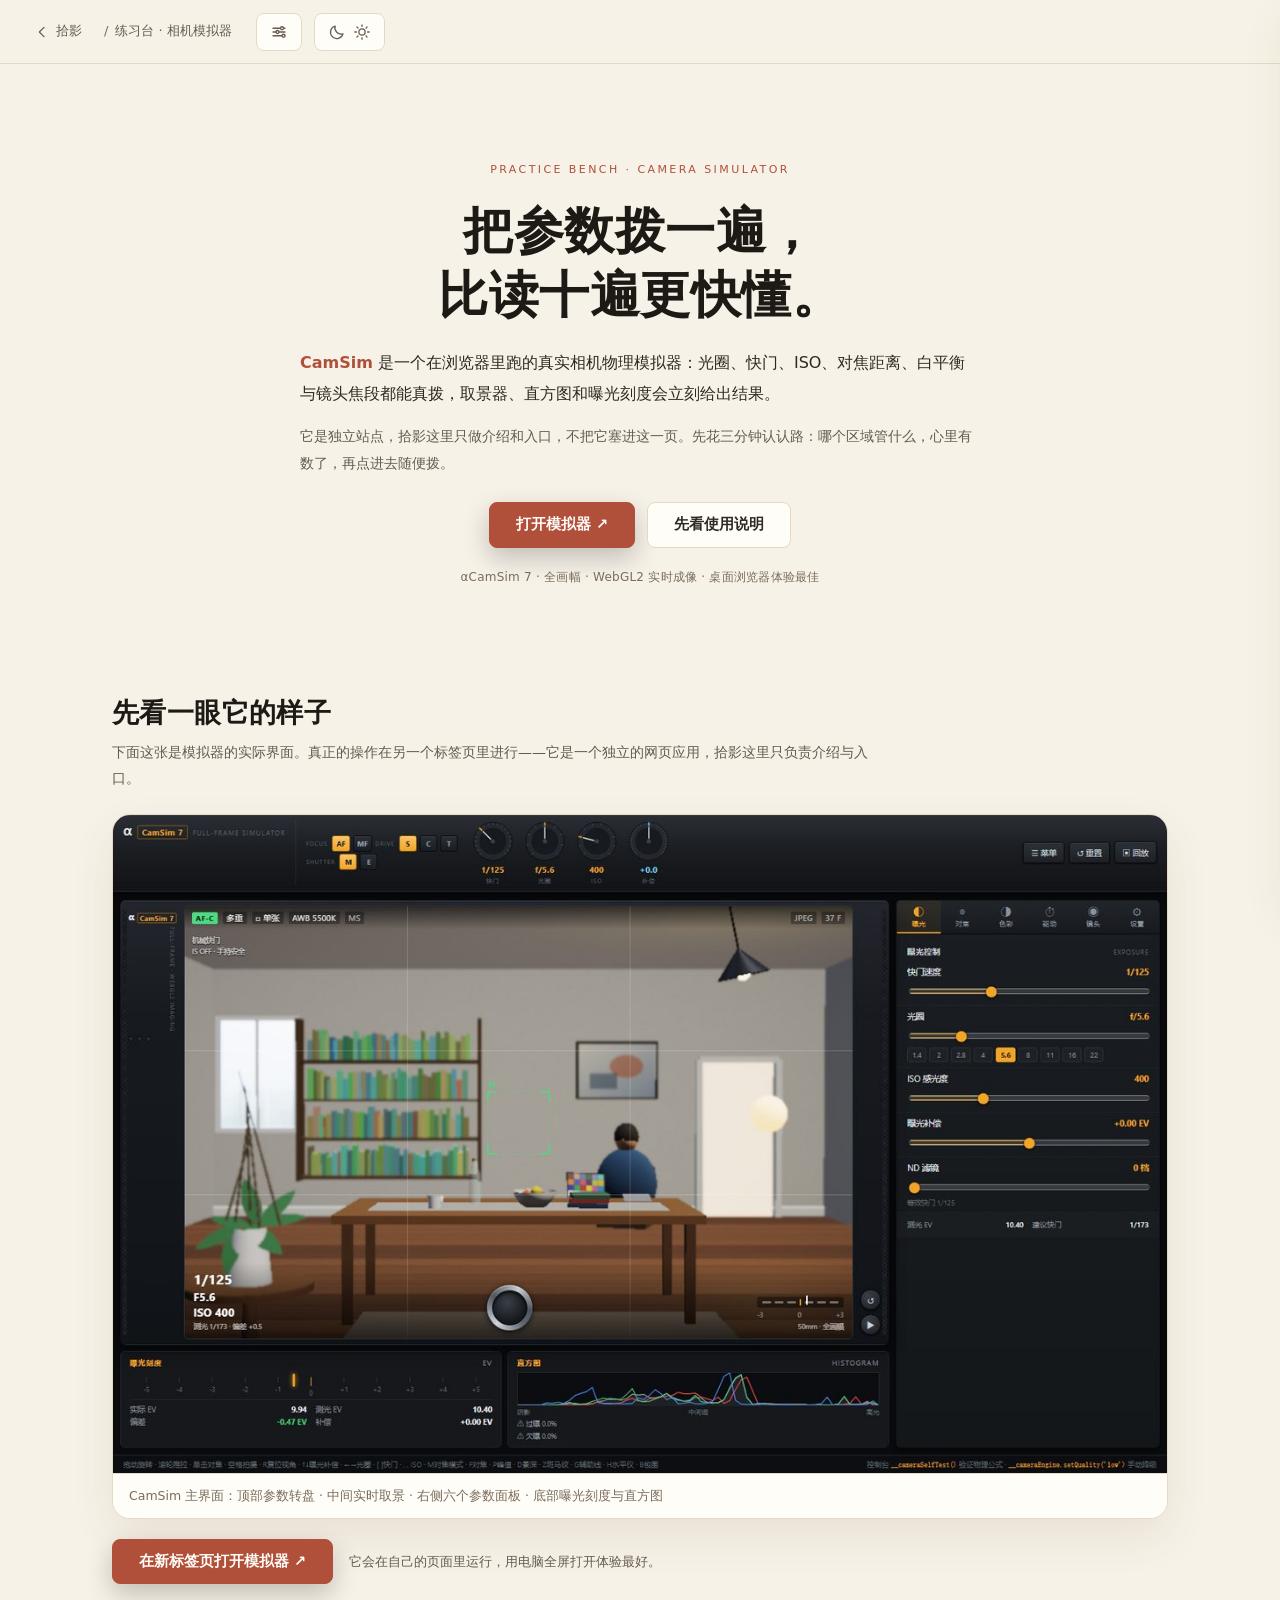
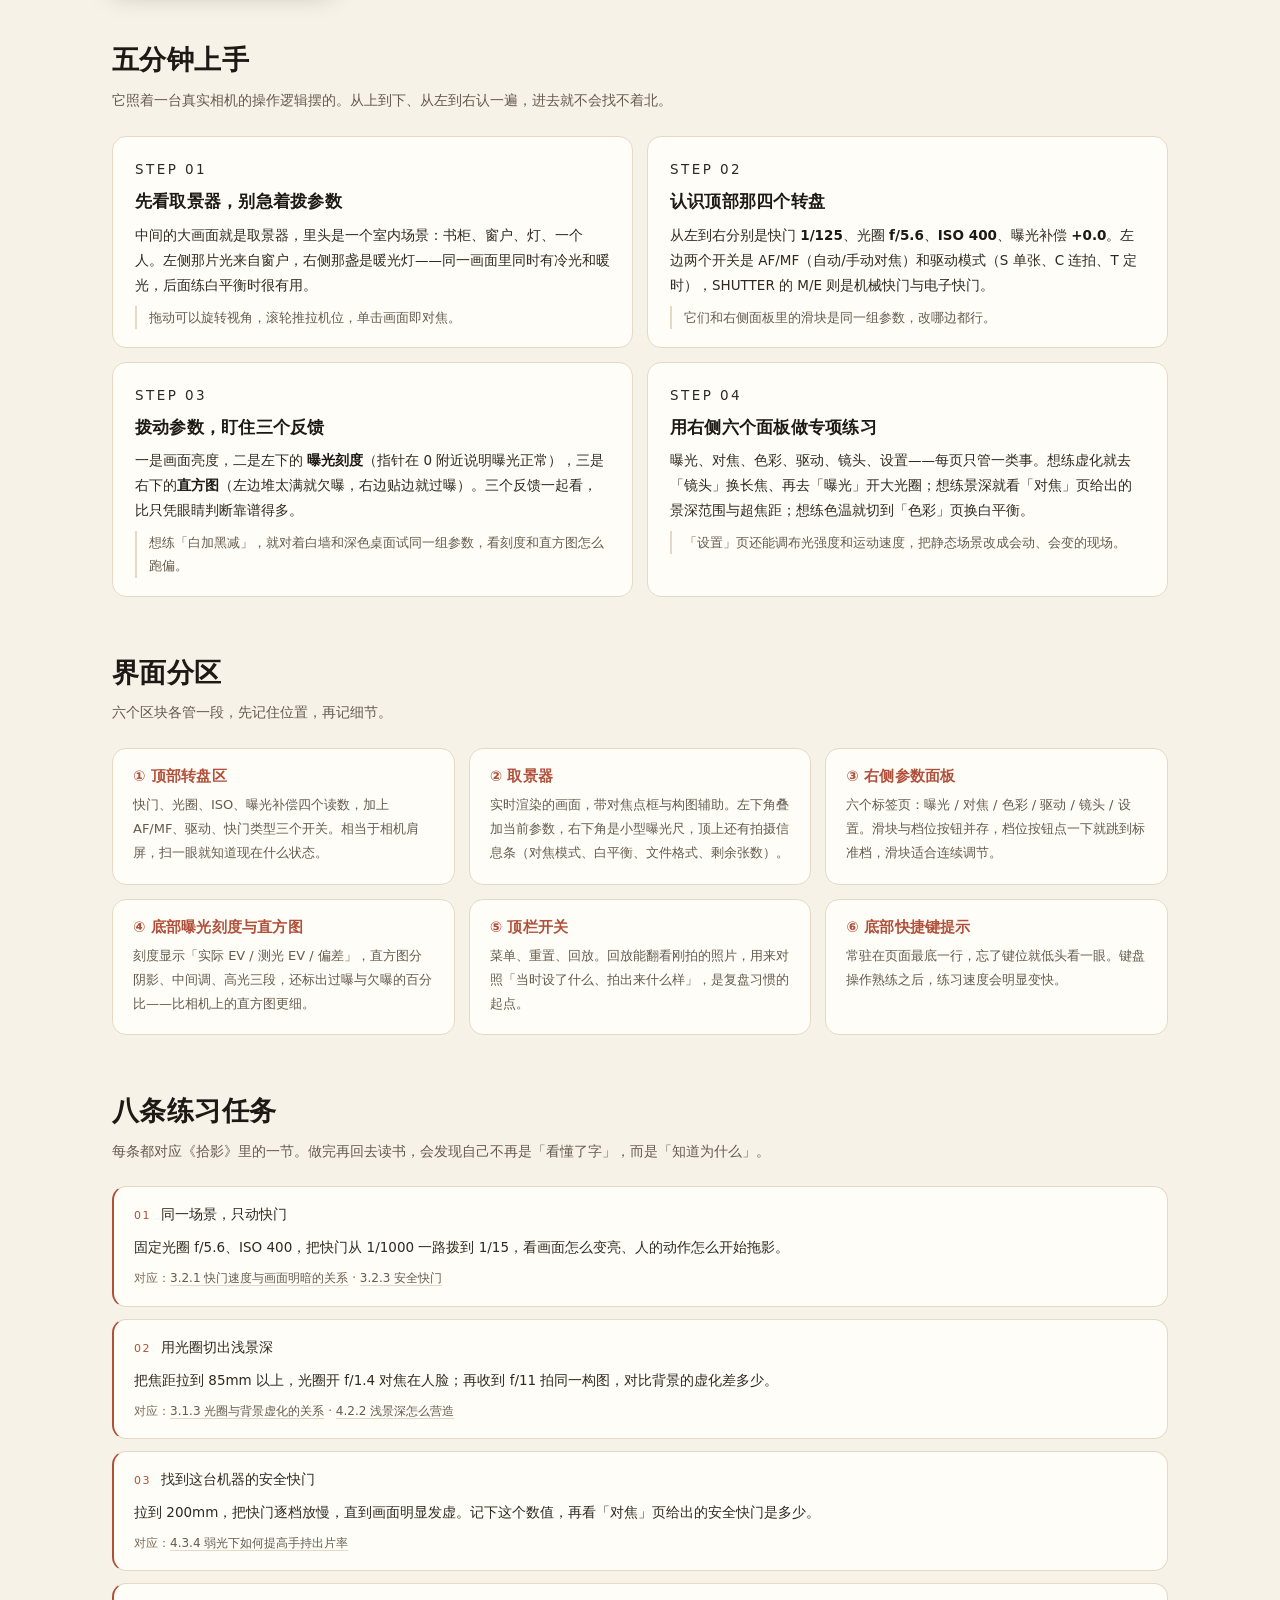
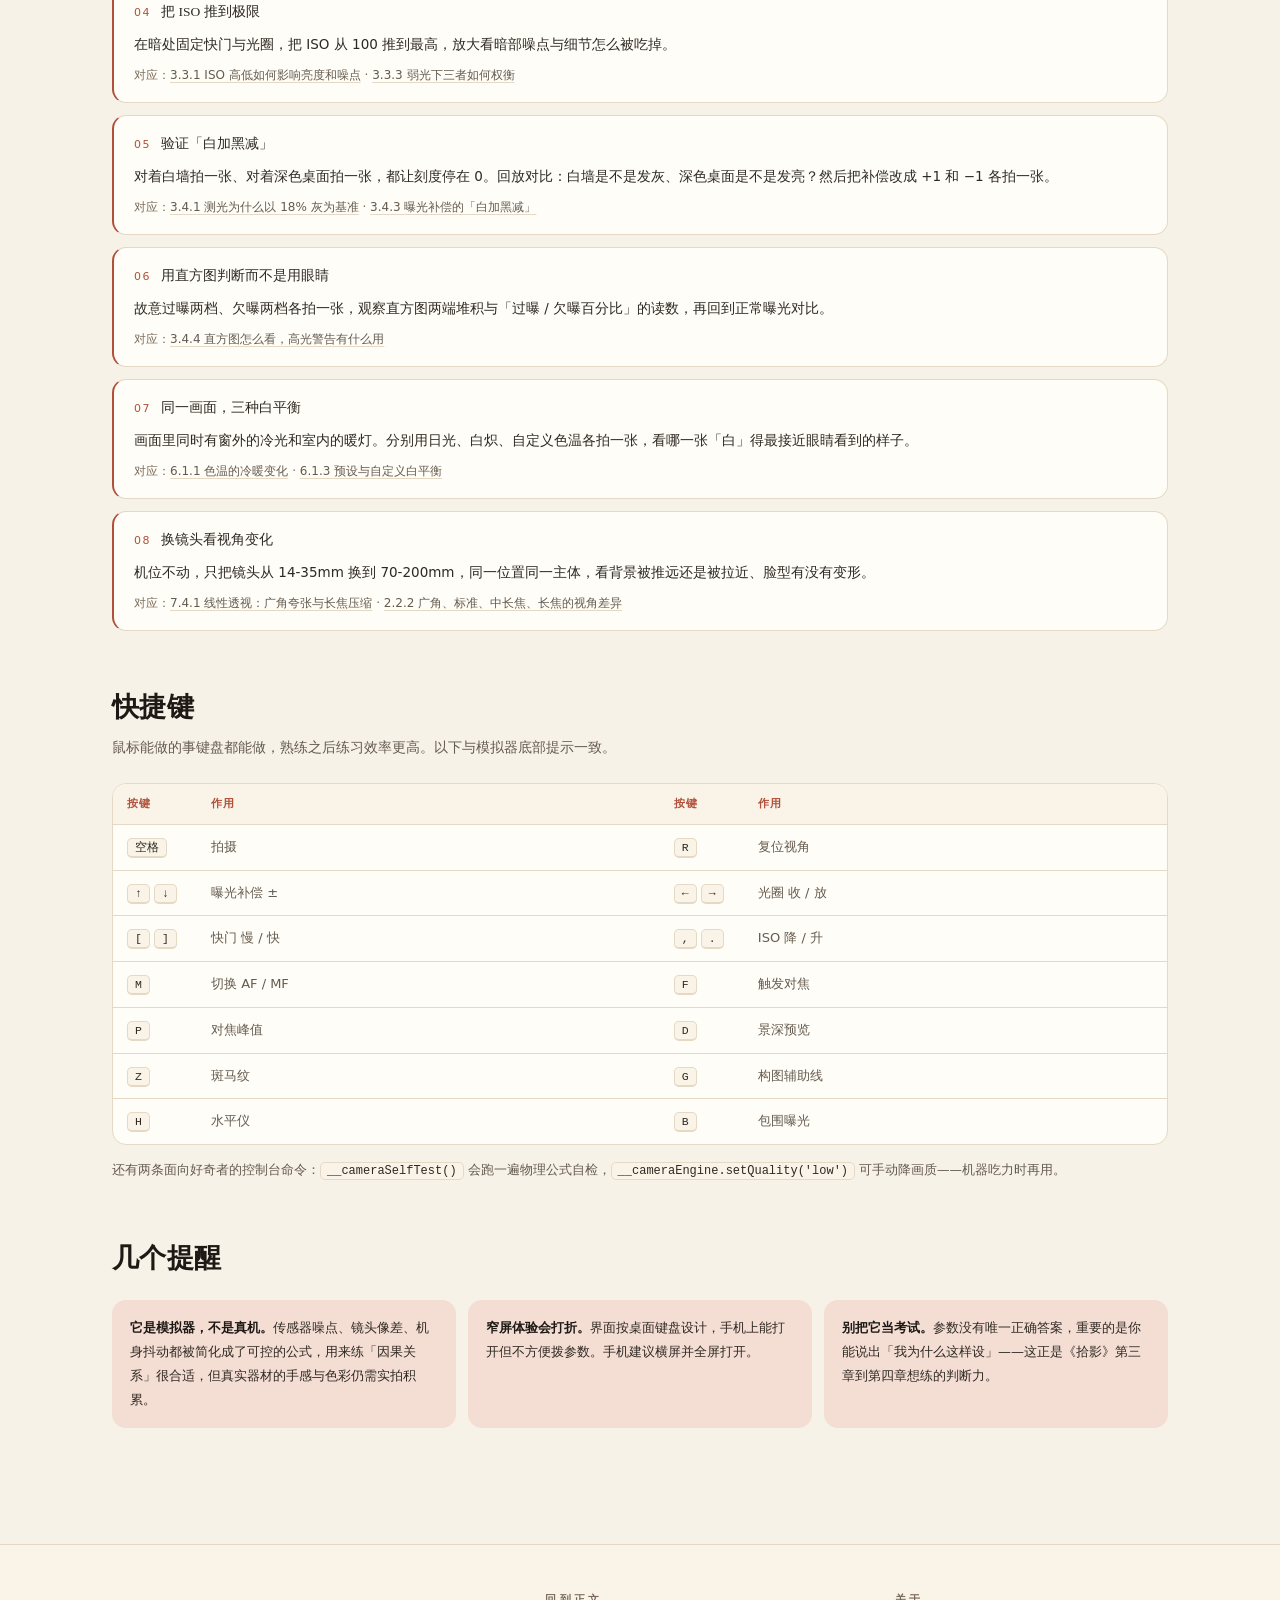
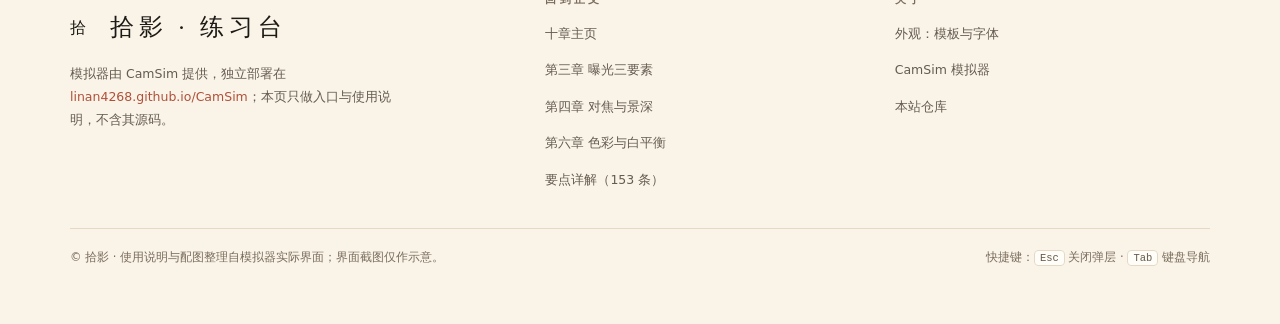
==== commit eff92d79: "refactor: 第十一章案例并入第一章 1.4–1.9（章数 11→10，43 节 153 条不变）" ====
--- a/camsim.html
+++ b/camsim.html
@@ -850,6 +850,7 @@
 .item.case-item{padding:0;overflow:hidden}
 .case-item-body{display:grid;grid-template-columns:minmax(220px,38%) 1fr;gap:0}
 .case-item-body .work-fig{aspect-ratio:auto;height:100%;min-height:220px}
+.case-item-body .work-fig img{position:absolute;inset:0;width:100%;height:100%;object-fit:cover}
 .case-item-inner{padding:18px 20px 20px}
 .case-item-inner .work-by{margin-top:0}
 .case-item-inner .item-detail{display:inline-block;margin-right:14px}
@@ -1262,7 +1263,7 @@
       <div class="foot-col">
         <h4>回到正文</h4>
         <ul>
-          <li><a href="index.html">十一章主页</a></li>
+          <li><a href="index.html">十章主页</a></li>
           <li><a href="index.html#ch3">第三章 曝光三要素</a></li>
           <li><a href="index.html#ch4">第四章 对焦与景深</a></li>
           <li><a href="index.html#ch6">第六章 色彩与白平衡</a></li>
@@ -1397,7 +1398,7 @@
   }
 })();
 
-var PHOTOS={"hero":{"id":29734980,"src":"https://images.pexels.com/photos/29734980/pexels-photo-29734980.jpeg?auto=compress&cs=tinysrgb&w=1400","srcset":"https://images.pexels.com/photos/29734980/pexels-photo-29734980.jpeg?auto=compress&cs=tinysrgb&w=640 640w, https://images.pexels.com/photos/29734980/pexels-photo-29734980.jpeg?auto=compress&cs=tinysrgb&w=1400 1400w","page":"https://www.pexels.com/photo/sunrise-over-matterhorn-and-reflective-lake-29734980/","ph":"Ilia Bronskiy","alt":"马特洪峰日出，雪面与暗部反差极大","item":"8-2-5","label":"Pexels · 日出山野"},"ch1":{"id":14030654,"src":"https://images.pexels.com/photos/14030654/pexels-photo-14030654.jpeg?auto=compress&cs=tinysrgb&w=1400","srcset":"https://images.pexels.com/photos/14030654/pexels-photo-14030654.jpeg?auto=compress&cs=tinysrgb&w=640 640w, https://images.pexels.com/photos/14030654/pexels-photo-14030654.jpeg?auto=compress&cs=tinysrgb&w=1400 1400w","page":"https://www.pexels.com/photo/rays-of-sunlight-passing-through-forest-trees-14030654/","ph":"Vladimir Srajber","alt":"阳光从树林间斜射下来，一道道光柱落在满地落叶上","item":"1-1-1","cap":"光先穿过树，再落进画面——摄影，从看见光开始。","label":"Pexels · 森林光线"},"ch2":{"id":1585373,"src":"https://images.pexels.com/photos/1585373/pexels-photo-1585373.jpeg?auto=compress&cs=tinysrgb&w=1400","srcset":"https://images.pexels.com/photos/1585373/pexels-photo-1585373.jpeg?auto=compress&cs=tinysrgb&w=640 640w, https://images.pexels.com/photos/1585373/pexels-photo-1585373.jpeg?auto=compress&cs=tinysrgb&w=1400 1400w","page":"https://www.pexels.com/photo/photo-of-canon-dslr-camera-on-table-1585373/","ph":"Francesco Paggiaro","alt":"桌面上的数码单反，机背屏幕与按钮一览无余","item":"2-1-3","cap":"机身、镜头、卡口：认识装备，是为了少被参数牵着走。","label":"Pexels · 单反相机"},"ch3":{"id":14900949,"src":"https://images.pexels.com/photos/14900949/pexels-photo-14900949.jpeg?auto=compress&cs=tinysrgb&w=1400","srcset":"https://images.pexels.com/photos/14900949/pexels-photo-14900949.jpeg?auto=compress&cs=tinysrgb&w=640 640w, https://images.pexels.com/photos/14900949/pexels-photo-14900949.jpeg?auto=compress&cs=tinysrgb&w=1400 1400w","page":"https://www.pexels.com/photo/long-exposure-of-a-splashing-waterfall-14900949/","ph":"Sheng-lu Wu","alt":"飞溅的水花在慢门下被拉成连续的线条","item":"3-2-2","cap":"光圈、快门、ISO 是三道闸门，先弄懂它们如何互相牵制。","label":"Pexels · 慢门水流"},"ch4":{"id":10047793,"src":"https://images.pexels.com/photos/10047793/pexels-photo-10047793.jpeg?auto=compress&cs=tinysrgb&w=1400","srcset":"https://images.pexels.com/photos/10047793/pexels-photo-10047793.jpeg?auto=compress&cs=tinysrgb&w=640 640w, https://images.pexels.com/photos/10047793/pexels-photo-10047793.jpeg?auto=compress&cs=tinysrgb&w=1400 1400w","page":"https://www.pexels.com/photo/green-leaf-in-shallow-focus-10047793/","ph":"Pexels","alt":"一片绿叶清清楚楚，背景虚成一片绿色","item":"4-2-1","cap":"清楚不是「对准了」三个字，它由对焦、景深与稳定共同决定。","label":"Pexels · 浅景深"},"ch5":{"id":27873253,"src":"https://images.pexels.com/photos/27873253/pexels-photo-27873253.jpeg?auto=compress&cs=tinysrgb&w=1400","srcset":"https://images.pexels.com/photos/27873253/pexels-photo-27873253.jpeg?auto=compress&cs=tinysrgb&w=640 640w, https://images.pexels.com/photos/27873253/pexels-photo-27873253.jpeg?auto=compress&cs=tinysrgb&w=1400 1400w","page":"https://www.pexels.com/photo/an-empty-room-with-sunlight-coming-through-the-window-27873253/","ph":"Francesco Ungaro","alt":"空房间里，阳光从窗户斜照到地板上","item":"5-2-1","cap":"同一个地方，换一个时间，就是另一张照片。","label":"Pexels · 窗边光线"},"ch6":{"id":1048283,"src":"https://images.pexels.com/photos/1048283/pexels-photo-1048283.jpeg?auto=compress&cs=tinysrgb&w=1400","srcset":"https://images.pexels.com/photos/1048283/pexels-photo-1048283.jpeg?auto=compress&cs=tinysrgb&w=640 640w, https://images.pexels.com/photos/1048283/pexels-photo-1048283.jpeg?auto=compress&cs=tinysrgb&w=1400 1400w","page":"https://www.pexels.com/photo/orange-and-blue-skies-during-sunset-1048283/","ph":"Lisa from Pexels","alt":"日落时橘红与蓝色的天空各占一半","item":"6-1-1","cap":"颜色是画面的性格：冷暖一旦定下，情绪就定了大半。","label":"Pexels · 黄昏天空"},"ch7":{"id":27778745,"src":"https://images.pexels.com/photos/27778745/pexels-photo-27778745.jpeg?auto=compress&cs=tinysrgb&w=1400","srcset":"https://images.pexels.com/photos/27778745/pexels-photo-27778745.jpeg?auto=compress&cs=tinysrgb&w=640 640w, https://images.pexels.com/photos/27778745/pexels-photo-27778745.jpeg?auto=compress&cs=tinysrgb&w=1400 1400w","page":"https://www.pexels.com/photo/leading-line-rule-of-thirds-in-photography-27778745/","ph":"Faysal Khan","alt":"公路的引导线落在三分线上，远处是地平线","item":"7-3-1","cap":"把世界整理成一幅画：先建立秩序，再考虑打破它。","label":"Pexels · 引导线构图"},"ch8":{"id":36116894,"src":"https://images.pexels.com/photos/36116894/pexels-photo-36116894.jpeg?auto=compress&cs=tinysrgb&w=1400","srcset":"https://images.pexels.com/photos/36116894/pexels-photo-36116894.jpeg?auto=compress&cs=tinysrgb&w=640 640w, https://images.pexels.com/photos/36116894/pexels-photo-36116894.jpeg?auto=compress&cs=tinysrgb&w=1400 1400w","page":"https://www.pexels.com/photo/golden-hour-outdoor-portrait-of-a-woman-36116894/","ph":"Alef Morais","alt":"黄金时刻的户外人像，背景被压缩得很近","item":"8-1-1","cap":"题材各有脾气：先认出它，再决定怎么拍。","label":"Pexels · 黄金时刻"},"ch9":{"id":12110342,"src":"https://images.pexels.com/photos/12110342/pexels-photo-12110342.jpeg?auto=compress&cs=tinysrgb&w=1400","srcset":"https://images.pexels.com/photos/12110342/pexels-photo-12110342.jpeg?auto=compress&cs=tinysrgb&w=640 640w, https://images.pexels.com/photos/12110342/pexels-photo-12110342.jpeg?auto=compress&cs=tinysrgb&w=1400 1400w","page":"https://www.pexels.com/photo/light-trails-on-a-highway-12110342/","ph":"Renan Rezende","alt":"高速公路上的车灯拉成长长的光轨","item":"9-1-1","cap":"把时间画进画面，是特殊技法最迷人的部分。","label":"Pexels · 光轨长曝"},"ch10":{"id":21338020,"src":"https://images.pexels.com/photos/21338020/pexels-photo-21338020.jpeg?auto=compress&cs=tinysrgb&w=1400","srcset":"https://images.pexels.com/photos/21338020/pexels-photo-21338020.jpeg?auto=compress&cs=tinysrgb&w=640 640w, https://images.pexels.com/photos/21338020/pexels-photo-21338020.jpeg?auto=compress&cs=tinysrgb&w=1400 1400w","page":"https://www.pexels.com/photo/man-with-a-camera-on-a-tripod-filming-the-sunset-21338020/","ph":"Amar Preciado","alt":"三脚架上的相机对着日落，光线方向需要再确认","item":"10-3-2","cap":"拍之前先看光、看路、看人——现场判断比器材更先到。","label":"Pexels · 现场判断"},"portrait":{"id":36116894,"src":"https://images.pexels.com/photos/36116894/pexels-photo-36116894.jpeg?auto=compress&cs=tinysrgb&w=1400","srcset":"https://images.pexels.com/photos/36116894/pexels-photo-36116894.jpeg?auto=compress&cs=tinysrgb&w=640 640w, https://images.pexels.com/photos/36116894/pexels-photo-36116894.jpeg?auto=compress&cs=tinysrgb&w=1400 1400w","page":"https://www.pexels.com/photo/golden-hour-outdoor-portrait-of-a-woman-36116894/","ph":"Alef Morais","alt":"黄金时刻的户外人像，背景被压缩得很近","item":"8-1-1","cap":"人像先解决「人在哪里、被什么光照着」，再谈焦段与虚化。","label":"Pexels · 黄金时刻人像"},"landscape":{"id":29734980,"src":"https://images.pexels.com/photos/29734980/pexels-photo-29734980.jpeg?auto=compress&cs=tinysrgb&w=1400","srcset":"https://images.pexels.com/photos/29734980/pexels-photo-29734980.jpeg?auto=compress&cs=tinysrgb&w=640 640w, https://images.pexels.com/photos/29734980/pexels-photo-29734980.jpeg?auto=compress&cs=tinysrgb&w=1400 1400w","page":"https://www.pexels.com/photo/sunrise-over-matterhorn-and-reflective-lake-29734980/","ph":"Ilia Bronskiy","alt":"马特洪峰日出，雪面与暗部反差极大","item":"8-2-5","cap":"风光的时间成本占一半：等对光线，比换镜头更有效。","label":"Pexels · 山峦日出"},"motion":{"id":32655130,"src":"https://images.pexels.com/photos/32655130/pexels-photo-32655130.jpeg?auto=compress&cs=tinysrgb&w=1400","srcset":"https://images.pexels.com/photos/32655130/pexels-photo-32655130.jpeg?auto=compress&cs=tinysrgb&w=640 640w, https://images.pexels.com/photos/32655130/pexels-photo-32655130.jpeg?auto=compress&cs=tinysrgb&w=1400 1400w","page":"https://www.pexels.com/photo/motion-blur-of-athlete-running-at-sports-field-32655130/","ph":"Peter Platou","alt":"跑道上冲刺的运动员，动作被高速快门定住","item":"8-3-1","cap":"动态题材考的是预判：快门速度决定凝固还是流动。","label":"Pexels · 跑道冲刺"},"food":{"id":31302045,"src":"https://images.pexels.com/photos/31302045/pexels-photo-31302045.jpeg?auto=compress&cs=tinysrgb&w=1400","srcset":"https://images.pexels.com/photos/31302045/pexels-photo-31302045.jpeg?auto=compress&cs=tinysrgb&w=640 640w, https://images.pexels.com/photos/31302045/pexels-photo-31302045.jpeg?auto=compress&cs=tinysrgb&w=1400 1400w","page":"https://www.pexels.com/photo/elegant-japanese-sushi-arrangement-with-soy-sauce-31302045/","ph":"Layanne Aguiar","alt":"寿司的侧光让米饭与鱼肉的质感分开","item":"8-4-2","cap":"静物与美食：光比与背景干净度，往往比器材更决定成败。","label":"Pexels · 寿司静物"},"night":{"id":39072409,"src":"https://images.pexels.com/photos/39072409/pexels-photo-39072409.jpeg?auto=compress&cs=tinysrgb&w=1400","srcset":"https://images.pexels.com/photos/39072409/pexels-photo-39072409.jpeg?auto=compress&cs=tinysrgb&w=640 640w, https://images.pexels.com/photos/39072409/pexels-photo-39072409.jpeg?auto=compress&cs=tinysrgb&w=1400 1400w","page":"https://www.pexels.com/photo/night-sky-over-city-with-milky-way-and-river-39072409/","ph":"Zeynep Sude Emek","alt":"银河横在河面上方，前景是城市的灯","item":"8-5-4","cap":"弱光先求「稳」再求「亮」：三脚架与长曝光是地基。","label":"Pexels · 银河夜空"},"theme.paper":{"id":38921470,"src":"https://images.pexels.com/photos/38921470/pexels-photo-38921470.jpeg?auto=compress&cs=tinysrgb&w=1400","srcset":"https://images.pexels.com/photos/38921470/pexels-photo-38921470.jpeg?auto=compress&cs=tinysrgb&w=640 640w, https://images.pexels.com/photos/38921470/pexels-photo-38921470.jpeg?auto=compress&cs=tinysrgb&w=1400 1400w","page":"https://www.pexels.com/photo/sunlit-forest-with-light-rays-through-trees-38921470/","ph":"Sevde Altintas","alt":"清晨的树林里，光线穿过枝叶散成放射状的光束","item":"1-1-2"},"theme.cinema":{"id":14458031,"src":"https://images.pexels.com/photos/14458031/pexels-photo-14458031.jpeg?auto=compress&cs=tinysrgb&w=1400","srcset":"https://images.pexels.com/photos/14458031/pexels-photo-14458031.jpeg?auto=compress&cs=tinysrgb&w=640 640w, https://images.pexels.com/photos/14458031/pexels-photo-14458031.jpeg?auto=compress&cs=tinysrgb&w=1400 1400w","page":"https://www.pexels.com/photo/grainy-photo-of-woman-walking-through-busy-street-at-night-14458031/","ph":"Zeeshaan Shabbir","alt":"夜色街道上的人影，暗部有明显的颗粒感","item":"3-3-1"},"theme.grid":{"id":19376404,"src":"https://images.pexels.com/photos/19376404/pexels-photo-19376404.jpeg?auto=compress&cs=tinysrgb&w=1400","srcset":"https://images.pexels.com/photos/19376404/pexels-photo-19376404.jpeg?auto=compress&cs=tinysrgb&w=640 640w, https://images.pexels.com/photos/19376404/pexels-photo-19376404.jpeg?auto=compress&cs=tinysrgb&w=1400 1400w","page":"https://www.pexels.com/photo/reflection-of-a-building-in-a-modern-glass-facade-19376404/","ph":"Joao Saplak","alt":"玻璃幕墙里对称倒映的建筑","item":"7-3-2"},"theme.ink":{"id":29931738,"src":"https://images.pexels.com/photos/29931738/pexels-photo-29931738.jpeg?auto=compress&cs=tinysrgb&w=1400","srcset":"https://images.pexels.com/photos/29931738/pexels-photo-29931738.jpeg?auto=compress&cs=tinysrgb&w=640 640w, https://images.pexels.com/photos/29931738/pexels-photo-29931738.jpeg?auto=compress&cs=tinysrgb&w=1400 1400w","page":"https://www.pexels.com/photo/minimalist-landscape-with-bare-trees-in-fog-29931738/","ph":"Mirza Muneeb","alt":"雾中几棵枯树，大片的空白压住整个画面","item":"7-1-1"},"theme.mono":{"id":39072409,"src":"https://images.pexels.com/photos/39072409/pexels-photo-39072409.jpeg?auto=compress&cs=tinysrgb&w=1400","srcset":"https://images.pexels.com/photos/39072409/pexels-photo-39072409.jpeg?auto=compress&cs=tinysrgb&w=640 640w, https://images.pexels.com/photos/39072409/pexels-photo-39072409.jpeg?auto=compress&cs=tinysrgb&w=1400 1400w","page":"https://www.pexels.com/photo/night-sky-over-city-with-milky-way-and-river-39072409/","ph":"Zeynep Sude Emek","alt":"银河横在河面上方，前景是城市的灯","item":"8-5-4"},"1-1-1":{"id":14030654,"src":"https://images.pexels.com/photos/14030654/pexels-photo-14030654.jpeg?auto=compress&cs=tinysrgb&w=1400","srcset":"https://images.pexels.com/photos/14030654/pexels-photo-14030654.jpeg?auto=compress&cs=tinysrgb&w=640 640w, https://images.pexels.com/photos/14030654/pexels-photo-14030654.jpeg?auto=compress&cs=tinysrgb&w=1400 1400w","page":"https://www.pexels.com/photo/rays-of-sunlight-passing-through-forest-trees-14030654/","ph":"Vladimir Srajber","alt":"阳光从树林间斜射下来，一道道光柱落在满地落叶上","item":"1-1-1"},"8-2-5":{"id":29734980,"src":"https://images.pexels.com/photos/29734980/pexels-photo-29734980.jpeg?auto=compress&cs=tinysrgb&w=1400","srcset":"https://images.pexels.com/photos/29734980/pexels-photo-29734980.jpeg?auto=compress&cs=tinysrgb&w=640 640w, https://images.pexels.com/photos/29734980/pexels-photo-29734980.jpeg?auto=compress&cs=tinysrgb&w=1400 1400w","page":"https://www.pexels.com/photo/sunrise-over-matterhorn-and-reflective-lake-29734980/","ph":"Ilia Bronskiy","alt":"马特洪峰日出，雪面与暗部反差极大","item":"8-2-5"},"6-1-1":{"id":1048283,"src":"https://images.pexels.com/photos/1048283/pexels-photo-1048283.jpeg?auto=compress&cs=tinysrgb&w=1400","srcset":"https://images.pexels.com/photos/1048283/pexels-photo-1048283.jpeg?auto=compress&cs=tinysrgb&w=640 640w, https://images.pexels.com/photos/1048283/pexels-photo-1048283.jpeg?auto=compress&cs=tinysrgb&w=1400 1400w","page":"https://www.pexels.com/photo/orange-and-blue-skies-during-sunset-1048283/","ph":"Lisa from Pexels","alt":"日落时橘红与蓝色的天空各占一半","item":"6-1-1"},"5-1-3":{"id":38068291,"src":"https://images.pexels.com/photos/38068291/pexels-photo-38068291.jpeg?auto=compress&cs=tinysrgb&w=1400","srcset":"https://images.pexels.com/photos/38068291/pexels-photo-38068291.jpeg?auto=compress&cs=tinysrgb&w=640 640w, https://images.pexels.com/photos/38068291/pexels-photo-38068291.jpeg?auto=compress&cs=tinysrgb&w=1400 1400w","page":"https://www.pexels.com/photo/dramatic-portrait-with-window-blind-shadows-38068291/","ph":"Margo Evardson","alt":"百叶窗的影子落在脸上，明暗对比强烈","item":"5-1-3"},"8-1-1":{"id":36116894,"src":"https://images.pexels.com/photos/36116894/pexels-photo-36116894.jpeg?auto=compress&cs=tinysrgb&w=1400","srcset":"https://images.pexels.com/photos/36116894/pexels-photo-36116894.jpeg?auto=compress&cs=tinysrgb&w=640 640w, https://images.pexels.com/photos/36116894/pexels-photo-36116894.jpeg?auto=compress&cs=tinysrgb&w=1400 1400w","page":"https://www.pexels.com/photo/golden-hour-outdoor-portrait-of-a-woman-36116894/","ph":"Alef Morais","alt":"黄金时刻的户外人像，背景被压缩得很近","item":"8-1-1"},"9-4-3":{"id":10864088,"src":"https://images.pexels.com/photos/10864088/pexels-photo-10864088.jpeg?auto=compress&cs=tinysrgb&w=1400","srcset":"https://images.pexels.com/photos/10864088/pexels-photo-10864088.jpeg?auto=compress&cs=tinysrgb&w=640 640w, https://images.pexels.com/photos/10864088/pexels-photo-10864088.jpeg?auto=compress&cs=tinysrgb&w=1400 1400w","page":"https://www.pexels.com/photo/woman-in-red-light-on-black-background-10864088/","ph":"Mikhail Konetski","alt":"红色灯光下的暗调人像，光影边缘很硬","item":"9-4-3"},"7-2-1":{"id":15131355,"src":"https://images.pexels.com/photos/15131355/pexels-photo-15131355.jpeg?auto=compress&cs=tinysrgb&w=1400","srcset":"https://images.pexels.com/photos/15131355/pexels-photo-15131355.jpeg?auto=compress&cs=tinysrgb&w=640 640w, https://images.pexels.com/photos/15131355/pexels-photo-15131355.jpeg?auto=compress&cs=tinysrgb&w=1400 1400w","page":"https://www.pexels.com/photo/drone-shot-of-city-street-15131355/","ph":"Diego F. Parra","alt":"无人机俯拍的城市街道，人物只剩几个小点","item":"7-2-1"},"7-3-2":{"id":19376404,"src":"https://images.pexels.com/photos/19376404/pexels-photo-19376404.jpeg?auto=compress&cs=tinysrgb&w=1400","srcset":"https://images.pexels.com/photos/19376404/pexels-photo-19376404.jpeg?auto=compress&cs=tinysrgb&w=640 640w, https://images.pexels.com/photos/19376404/pexels-photo-19376404.jpeg?auto=compress&cs=tinysrgb&w=1400 1400w","page":"https://www.pexels.com/photo/reflection-of-a-building-in-a-modern-glass-facade-19376404/","ph":"Joao Saplak","alt":"玻璃幕墙里对称倒映的建筑","item":"7-3-2"},"3-3-1":{"id":14458031,"src":"https://images.pexels.com/photos/14458031/pexels-photo-14458031.jpeg?auto=compress&cs=tinysrgb&w=1400","srcset":"https://images.pexels.com/photos/14458031/pexels-photo-14458031.jpeg?auto=compress&cs=tinysrgb&w=640 640w, https://images.pexels.com/photos/14458031/pexels-photo-14458031.jpeg?auto=compress&cs=tinysrgb&w=1400 1400w","page":"https://www.pexels.com/photo/grainy-photo-of-woman-walking-through-busy-street-at-night-14458031/","ph":"Zeeshaan Shabbir","alt":"夜色街道上的人影，暗部有明显的颗粒感","item":"3-3-1"},"8-4-2":{"id":31302045,"src":"https://images.pexels.com/photos/31302045/pexels-photo-31302045.jpeg?auto=compress&cs=tinysrgb&w=1400","srcset":"https://images.pexels.com/photos/31302045/pexels-photo-31302045.jpeg?auto=compress&cs=tinysrgb&w=640 640w, https://images.pexels.com/photos/31302045/pexels-photo-31302045.jpeg?auto=compress&cs=tinysrgb&w=1400 1400w","page":"https://www.pexels.com/photo/elegant-japanese-sushi-arrangement-with-soy-sauce-31302045/","ph":"Layanne Aguiar","alt":"寿司的侧光让米饭与鱼肉的质感分开","item":"8-4-2"},"4-2-2":{"id":40302938,"src":"https://images.pexels.com/photos/40302938/pexels-photo-40302938.jpeg?auto=compress&cs=tinysrgb&w=1400","srcset":"https://images.pexels.com/photos/40302938/pexels-photo-40302938.jpeg?auto=compress&cs=tinysrgb&w=640 640w, https://images.pexels.com/photos/40302938/pexels-photo-40302938.jpeg?auto=compress&cs=tinysrgb&w=1400 1400w","page":"https://www.pexels.com/photo/serene-bokeh-and-fern-leaves-in-natural-light-40302938/","ph":"Bao Minh","alt":"蕨叶在柔光里前后分明，背景化成柔和光斑","item":"4-2-2"},"8-4-1":{"id":6493571,"src":"https://images.pexels.com/photos/6493571/pexels-photo-6493571.jpeg?auto=compress&cs=tinysrgb&w=1400","srcset":"https://images.pexels.com/photos/6493571/pexels-photo-6493571.jpeg?auto=compress&cs=tinysrgb&w=640 640w, https://images.pexels.com/photos/6493571/pexels-photo-6493571.jpeg?auto=compress&cs=tinysrgb&w=1400 1400w","page":"https://www.pexels.com/photo/tasty-pizza-with-arugula-leaves-on-dark-background-6493571/","ph":"Piotr Arnoldes","alt":"深色背景上的披萨，俯拍视角把配料摆得很清楚","item":"8-4-1"},"9-1-1":{"id":12110342,"src":"https://images.pexels.com/photos/12110342/pexels-photo-12110342.jpeg?auto=compress&cs=tinysrgb&w=1400","srcset":"https://images.pexels.com/photos/12110342/pexels-photo-12110342.jpeg?auto=compress&cs=tinysrgb&w=640 640w, https://images.pexels.com/photos/12110342/pexels-photo-12110342.jpeg?auto=compress&cs=tinysrgb&w=1400 1400w","page":"https://www.pexels.com/photo/light-trails-on-a-highway-12110342/","ph":"Renan Rezende","alt":"高速公路上的车灯拉成长长的光轨","item":"9-1-1"},"8-5-4":{"id":39072409,"src":"https://images.pexels.com/photos/39072409/pexels-photo-39072409.jpeg?auto=compress&cs=tinysrgb&w=1400","srcset":"https://images.pexels.com/photos/39072409/pexels-photo-39072409.jpeg?auto=compress&cs=tinysrgb&w=640 640w, https://images.pexels.com/photos/39072409/pexels-photo-39072409.jpeg?auto=compress&cs=tinysrgb&w=1400 1400w","page":"https://www.pexels.com/photo/night-sky-over-city-with-milky-way-and-river-39072409/","ph":"Zeynep Sude Emek","alt":"银河横在河面上方，前景是城市的灯","item":"8-5-4"},"8-5-1":{"id":1719229,"src":"https://images.pexels.com/photos/1719229/pexels-photo-1719229.jpeg?auto=compress&cs=tinysrgb&w=1400","srcset":"https://images.pexels.com/photos/1719229/pexels-photo-1719229.jpeg?auto=compress&cs=tinysrgb&w=640 640w, https://images.pexels.com/photos/1719229/pexels-photo-1719229.jpeg?auto=compress&cs=tinysrgb&w=1400 1400w","page":"https://www.pexels.com/photo/landscape-photography-of-a-city-in-nighttime-1719229/","ph":"Rick Han","alt":"夜色里的城市天际线，暗部靠高 ISO 换亮度","item":"8-5-1"},"8-3-1":{"id":32655130,"src":"https://images.pexels.com/photos/32655130/pexels-photo-32655130.jpeg?auto=compress&cs=tinysrgb&w=1400","srcset":"https://images.pexels.com/photos/32655130/pexels-photo-32655130.jpeg?auto=compress&cs=tinysrgb&w=640 640w, https://images.pexels.com/photos/32655130/pexels-photo-32655130.jpeg?auto=compress&cs=tinysrgb&w=1400 1400w","page":"https://www.pexels.com/photo/motion-blur-of-athlete-running-at-sports-field-32655130/","ph":"Peter Platou","alt":"跑道上冲刺的运动员，动作被高速快门定住","item":"8-3-1"},"8-3-2":{"id":11606308,"src":"https://images.pexels.com/photos/11606308/pexels-photo-11606308.jpeg?auto=compress&cs=tinysrgb&w=1400","srcset":"https://images.pexels.com/photos/11606308/pexels-photo-11606308.jpeg?auto=compress&cs=tinysrgb&w=640 640w, https://images.pexels.com/photos/11606308/pexels-photo-11606308.jpeg?auto=compress&cs=tinysrgb&w=1400 1400w","page":"https://www.pexels.com/photo/long-exposure-of-person-running-11606308/","ph":"Levent Tatli","alt":"长曝光下奔跑的人变成一道流动的虚影","item":"8-3-2"},"8-3-3":{"id":12125324,"src":"https://images.pexels.com/photos/12125324/pexels-photo-12125324.jpeg?auto=compress&cs=tinysrgb&w=1400","srcset":"https://images.pexels.com/photos/12125324/pexels-photo-12125324.jpeg?auto=compress&cs=tinysrgb&w=640 640w, https://images.pexels.com/photos/12125324/pexels-photo-12125324.jpeg?auto=compress&cs=tinysrgb&w=1400 1400w","page":"https://www.pexels.com/photo/a-blurry-shot-of-a-man-running-12125324/","ph":"Nick Gosset","alt":"摇拍下的人影，主体尚清、背景被拉成横线","item":"8-3-3"},"11-1-1":{"id":14030654,"src":"https://images.pexels.com/photos/14030654/pexels-photo-14030654.jpeg?auto=compress&cs=tinysrgb&w=1400","srcset":"https://images.pexels.com/photos/14030654/pexels-photo-14030654.jpeg?auto=compress&cs=tinysrgb&w=640 640w, https://images.pexels.com/photos/14030654/pexels-photo-14030654.jpeg?auto=compress&cs=tinysrgb&w=1400 1400w","page":"https://www.pexels.com/photo/rays-of-sunlight-passing-through-forest-trees-14030654/","ph":"Vladimir Srajber","alt":"阳光从树林间斜射下来，一道道光柱落在满地落叶上","item":"1-1-1"},"11-1-2":{"id":29734980,"src":"https://images.pexels.com/photos/29734980/pexels-photo-29734980.jpeg?auto=compress&cs=tinysrgb&w=1400","srcset":"https://images.pexels.com/photos/29734980/pexels-photo-29734980.jpeg?auto=compress&cs=tinysrgb&w=640 640w, https://images.pexels.com/photos/29734980/pexels-photo-29734980.jpeg?auto=compress&cs=tinysrgb&w=1400 1400w","page":"https://www.pexels.com/photo/sunrise-over-matterhorn-and-reflective-lake-29734980/","ph":"Ilia Bronskiy","alt":"马特洪峰日出，雪面与暗部反差极大","item":"8-2-5"},"11-1-3":{"id":1048283,"src":"https://images.pexels.com/photos/1048283/pexels-photo-1048283.jpeg?auto=compress&cs=tinysrgb&w=1400","srcset":"https://images.pexels.com/photos/1048283/pexels-photo-1048283.jpeg?auto=compress&cs=tinysrgb&w=640 640w, https://images.pexels.com/photos/1048283/pexels-photo-1048283.jpeg?auto=compress&cs=tinysrgb&w=1400 1400w","page":"https://www.pexels.com/photo/orange-and-blue-skies-during-sunset-1048283/","ph":"Lisa from Pexels","alt":"日落时橘红与蓝色的天空各占一半","item":"6-1-1"},"11-2-1":{"id":38068291,"src":"https://images.pexels.com/photos/38068291/pexels-photo-38068291.jpeg?auto=compress&cs=tinysrgb&w=1400","srcset":"https://images.pexels.com/photos/38068291/pexels-photo-38068291.jpeg?auto=compress&cs=tinysrgb&w=640 640w, https://images.pexels.com/photos/38068291/pexels-photo-38068291.jpeg?auto=compress&cs=tinysrgb&w=1400 1400w","page":"https://www.pexels.com/photo/dramatic-portrait-with-window-blind-shadows-38068291/","ph":"Margo Evardson","alt":"百叶窗的影子落在脸上，明暗对比强烈","item":"5-1-3"},"11-2-2":{"id":36116894,"src":"https://images.pexels.com/photos/36116894/pexels-photo-36116894.jpeg?auto=compress&cs=tinysrgb&w=1400","srcset":"https://images.pexels.com/photos/36116894/pexels-photo-36116894.jpeg?auto=compress&cs=tinysrgb&w=640 640w, https://images.pexels.com/photos/36116894/pexels-photo-36116894.jpeg?auto=compress&cs=tinysrgb&w=1400 1400w","page":"https://www.pexels.com/photo/golden-hour-outdoor-portrait-of-a-woman-36116894/","ph":"Alef Morais","alt":"黄金时刻的户外人像，背景被压缩得很近","item":"8-1-1"},"11-2-3":{"id":10864088,"src":"https://images.pexels.com/photos/10864088/pexels-photo-10864088.jpeg?auto=compress&cs=tinysrgb&w=1400","srcset":"https://images.pexels.com/photos/10864088/pexels-photo-10864088.jpeg?auto=compress&cs=tinysrgb&w=640 640w, https://images.pexels.com/photos/10864088/pexels-photo-10864088.jpeg?auto=compress&cs=tinysrgb&w=1400 1400w","page":"https://www.pexels.com/photo/woman-in-red-light-on-black-background-10864088/","ph":"Mikhail Konetski","alt":"红色灯光下的暗调人像，光影边缘很硬","item":"9-4-3"},"11-3-1":{"id":15131355,"src":"https://images.pexels.com/photos/15131355/pexels-photo-15131355.jpeg?auto=compress&cs=tinysrgb&w=1400","srcset":"https://images.pexels.com/photos/15131355/pexels-photo-15131355.jpeg?auto=compress&cs=tinysrgb&w=640 640w, https://images.pexels.com/photos/15131355/pexels-photo-15131355.jpeg?auto=compress&cs=tinysrgb&w=1400 1400w","page":"https://www.pexels.com/photo/drone-shot-of-city-street-15131355/","ph":"Diego F. Parra","alt":"无人机俯拍的城市街道，人物只剩几个小点","item":"7-2-1"},"11-3-2":{"id":19376404,"src":"https://images.pexels.com/photos/19376404/pexels-photo-19376404.jpeg?auto=compress&cs=tinysrgb&w=1400","srcset":"https://images.pexels.com/photos/19376404/pexels-photo-19376404.jpeg?auto=compress&cs=tinysrgb&w=640 640w, https://images.pexels.com/photos/19376404/pexels-photo-19376404.jpeg?auto=compress&cs=tinysrgb&w=1400 1400w","page":"https://www.pexels.com/photo/reflection-of-a-building-in-a-modern-glass-facade-19376404/","ph":"Joao Saplak","alt":"玻璃幕墙里对称倒映的建筑","item":"7-3-2"},"11-3-3":{"id":14458031,"src":"https://images.pexels.com/photos/14458031/pexels-photo-14458031.jpeg?auto=compress&cs=tinysrgb&w=1400","srcset":"https://images.pexels.com/photos/14458031/pexels-photo-14458031.jpeg?auto=compress&cs=tinysrgb&w=640 640w, https://images.pexels.com/photos/14458031/pexels-photo-14458031.jpeg?auto=compress&cs=tinysrgb&w=1400 1400w","page":"https://www.pexels.com/photo/grainy-photo-of-woman-walking-through-busy-street-at-night-14458031/","ph":"Zeeshaan Shabbir","alt":"夜色街道上的人影，暗部有明显的颗粒感","item":"3-3-1"},"11-4-1":{"id":31302045,"src":"https://images.pexels.com/photos/31302045/pexels-photo-31302045.jpeg?auto=compress&cs=tinysrgb&w=1400","srcset":"https://images.pexels.com/photos/31302045/pexels-photo-31302045.jpeg?auto=compress&cs=tinysrgb&w=640 640w, https://images.pexels.com/photos/31302045/pexels-photo-31302045.jpeg?auto=compress&cs=tinysrgb&w=1400 1400w","page":"https://www.pexels.com/photo/elegant-japanese-sushi-arrangement-with-soy-sauce-31302045/","ph":"Layanne Aguiar","alt":"寿司的侧光让米饭与鱼肉的质感分开","item":"8-4-2"},"11-4-2":{"id":40302938,"src":"https://images.pexels.com/photos/40302938/pexels-photo-40302938.jpeg?auto=compress&cs=tinysrgb&w=1400","srcset":"https://images.pexels.com/photos/40302938/pexels-photo-40302938.jpeg?auto=compress&cs=tinysrgb&w=640 640w, https://images.pexels.com/photos/40302938/pexels-photo-40302938.jpeg?auto=compress&cs=tinysrgb&w=1400 1400w","page":"https://www.pexels.com/photo/serene-bokeh-and-fern-leaves-in-natural-light-40302938/","ph":"Bao Minh","alt":"蕨叶在柔光里前后分明，背景化成柔和光斑","item":"4-2-2"},"11-4-3":{"id":6493571,"src":"https://images.pexels.com/photos/6493571/pexels-photo-6493571.jpeg?auto=compress&cs=tinysrgb&w=1400","srcset":"https://images.pexels.com/photos/6493571/pexels-photo-6493571.jpeg?auto=compress&cs=tinysrgb&w=640 640w, https://images.pexels.com/photos/6493571/pexels-photo-6493571.jpeg?auto=compress&cs=tinysrgb&w=1400 1400w","page":"https://www.pexels.com/photo/tasty-pizza-with-arugula-leaves-on-dark-background-6493571/","ph":"Piotr Arnoldes","alt":"深色背景上的披萨，俯拍视角把配料摆得很清楚","item":"8-4-1"},"11-5-1":{"id":12110342,"src":"https://images.pexels.com/photos/12110342/pexels-photo-12110342.jpeg?auto=compress&cs=tinysrgb&w=1400","srcset":"https://images.pexels.com/photos/12110342/pexels-photo-12110342.jpeg?auto=compress&cs=tinysrgb&w=640 640w, https://images.pexels.com/photos/12110342/pexels-photo-12110342.jpeg?auto=compress&cs=tinysrgb&w=1400 1400w","page":"https://www.pexels.com/photo/light-trails-on-a-highway-12110342/","ph":"Renan Rezende","alt":"高速公路上的车灯拉成长长的光轨","item":"9-1-1"},"11-5-2":{"id":39072409,"src":"https://images.pexels.com/photos/39072409/pexels-photo-39072409.jpeg?auto=compress&cs=tinysrgb&w=1400","srcset":"https://images.pexels.com/photos/39072409/pexels-photo-39072409.jpeg?auto=compress&cs=tinysrgb&w=640 640w, https://images.pexels.com/photos/39072409/pexels-photo-39072409.jpeg?auto=compress&cs=tinysrgb&w=1400 1400w","page":"https://www.pexels.com/photo/night-sky-over-city-with-milky-way-and-river-39072409/","ph":"Zeynep Sude Emek","alt":"银河横在河面上方，前景是城市的灯","item":"8-5-4"},"11-5-3":{"id":1719229,"src":"https://images.pexels.com/photos/1719229/pexels-photo-1719229.jpeg?auto=compress&cs=tinysrgb&w=1400","srcset":"https://images.pexels.com/photos/1719229/pexels-photo-1719229.jpeg?auto=compress&cs=tinysrgb&w=640 640w, https://images.pexels.com/photos/1719229/pexels-photo-1719229.jpeg?auto=compress&cs=tinysrgb&w=1400 1400w","page":"https://www.pexels.com/photo/landscape-photography-of-a-city-in-nighttime-1719229/","ph":"Rick Han","alt":"夜色里的城市天际线，暗部靠高 ISO 换亮度","item":"8-5-1"},"11-6-1":{"id":32655130,"src":"https://images.pexels.com/photos/32655130/pexels-photo-32655130.jpeg?auto=compress&cs=tinysrgb&w=1400","srcset":"https://images.pexels.com/photos/32655130/pexels-photo-32655130.jpeg?auto=compress&cs=tinysrgb&w=640 640w, https://images.pexels.com/photos/32655130/pexels-photo-32655130.jpeg?auto=compress&cs=tinysrgb&w=1400 1400w","page":"https://www.pexels.com/photo/motion-blur-of-athlete-running-at-sports-field-32655130/","ph":"Peter Platou","alt":"跑道上冲刺的运动员，动作被高速快门定住","item":"8-3-1"},"11-6-2":{"id":11606308,"src":"https://images.pexels.com/photos/11606308/pexels-photo-11606308.jpeg?auto=compress&cs=tinysrgb&w=1400","srcset":"https://images.pexels.com/photos/11606308/pexels-photo-11606308.jpeg?auto=compress&cs=tinysrgb&w=640 640w, https://images.pexels.com/photos/11606308/pexels-photo-11606308.jpeg?auto=compress&cs=tinysrgb&w=1400 1400w","page":"https://www.pexels.com/photo/long-exposure-of-person-running-11606308/","ph":"Levent Tatli","alt":"长曝光下奔跑的人变成一道流动的虚影","item":"8-3-2"},"11-6-3":{"id":12125324,"src":"https://images.pexels.com/photos/12125324/pexels-photo-12125324.jpeg?auto=compress&cs=tinysrgb&w=1400","srcset":"https://images.pexels.com/photos/12125324/pexels-photo-12125324.jpeg?auto=compress&cs=tinysrgb&w=640 640w, https://images.pexels.com/photos/12125324/pexels-photo-12125324.jpeg?auto=compress&cs=tinysrgb&w=1400 1400w","page":"https://www.pexels.com/photo/a-blurry-shot-of-a-man-running-12125324/","ph":"Nick Gosset","alt":"摇拍下的人影，主体尚清、背景被拉成横线","item":"8-3-3"}};
+var PHOTOS={"hero":{"id":29734980,"src":"https://images.pexels.com/photos/29734980/pexels-photo-29734980.jpeg?auto=compress&cs=tinysrgb&w=1400","srcset":"https://images.pexels.com/photos/29734980/pexels-photo-29734980.jpeg?auto=compress&cs=tinysrgb&w=640 640w, https://images.pexels.com/photos/29734980/pexels-photo-29734980.jpeg?auto=compress&cs=tinysrgb&w=1400 1400w","page":"https://www.pexels.com/photo/sunrise-over-matterhorn-and-reflective-lake-29734980/","ph":"Ilia Bronskiy","alt":"马特洪峰日出，雪面与暗部反差极大","item":"8-2-5","label":"Pexels · 日出山野"},"ch1":{"id":14030654,"src":"https://images.pexels.com/photos/14030654/pexels-photo-14030654.jpeg?auto=compress&cs=tinysrgb&w=1400","srcset":"https://images.pexels.com/photos/14030654/pexels-photo-14030654.jpeg?auto=compress&cs=tinysrgb&w=640 640w, https://images.pexels.com/photos/14030654/pexels-photo-14030654.jpeg?auto=compress&cs=tinysrgb&w=1400 1400w","page":"https://www.pexels.com/photo/rays-of-sunlight-passing-through-forest-trees-14030654/","ph":"Vladimir Srajber","alt":"阳光从树林间斜射下来，一道道光柱落在满地落叶上","item":"1-1-1","cap":"光先穿过树，再落进画面——摄影，从看见光开始。","label":"Pexels · 森林光线"},"ch2":{"id":1585373,"src":"https://images.pexels.com/photos/1585373/pexels-photo-1585373.jpeg?auto=compress&cs=tinysrgb&w=1400","srcset":"https://images.pexels.com/photos/1585373/pexels-photo-1585373.jpeg?auto=compress&cs=tinysrgb&w=640 640w, https://images.pexels.com/photos/1585373/pexels-photo-1585373.jpeg?auto=compress&cs=tinysrgb&w=1400 1400w","page":"https://www.pexels.com/photo/photo-of-canon-dslr-camera-on-table-1585373/","ph":"Francesco Paggiaro","alt":"桌面上的数码单反，机背屏幕与按钮一览无余","item":"2-1-3","cap":"机身、镜头、卡口：认识装备，是为了少被参数牵着走。","label":"Pexels · 单反相机"},"ch3":{"id":14900949,"src":"https://images.pexels.com/photos/14900949/pexels-photo-14900949.jpeg?auto=compress&cs=tinysrgb&w=1400","srcset":"https://images.pexels.com/photos/14900949/pexels-photo-14900949.jpeg?auto=compress&cs=tinysrgb&w=640 640w, https://images.pexels.com/photos/14900949/pexels-photo-14900949.jpeg?auto=compress&cs=tinysrgb&w=1400 1400w","page":"https://www.pexels.com/photo/long-exposure-of-a-splashing-waterfall-14900949/","ph":"Sheng-lu Wu","alt":"飞溅的水花在慢门下被拉成连续的线条","item":"3-2-2","cap":"光圈、快门、ISO 是三道闸门，先弄懂它们如何互相牵制。","label":"Pexels · 慢门水流"},"ch4":{"id":10047793,"src":"https://images.pexels.com/photos/10047793/pexels-photo-10047793.jpeg?auto=compress&cs=tinysrgb&w=1400","srcset":"https://images.pexels.com/photos/10047793/pexels-photo-10047793.jpeg?auto=compress&cs=tinysrgb&w=640 640w, https://images.pexels.com/photos/10047793/pexels-photo-10047793.jpeg?auto=compress&cs=tinysrgb&w=1400 1400w","page":"https://www.pexels.com/photo/green-leaf-in-shallow-focus-10047793/","ph":"Pexels","alt":"一片绿叶清清楚楚，背景虚成一片绿色","item":"4-2-1","cap":"清楚不是「对准了」三个字，它由对焦、景深与稳定共同决定。","label":"Pexels · 浅景深"},"ch5":{"id":27873253,"src":"https://images.pexels.com/photos/27873253/pexels-photo-27873253.jpeg?auto=compress&cs=tinysrgb&w=1400","srcset":"https://images.pexels.com/photos/27873253/pexels-photo-27873253.jpeg?auto=compress&cs=tinysrgb&w=640 640w, https://images.pexels.com/photos/27873253/pexels-photo-27873253.jpeg?auto=compress&cs=tinysrgb&w=1400 1400w","page":"https://www.pexels.com/photo/an-empty-room-with-sunlight-coming-through-the-window-27873253/","ph":"Francesco Ungaro","alt":"空房间里，阳光从窗户斜照到地板上","item":"5-2-1","cap":"同一个地方，换一个时间，就是另一张照片。","label":"Pexels · 窗边光线"},"ch6":{"id":1048283,"src":"https://images.pexels.com/photos/1048283/pexels-photo-1048283.jpeg?auto=compress&cs=tinysrgb&w=1400","srcset":"https://images.pexels.com/photos/1048283/pexels-photo-1048283.jpeg?auto=compress&cs=tinysrgb&w=640 640w, https://images.pexels.com/photos/1048283/pexels-photo-1048283.jpeg?auto=compress&cs=tinysrgb&w=1400 1400w","page":"https://www.pexels.com/photo/orange-and-blue-skies-during-sunset-1048283/","ph":"Lisa from Pexels","alt":"日落时橘红与蓝色的天空各占一半","item":"6-1-1","cap":"颜色是画面的性格：冷暖一旦定下，情绪就定了大半。","label":"Pexels · 黄昏天空"},"ch7":{"id":27778745,"src":"https://images.pexels.com/photos/27778745/pexels-photo-27778745.jpeg?auto=compress&cs=tinysrgb&w=1400","srcset":"https://images.pexels.com/photos/27778745/pexels-photo-27778745.jpeg?auto=compress&cs=tinysrgb&w=640 640w, https://images.pexels.com/photos/27778745/pexels-photo-27778745.jpeg?auto=compress&cs=tinysrgb&w=1400 1400w","page":"https://www.pexels.com/photo/leading-line-rule-of-thirds-in-photography-27778745/","ph":"Faysal Khan","alt":"公路的引导线落在三分线上，远处是地平线","item":"7-3-1","cap":"把世界整理成一幅画：先建立秩序，再考虑打破它。","label":"Pexels · 引导线构图"},"ch8":{"id":36116894,"src":"https://images.pexels.com/photos/36116894/pexels-photo-36116894.jpeg?auto=compress&cs=tinysrgb&w=1400","srcset":"https://images.pexels.com/photos/36116894/pexels-photo-36116894.jpeg?auto=compress&cs=tinysrgb&w=640 640w, https://images.pexels.com/photos/36116894/pexels-photo-36116894.jpeg?auto=compress&cs=tinysrgb&w=1400 1400w","page":"https://www.pexels.com/photo/golden-hour-outdoor-portrait-of-a-woman-36116894/","ph":"Alef Morais","alt":"黄金时刻的户外人像，背景被压缩得很近","item":"8-1-1","cap":"题材各有脾气：先认出它，再决定怎么拍。","label":"Pexels · 黄金时刻"},"ch9":{"id":12110342,"src":"https://images.pexels.com/photos/12110342/pexels-photo-12110342.jpeg?auto=compress&cs=tinysrgb&w=1400","srcset":"https://images.pexels.com/photos/12110342/pexels-photo-12110342.jpeg?auto=compress&cs=tinysrgb&w=640 640w, https://images.pexels.com/photos/12110342/pexels-photo-12110342.jpeg?auto=compress&cs=tinysrgb&w=1400 1400w","page":"https://www.pexels.com/photo/light-trails-on-a-highway-12110342/","ph":"Renan Rezende","alt":"高速公路上的车灯拉成长长的光轨","item":"9-1-1","cap":"把时间画进画面，是特殊技法最迷人的部分。","label":"Pexels · 光轨长曝"},"ch10":{"id":21338020,"src":"https://images.pexels.com/photos/21338020/pexels-photo-21338020.jpeg?auto=compress&cs=tinysrgb&w=1400","srcset":"https://images.pexels.com/photos/21338020/pexels-photo-21338020.jpeg?auto=compress&cs=tinysrgb&w=640 640w, https://images.pexels.com/photos/21338020/pexels-photo-21338020.jpeg?auto=compress&cs=tinysrgb&w=1400 1400w","page":"https://www.pexels.com/photo/man-with-a-camera-on-a-tripod-filming-the-sunset-21338020/","ph":"Amar Preciado","alt":"三脚架上的相机对着日落，光线方向需要再确认","item":"10-3-2","cap":"拍之前先看光、看路、看人——现场判断比器材更先到。","label":"Pexels · 现场判断"},"portrait":{"id":36116894,"src":"https://images.pexels.com/photos/36116894/pexels-photo-36116894.jpeg?auto=compress&cs=tinysrgb&w=1400","srcset":"https://images.pexels.com/photos/36116894/pexels-photo-36116894.jpeg?auto=compress&cs=tinysrgb&w=640 640w, https://images.pexels.com/photos/36116894/pexels-photo-36116894.jpeg?auto=compress&cs=tinysrgb&w=1400 1400w","page":"https://www.pexels.com/photo/golden-hour-outdoor-portrait-of-a-woman-36116894/","ph":"Alef Morais","alt":"黄金时刻的户外人像，背景被压缩得很近","item":"8-1-1","cap":"人像先解决「人在哪里、被什么光照着」，再谈焦段与虚化。","label":"Pexels · 黄金时刻人像"},"landscape":{"id":29734980,"src":"https://images.pexels.com/photos/29734980/pexels-photo-29734980.jpeg?auto=compress&cs=tinysrgb&w=1400","srcset":"https://images.pexels.com/photos/29734980/pexels-photo-29734980.jpeg?auto=compress&cs=tinysrgb&w=640 640w, https://images.pexels.com/photos/29734980/pexels-photo-29734980.jpeg?auto=compress&cs=tinysrgb&w=1400 1400w","page":"https://www.pexels.com/photo/sunrise-over-matterhorn-and-reflective-lake-29734980/","ph":"Ilia Bronskiy","alt":"马特洪峰日出，雪面与暗部反差极大","item":"8-2-5","cap":"风光的时间成本占一半：等对光线，比换镜头更有效。","label":"Pexels · 山峦日出"},"motion":{"id":32655130,"src":"https://images.pexels.com/photos/32655130/pexels-photo-32655130.jpeg?auto=compress&cs=tinysrgb&w=1400","srcset":"https://images.pexels.com/photos/32655130/pexels-photo-32655130.jpeg?auto=compress&cs=tinysrgb&w=640 640w, https://images.pexels.com/photos/32655130/pexels-photo-32655130.jpeg?auto=compress&cs=tinysrgb&w=1400 1400w","page":"https://www.pexels.com/photo/motion-blur-of-athlete-running-at-sports-field-32655130/","ph":"Peter Platou","alt":"跑道上冲刺的运动员，动作被高速快门定住","item":"8-3-1","cap":"动态题材考的是预判：快门速度决定凝固还是流动。","label":"Pexels · 跑道冲刺"},"food":{"id":31302045,"src":"https://images.pexels.com/photos/31302045/pexels-photo-31302045.jpeg?auto=compress&cs=tinysrgb&w=1400","srcset":"https://images.pexels.com/photos/31302045/pexels-photo-31302045.jpeg?auto=compress&cs=tinysrgb&w=640 640w, https://images.pexels.com/photos/31302045/pexels-photo-31302045.jpeg?auto=compress&cs=tinysrgb&w=1400 1400w","page":"https://www.pexels.com/photo/elegant-japanese-sushi-arrangement-with-soy-sauce-31302045/","ph":"Layanne Aguiar","alt":"寿司的侧光让米饭与鱼肉的质感分开","item":"8-4-2","cap":"静物与美食：光比与背景干净度，往往比器材更决定成败。","label":"Pexels · 寿司静物"},"night":{"id":39072409,"src":"https://images.pexels.com/photos/39072409/pexels-photo-39072409.jpeg?auto=compress&cs=tinysrgb&w=1400","srcset":"https://images.pexels.com/photos/39072409/pexels-photo-39072409.jpeg?auto=compress&cs=tinysrgb&w=640 640w, https://images.pexels.com/photos/39072409/pexels-photo-39072409.jpeg?auto=compress&cs=tinysrgb&w=1400 1400w","page":"https://www.pexels.com/photo/night-sky-over-city-with-milky-way-and-river-39072409/","ph":"Zeynep Sude Emek","alt":"银河横在河面上方，前景是城市的灯","item":"8-5-4","cap":"弱光先求「稳」再求「亮」：三脚架与长曝光是地基。","label":"Pexels · 银河夜空"},"theme.paper":{"id":38921470,"src":"https://images.pexels.com/photos/38921470/pexels-photo-38921470.jpeg?auto=compress&cs=tinysrgb&w=1400","srcset":"https://images.pexels.com/photos/38921470/pexels-photo-38921470.jpeg?auto=compress&cs=tinysrgb&w=640 640w, https://images.pexels.com/photos/38921470/pexels-photo-38921470.jpeg?auto=compress&cs=tinysrgb&w=1400 1400w","page":"https://www.pexels.com/photo/sunlit-forest-with-light-rays-through-trees-38921470/","ph":"Sevde Altintas","alt":"清晨的树林里，光线穿过枝叶散成放射状的光束","item":"1-1-2"},"theme.cinema":{"id":14458031,"src":"https://images.pexels.com/photos/14458031/pexels-photo-14458031.jpeg?auto=compress&cs=tinysrgb&w=1400","srcset":"https://images.pexels.com/photos/14458031/pexels-photo-14458031.jpeg?auto=compress&cs=tinysrgb&w=640 640w, https://images.pexels.com/photos/14458031/pexels-photo-14458031.jpeg?auto=compress&cs=tinysrgb&w=1400 1400w","page":"https://www.pexels.com/photo/grainy-photo-of-woman-walking-through-busy-street-at-night-14458031/","ph":"Zeeshaan Shabbir","alt":"夜色街道上的人影，暗部有明显的颗粒感","item":"3-3-1"},"theme.grid":{"id":19376404,"src":"https://images.pexels.com/photos/19376404/pexels-photo-19376404.jpeg?auto=compress&cs=tinysrgb&w=1400","srcset":"https://images.pexels.com/photos/19376404/pexels-photo-19376404.jpeg?auto=compress&cs=tinysrgb&w=640 640w, https://images.pexels.com/photos/19376404/pexels-photo-19376404.jpeg?auto=compress&cs=tinysrgb&w=1400 1400w","page":"https://www.pexels.com/photo/reflection-of-a-building-in-a-modern-glass-facade-19376404/","ph":"Joao Saplak","alt":"玻璃幕墙里对称倒映的建筑","item":"7-3-2"},"theme.ink":{"id":29931738,"src":"https://images.pexels.com/photos/29931738/pexels-photo-29931738.jpeg?auto=compress&cs=tinysrgb&w=1400","srcset":"https://images.pexels.com/photos/29931738/pexels-photo-29931738.jpeg?auto=compress&cs=tinysrgb&w=640 640w, https://images.pexels.com/photos/29931738/pexels-photo-29931738.jpeg?auto=compress&cs=tinysrgb&w=1400 1400w","page":"https://www.pexels.com/photo/minimalist-landscape-with-bare-trees-in-fog-29931738/","ph":"Mirza Muneeb","alt":"雾中几棵枯树，大片的空白压住整个画面","item":"7-1-1"},"theme.mono":{"id":39072409,"src":"https://images.pexels.com/photos/39072409/pexels-photo-39072409.jpeg?auto=compress&cs=tinysrgb&w=1400","srcset":"https://images.pexels.com/photos/39072409/pexels-photo-39072409.jpeg?auto=compress&cs=tinysrgb&w=640 640w, https://images.pexels.com/photos/39072409/pexels-photo-39072409.jpeg?auto=compress&cs=tinysrgb&w=1400 1400w","page":"https://www.pexels.com/photo/night-sky-over-city-with-milky-way-and-river-39072409/","ph":"Zeynep Sude Emek","alt":"银河横在河面上方，前景是城市的灯","item":"8-5-4"},"1-1-1":{"id":14030654,"src":"https://images.pexels.com/photos/14030654/pexels-photo-14030654.jpeg?auto=compress&cs=tinysrgb&w=1400","srcset":"https://images.pexels.com/photos/14030654/pexels-photo-14030654.jpeg?auto=compress&cs=tinysrgb&w=640 640w, https://images.pexels.com/photos/14030654/pexels-photo-14030654.jpeg?auto=compress&cs=tinysrgb&w=1400 1400w","page":"https://www.pexels.com/photo/rays-of-sunlight-passing-through-forest-trees-14030654/","ph":"Vladimir Srajber","alt":"阳光从树林间斜射下来，一道道光柱落在满地落叶上","item":"1-1-1"},"8-2-5":{"id":29734980,"src":"https://images.pexels.com/photos/29734980/pexels-photo-29734980.jpeg?auto=compress&cs=tinysrgb&w=1400","srcset":"https://images.pexels.com/photos/29734980/pexels-photo-29734980.jpeg?auto=compress&cs=tinysrgb&w=640 640w, https://images.pexels.com/photos/29734980/pexels-photo-29734980.jpeg?auto=compress&cs=tinysrgb&w=1400 1400w","page":"https://www.pexels.com/photo/sunrise-over-matterhorn-and-reflective-lake-29734980/","ph":"Ilia Bronskiy","alt":"马特洪峰日出，雪面与暗部反差极大","item":"8-2-5"},"6-1-1":{"id":1048283,"src":"https://images.pexels.com/photos/1048283/pexels-photo-1048283.jpeg?auto=compress&cs=tinysrgb&w=1400","srcset":"https://images.pexels.com/photos/1048283/pexels-photo-1048283.jpeg?auto=compress&cs=tinysrgb&w=640 640w, https://images.pexels.com/photos/1048283/pexels-photo-1048283.jpeg?auto=compress&cs=tinysrgb&w=1400 1400w","page":"https://www.pexels.com/photo/orange-and-blue-skies-during-sunset-1048283/","ph":"Lisa from Pexels","alt":"日落时橘红与蓝色的天空各占一半","item":"6-1-1"},"5-1-3":{"id":38068291,"src":"https://images.pexels.com/photos/38068291/pexels-photo-38068291.jpeg?auto=compress&cs=tinysrgb&w=1400","srcset":"https://images.pexels.com/photos/38068291/pexels-photo-38068291.jpeg?auto=compress&cs=tinysrgb&w=640 640w, https://images.pexels.com/photos/38068291/pexels-photo-38068291.jpeg?auto=compress&cs=tinysrgb&w=1400 1400w","page":"https://www.pexels.com/photo/dramatic-portrait-with-window-blind-shadows-38068291/","ph":"Margo Evardson","alt":"百叶窗的影子落在脸上，明暗对比强烈","item":"5-1-3"},"8-1-1":{"id":36116894,"src":"https://images.pexels.com/photos/36116894/pexels-photo-36116894.jpeg?auto=compress&cs=tinysrgb&w=1400","srcset":"https://images.pexels.com/photos/36116894/pexels-photo-36116894.jpeg?auto=compress&cs=tinysrgb&w=640 640w, https://images.pexels.com/photos/36116894/pexels-photo-36116894.jpeg?auto=compress&cs=tinysrgb&w=1400 1400w","page":"https://www.pexels.com/photo/golden-hour-outdoor-portrait-of-a-woman-36116894/","ph":"Alef Morais","alt":"黄金时刻的户外人像，背景被压缩得很近","item":"8-1-1"},"9-4-3":{"id":10864088,"src":"https://images.pexels.com/photos/10864088/pexels-photo-10864088.jpeg?auto=compress&cs=tinysrgb&w=1400","srcset":"https://images.pexels.com/photos/10864088/pexels-photo-10864088.jpeg?auto=compress&cs=tinysrgb&w=640 640w, https://images.pexels.com/photos/10864088/pexels-photo-10864088.jpeg?auto=compress&cs=tinysrgb&w=1400 1400w","page":"https://www.pexels.com/photo/woman-in-red-light-on-black-background-10864088/","ph":"Mikhail Konetski","alt":"红色灯光下的暗调人像，光影边缘很硬","item":"9-4-3"},"7-2-1":{"id":15131355,"src":"https://images.pexels.com/photos/15131355/pexels-photo-15131355.jpeg?auto=compress&cs=tinysrgb&w=1400","srcset":"https://images.pexels.com/photos/15131355/pexels-photo-15131355.jpeg?auto=compress&cs=tinysrgb&w=640 640w, https://images.pexels.com/photos/15131355/pexels-photo-15131355.jpeg?auto=compress&cs=tinysrgb&w=1400 1400w","page":"https://www.pexels.com/photo/drone-shot-of-city-street-15131355/","ph":"Diego F. Parra","alt":"无人机俯拍的城市街道，人物只剩几个小点","item":"7-2-1"},"7-3-2":{"id":19376404,"src":"https://images.pexels.com/photos/19376404/pexels-photo-19376404.jpeg?auto=compress&cs=tinysrgb&w=1400","srcset":"https://images.pexels.com/photos/19376404/pexels-photo-19376404.jpeg?auto=compress&cs=tinysrgb&w=640 640w, https://images.pexels.com/photos/19376404/pexels-photo-19376404.jpeg?auto=compress&cs=tinysrgb&w=1400 1400w","page":"https://www.pexels.com/photo/reflection-of-a-building-in-a-modern-glass-facade-19376404/","ph":"Joao Saplak","alt":"玻璃幕墙里对称倒映的建筑","item":"7-3-2"},"3-3-1":{"id":14458031,"src":"https://images.pexels.com/photos/14458031/pexels-photo-14458031.jpeg?auto=compress&cs=tinysrgb&w=1400","srcset":"https://images.pexels.com/photos/14458031/pexels-photo-14458031.jpeg?auto=compress&cs=tinysrgb&w=640 640w, https://images.pexels.com/photos/14458031/pexels-photo-14458031.jpeg?auto=compress&cs=tinysrgb&w=1400 1400w","page":"https://www.pexels.com/photo/grainy-photo-of-woman-walking-through-busy-street-at-night-14458031/","ph":"Zeeshaan Shabbir","alt":"夜色街道上的人影，暗部有明显的颗粒感","item":"3-3-1"},"8-4-2":{"id":31302045,"src":"https://images.pexels.com/photos/31302045/pexels-photo-31302045.jpeg?auto=compress&cs=tinysrgb&w=1400","srcset":"https://images.pexels.com/photos/31302045/pexels-photo-31302045.jpeg?auto=compress&cs=tinysrgb&w=640 640w, https://images.pexels.com/photos/31302045/pexels-photo-31302045.jpeg?auto=compress&cs=tinysrgb&w=1400 1400w","page":"https://www.pexels.com/photo/elegant-japanese-sushi-arrangement-with-soy-sauce-31302045/","ph":"Layanne Aguiar","alt":"寿司的侧光让米饭与鱼肉的质感分开","item":"8-4-2"},"4-2-2":{"id":40302938,"src":"https://images.pexels.com/photos/40302938/pexels-photo-40302938.jpeg?auto=compress&cs=tinysrgb&w=1400","srcset":"https://images.pexels.com/photos/40302938/pexels-photo-40302938.jpeg?auto=compress&cs=tinysrgb&w=640 640w, https://images.pexels.com/photos/40302938/pexels-photo-40302938.jpeg?auto=compress&cs=tinysrgb&w=1400 1400w","page":"https://www.pexels.com/photo/serene-bokeh-and-fern-leaves-in-natural-light-40302938/","ph":"Bao Minh","alt":"蕨叶在柔光里前后分明，背景化成柔和光斑","item":"4-2-2"},"8-4-1":{"id":6493571,"src":"https://images.pexels.com/photos/6493571/pexels-photo-6493571.jpeg?auto=compress&cs=tinysrgb&w=1400","srcset":"https://images.pexels.com/photos/6493571/pexels-photo-6493571.jpeg?auto=compress&cs=tinysrgb&w=640 640w, https://images.pexels.com/photos/6493571/pexels-photo-6493571.jpeg?auto=compress&cs=tinysrgb&w=1400 1400w","page":"https://www.pexels.com/photo/tasty-pizza-with-arugula-leaves-on-dark-background-6493571/","ph":"Piotr Arnoldes","alt":"深色背景上的披萨，俯拍视角把配料摆得很清楚","item":"8-4-1"},"9-1-1":{"id":12110342,"src":"https://images.pexels.com/photos/12110342/pexels-photo-12110342.jpeg?auto=compress&cs=tinysrgb&w=1400","srcset":"https://images.pexels.com/photos/12110342/pexels-photo-12110342.jpeg?auto=compress&cs=tinysrgb&w=640 640w, https://images.pexels.com/photos/12110342/pexels-photo-12110342.jpeg?auto=compress&cs=tinysrgb&w=1400 1400w","page":"https://www.pexels.com/photo/light-trails-on-a-highway-12110342/","ph":"Renan Rezende","alt":"高速公路上的车灯拉成长长的光轨","item":"9-1-1"},"8-5-4":{"id":39072409,"src":"https://images.pexels.com/photos/39072409/pexels-photo-39072409.jpeg?auto=compress&cs=tinysrgb&w=1400","srcset":"https://images.pexels.com/photos/39072409/pexels-photo-39072409.jpeg?auto=compress&cs=tinysrgb&w=640 640w, https://images.pexels.com/photos/39072409/pexels-photo-39072409.jpeg?auto=compress&cs=tinysrgb&w=1400 1400w","page":"https://www.pexels.com/photo/night-sky-over-city-with-milky-way-and-river-39072409/","ph":"Zeynep Sude Emek","alt":"银河横在河面上方，前景是城市的灯","item":"8-5-4"},"8-5-1":{"id":1719229,"src":"https://images.pexels.com/photos/1719229/pexels-photo-1719229.jpeg?auto=compress&cs=tinysrgb&w=1400","srcset":"https://images.pexels.com/photos/1719229/pexels-photo-1719229.jpeg?auto=compress&cs=tinysrgb&w=640 640w, https://images.pexels.com/photos/1719229/pexels-photo-1719229.jpeg?auto=compress&cs=tinysrgb&w=1400 1400w","page":"https://www.pexels.com/photo/landscape-photography-of-a-city-in-nighttime-1719229/","ph":"Rick Han","alt":"夜色里的城市天际线，暗部靠高 ISO 换亮度","item":"8-5-1"},"8-3-1":{"id":32655130,"src":"https://images.pexels.com/photos/32655130/pexels-photo-32655130.jpeg?auto=compress&cs=tinysrgb&w=1400","srcset":"https://images.pexels.com/photos/32655130/pexels-photo-32655130.jpeg?auto=compress&cs=tinysrgb&w=640 640w, https://images.pexels.com/photos/32655130/pexels-photo-32655130.jpeg?auto=compress&cs=tinysrgb&w=1400 1400w","page":"https://www.pexels.com/photo/motion-blur-of-athlete-running-at-sports-field-32655130/","ph":"Peter Platou","alt":"跑道上冲刺的运动员，动作被高速快门定住","item":"8-3-1"},"8-3-2":{"id":11606308,"src":"https://images.pexels.com/photos/11606308/pexels-photo-11606308.jpeg?auto=compress&cs=tinysrgb&w=1400","srcset":"https://images.pexels.com/photos/11606308/pexels-photo-11606308.jpeg?auto=compress&cs=tinysrgb&w=640 640w, https://images.pexels.com/photos/11606308/pexels-photo-11606308.jpeg?auto=compress&cs=tinysrgb&w=1400 1400w","page":"https://www.pexels.com/photo/long-exposure-of-person-running-11606308/","ph":"Levent Tatli","alt":"长曝光下奔跑的人变成一道流动的虚影","item":"8-3-2"},"8-3-3":{"id":12125324,"src":"https://images.pexels.com/photos/12125324/pexels-photo-12125324.jpeg?auto=compress&cs=tinysrgb&w=1400","srcset":"https://images.pexels.com/photos/12125324/pexels-photo-12125324.jpeg?auto=compress&cs=tinysrgb&w=640 640w, https://images.pexels.com/photos/12125324/pexels-photo-12125324.jpeg?auto=compress&cs=tinysrgb&w=1400 1400w","page":"https://www.pexels.com/photo/a-blurry-shot-of-a-man-running-12125324/","ph":"Nick Gosset","alt":"摇拍下的人影，主体尚清、背景被拉成横线","item":"8-3-3"},"1-4-1":{"id":14030654,"src":"https://images.pexels.com/photos/14030654/pexels-photo-14030654.jpeg?auto=compress&cs=tinysrgb&w=1400","srcset":"https://images.pexels.com/photos/14030654/pexels-photo-14030654.jpeg?auto=compress&cs=tinysrgb&w=640 640w, https://images.pexels.com/photos/14030654/pexels-photo-14030654.jpeg?auto=compress&cs=tinysrgb&w=1400 1400w","page":"https://www.pexels.com/photo/rays-of-sunlight-passing-through-forest-trees-14030654/","ph":"Vladimir Srajber","alt":"阳光从树林间斜射下来，一道道光柱落在满地落叶上","item":"1-1-1"},"1-4-2":{"id":29734980,"src":"https://images.pexels.com/photos/29734980/pexels-photo-29734980.jpeg?auto=compress&cs=tinysrgb&w=1400","srcset":"https://images.pexels.com/photos/29734980/pexels-photo-29734980.jpeg?auto=compress&cs=tinysrgb&w=640 640w, https://images.pexels.com/photos/29734980/pexels-photo-29734980.jpeg?auto=compress&cs=tinysrgb&w=1400 1400w","page":"https://www.pexels.com/photo/sunrise-over-matterhorn-and-reflective-lake-29734980/","ph":"Ilia Bronskiy","alt":"马特洪峰日出，雪面与暗部反差极大","item":"8-2-5"},"1-4-3":{"id":1048283,"src":"https://images.pexels.com/photos/1048283/pexels-photo-1048283.jpeg?auto=compress&cs=tinysrgb&w=1400","srcset":"https://images.pexels.com/photos/1048283/pexels-photo-1048283.jpeg?auto=compress&cs=tinysrgb&w=640 640w, https://images.pexels.com/photos/1048283/pexels-photo-1048283.jpeg?auto=compress&cs=tinysrgb&w=1400 1400w","page":"https://www.pexels.com/photo/orange-and-blue-skies-during-sunset-1048283/","ph":"Lisa from Pexels","alt":"日落时橘红与蓝色的天空各占一半","item":"6-1-1"},"1-5-1":{"id":38068291,"src":"https://images.pexels.com/photos/38068291/pexels-photo-38068291.jpeg?auto=compress&cs=tinysrgb&w=1400","srcset":"https://images.pexels.com/photos/38068291/pexels-photo-38068291.jpeg?auto=compress&cs=tinysrgb&w=640 640w, https://images.pexels.com/photos/38068291/pexels-photo-38068291.jpeg?auto=compress&cs=tinysrgb&w=1400 1400w","page":"https://www.pexels.com/photo/dramatic-portrait-with-window-blind-shadows-38068291/","ph":"Margo Evardson","alt":"百叶窗的影子落在脸上，明暗对比强烈","item":"5-1-3"},"1-5-2":{"id":36116894,"src":"https://images.pexels.com/photos/36116894/pexels-photo-36116894.jpeg?auto=compress&cs=tinysrgb&w=1400","srcset":"https://images.pexels.com/photos/36116894/pexels-photo-36116894.jpeg?auto=compress&cs=tinysrgb&w=640 640w, https://images.pexels.com/photos/36116894/pexels-photo-36116894.jpeg?auto=compress&cs=tinysrgb&w=1400 1400w","page":"https://www.pexels.com/photo/golden-hour-outdoor-portrait-of-a-woman-36116894/","ph":"Alef Morais","alt":"黄金时刻的户外人像，背景被压缩得很近","item":"8-1-1"},"1-5-3":{"id":10864088,"src":"https://images.pexels.com/photos/10864088/pexels-photo-10864088.jpeg?auto=compress&cs=tinysrgb&w=1400","srcset":"https://images.pexels.com/photos/10864088/pexels-photo-10864088.jpeg?auto=compress&cs=tinysrgb&w=640 640w, https://images.pexels.com/photos/10864088/pexels-photo-10864088.jpeg?auto=compress&cs=tinysrgb&w=1400 1400w","page":"https://www.pexels.com/photo/woman-in-red-light-on-black-background-10864088/","ph":"Mikhail Konetski","alt":"红色灯光下的暗调人像，光影边缘很硬","item":"9-4-3"},"1-6-1":{"id":15131355,"src":"https://images.pexels.com/photos/15131355/pexels-photo-15131355.jpeg?auto=compress&cs=tinysrgb&w=1400","srcset":"https://images.pexels.com/photos/15131355/pexels-photo-15131355.jpeg?auto=compress&cs=tinysrgb&w=640 640w, https://images.pexels.com/photos/15131355/pexels-photo-15131355.jpeg?auto=compress&cs=tinysrgb&w=1400 1400w","page":"https://www.pexels.com/photo/drone-shot-of-city-street-15131355/","ph":"Diego F. Parra","alt":"无人机俯拍的城市街道，人物只剩几个小点","item":"7-2-1"},"1-6-2":{"id":19376404,"src":"https://images.pexels.com/photos/19376404/pexels-photo-19376404.jpeg?auto=compress&cs=tinysrgb&w=1400","srcset":"https://images.pexels.com/photos/19376404/pexels-photo-19376404.jpeg?auto=compress&cs=tinysrgb&w=640 640w, https://images.pexels.com/photos/19376404/pexels-photo-19376404.jpeg?auto=compress&cs=tinysrgb&w=1400 1400w","page":"https://www.pexels.com/photo/reflection-of-a-building-in-a-modern-glass-facade-19376404/","ph":"Joao Saplak","alt":"玻璃幕墙里对称倒映的建筑","item":"7-3-2"},"1-6-3":{"id":14458031,"src":"https://images.pexels.com/photos/14458031/pexels-photo-14458031.jpeg?auto=compress&cs=tinysrgb&w=1400","srcset":"https://images.pexels.com/photos/14458031/pexels-photo-14458031.jpeg?auto=compress&cs=tinysrgb&w=640 640w, https://images.pexels.com/photos/14458031/pexels-photo-14458031.jpeg?auto=compress&cs=tinysrgb&w=1400 1400w","page":"https://www.pexels.com/photo/grainy-photo-of-woman-walking-through-busy-street-at-night-14458031/","ph":"Zeeshaan Shabbir","alt":"夜色街道上的人影，暗部有明显的颗粒感","item":"3-3-1"},"1-7-1":{"id":31302045,"src":"https://images.pexels.com/photos/31302045/pexels-photo-31302045.jpeg?auto=compress&cs=tinysrgb&w=1400","srcset":"https://images.pexels.com/photos/31302045/pexels-photo-31302045.jpeg?auto=compress&cs=tinysrgb&w=640 640w, https://images.pexels.com/photos/31302045/pexels-photo-31302045.jpeg?auto=compress&cs=tinysrgb&w=1400 1400w","page":"https://www.pexels.com/photo/elegant-japanese-sushi-arrangement-with-soy-sauce-31302045/","ph":"Layanne Aguiar","alt":"寿司的侧光让米饭与鱼肉的质感分开","item":"8-4-2"},"1-7-2":{"id":40302938,"src":"https://images.pexels.com/photos/40302938/pexels-photo-40302938.jpeg?auto=compress&cs=tinysrgb&w=1400","srcset":"https://images.pexels.com/photos/40302938/pexels-photo-40302938.jpeg?auto=compress&cs=tinysrgb&w=640 640w, https://images.pexels.com/photos/40302938/pexels-photo-40302938.jpeg?auto=compress&cs=tinysrgb&w=1400 1400w","page":"https://www.pexels.com/photo/serene-bokeh-and-fern-leaves-in-natural-light-40302938/","ph":"Bao Minh","alt":"蕨叶在柔光里前后分明，背景化成柔和光斑","item":"4-2-2"},"1-7-3":{"id":6493571,"src":"https://images.pexels.com/photos/6493571/pexels-photo-6493571.jpeg?auto=compress&cs=tinysrgb&w=1400","srcset":"https://images.pexels.com/photos/6493571/pexels-photo-6493571.jpeg?auto=compress&cs=tinysrgb&w=640 640w, https://images.pexels.com/photos/6493571/pexels-photo-6493571.jpeg?auto=compress&cs=tinysrgb&w=1400 1400w","page":"https://www.pexels.com/photo/tasty-pizza-with-arugula-leaves-on-dark-background-6493571/","ph":"Piotr Arnoldes","alt":"深色背景上的披萨，俯拍视角把配料摆得很清楚","item":"8-4-1"},"1-8-1":{"id":12110342,"src":"https://images.pexels.com/photos/12110342/pexels-photo-12110342.jpeg?auto=compress&cs=tinysrgb&w=1400","srcset":"https://images.pexels.com/photos/12110342/pexels-photo-12110342.jpeg?auto=compress&cs=tinysrgb&w=640 640w, https://images.pexels.com/photos/12110342/pexels-photo-12110342.jpeg?auto=compress&cs=tinysrgb&w=1400 1400w","page":"https://www.pexels.com/photo/light-trails-on-a-highway-12110342/","ph":"Renan Rezende","alt":"高速公路上的车灯拉成长长的光轨","item":"9-1-1"},"1-8-2":{"id":39072409,"src":"https://images.pexels.com/photos/39072409/pexels-photo-39072409.jpeg?auto=compress&cs=tinysrgb&w=1400","srcset":"https://images.pexels.com/photos/39072409/pexels-photo-39072409.jpeg?auto=compress&cs=tinysrgb&w=640 640w, https://images.pexels.com/photos/39072409/pexels-photo-39072409.jpeg?auto=compress&cs=tinysrgb&w=1400 1400w","page":"https://www.pexels.com/photo/night-sky-over-city-with-milky-way-and-river-39072409/","ph":"Zeynep Sude Emek","alt":"银河横在河面上方，前景是城市的灯","item":"8-5-4"},"1-8-3":{"id":1719229,"src":"https://images.pexels.com/photos/1719229/pexels-photo-1719229.jpeg?auto=compress&cs=tinysrgb&w=1400","srcset":"https://images.pexels.com/photos/1719229/pexels-photo-1719229.jpeg?auto=compress&cs=tinysrgb&w=640 640w, https://images.pexels.com/photos/1719229/pexels-photo-1719229.jpeg?auto=compress&cs=tinysrgb&w=1400 1400w","page":"https://www.pexels.com/photo/landscape-photography-of-a-city-in-nighttime-1719229/","ph":"Rick Han","alt":"夜色里的城市天际线，暗部靠高 ISO 换亮度","item":"8-5-1"},"1-9-1":{"id":32655130,"src":"https://images.pexels.com/photos/32655130/pexels-photo-32655130.jpeg?auto=compress&cs=tinysrgb&w=1400","srcset":"https://images.pexels.com/photos/32655130/pexels-photo-32655130.jpeg?auto=compress&cs=tinysrgb&w=640 640w, https://images.pexels.com/photos/32655130/pexels-photo-32655130.jpeg?auto=compress&cs=tinysrgb&w=1400 1400w","page":"https://www.pexels.com/photo/motion-blur-of-athlete-running-at-sports-field-32655130/","ph":"Peter Platou","alt":"跑道上冲刺的运动员，动作被高速快门定住","item":"8-3-1"},"1-9-2":{"id":11606308,"src":"https://images.pexels.com/photos/11606308/pexels-photo-11606308.jpeg?auto=compress&cs=tinysrgb&w=1400","srcset":"https://images.pexels.com/photos/11606308/pexels-photo-11606308.jpeg?auto=compress&cs=tinysrgb&w=640 640w, https://images.pexels.com/photos/11606308/pexels-photo-11606308.jpeg?auto=compress&cs=tinysrgb&w=1400 1400w","page":"https://www.pexels.com/photo/long-exposure-of-person-running-11606308/","ph":"Levent Tatli","alt":"长曝光下奔跑的人变成一道流动的虚影","item":"8-3-2"},"1-9-3":{"id":12125324,"src":"https://images.pexels.com/photos/12125324/pexels-photo-12125324.jpeg?auto=compress&cs=tinysrgb&w=1400","srcset":"https://images.pexels.com/photos/12125324/pexels-photo-12125324.jpeg?auto=compress&cs=tinysrgb&w=640 640w, https://images.pexels.com/photos/12125324/pexels-photo-12125324.jpeg?auto=compress&cs=tinysrgb&w=1400 1400w","page":"https://www.pexels.com/photo/a-blurry-shot-of-a-man-running-12125324/","ph":"Nick Gosset","alt":"摇拍下的人影，主体尚清、背景被拉成横线","item":"8-3-3"}};
 /* =========================================================================
    拾影 · 外观控制（主页与详解页共用）
    在 <html> 上写 data-font / data-size / data-lead / data-density，
